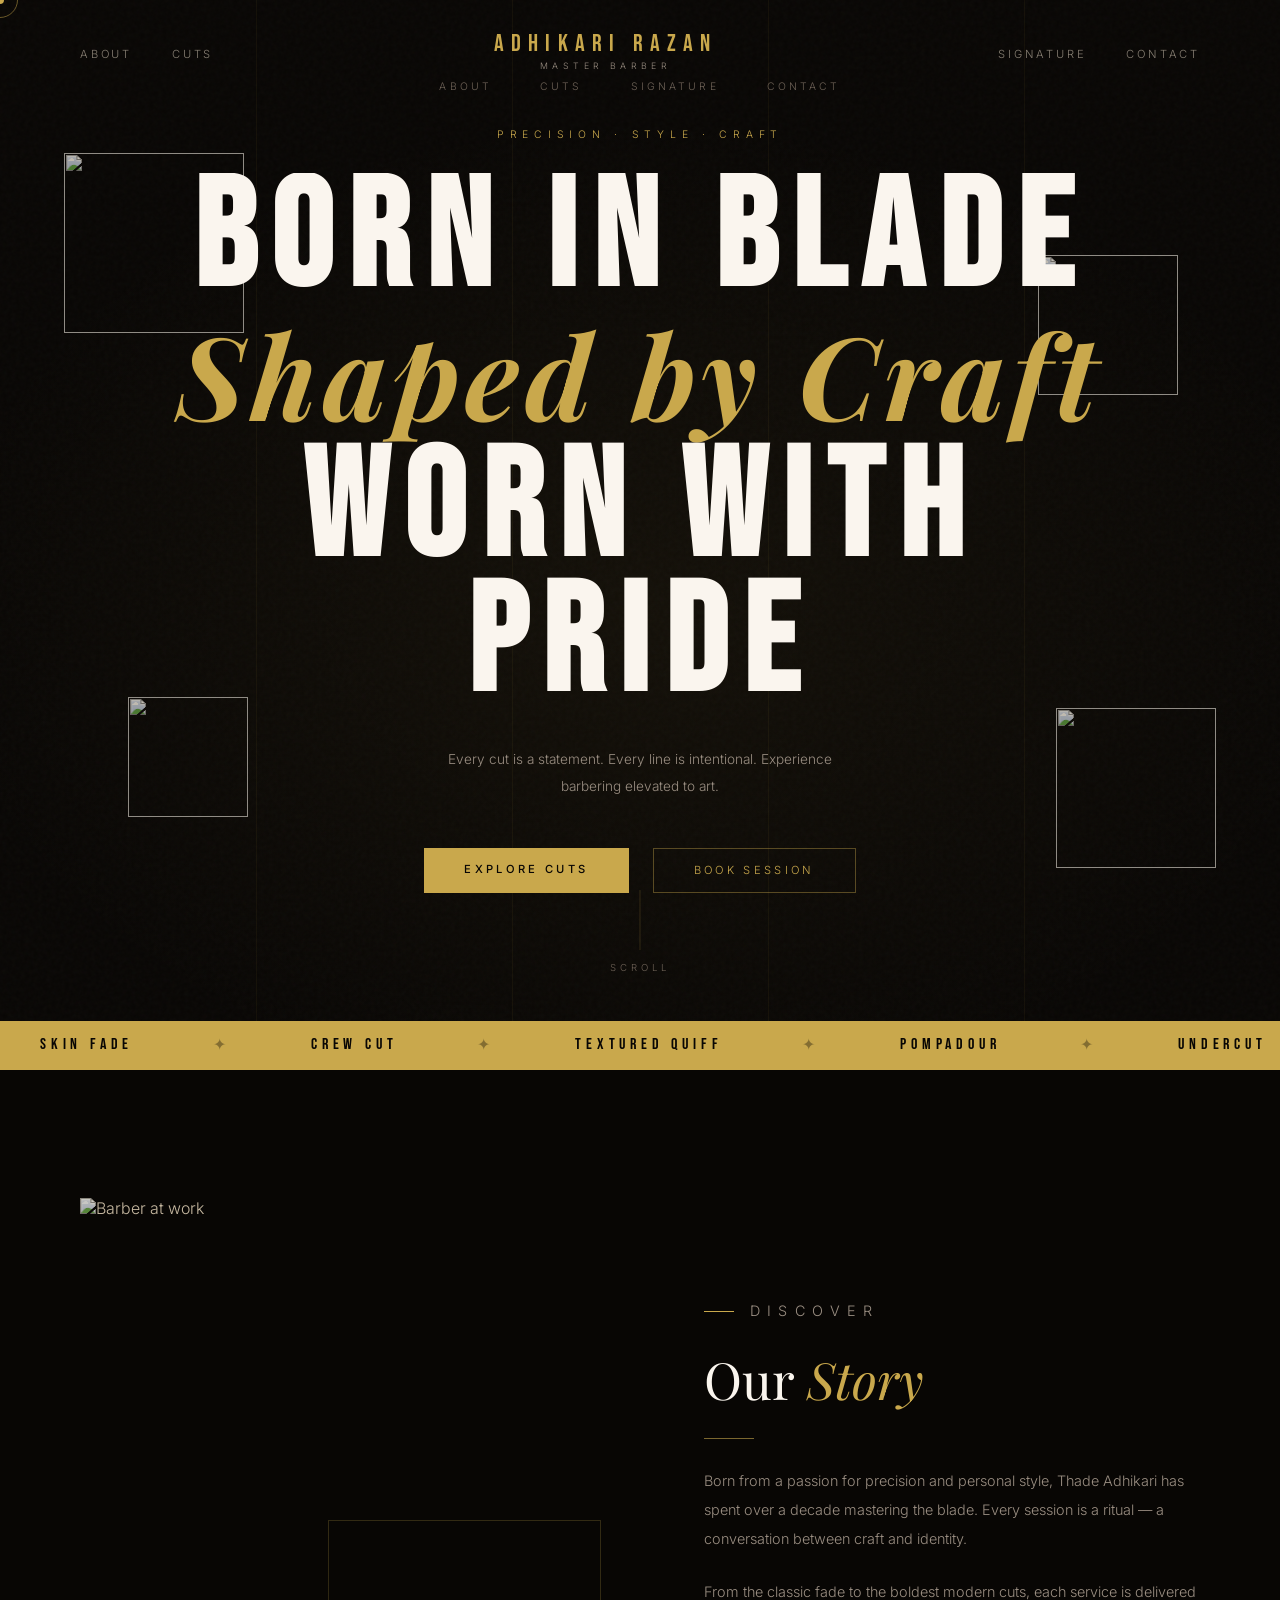
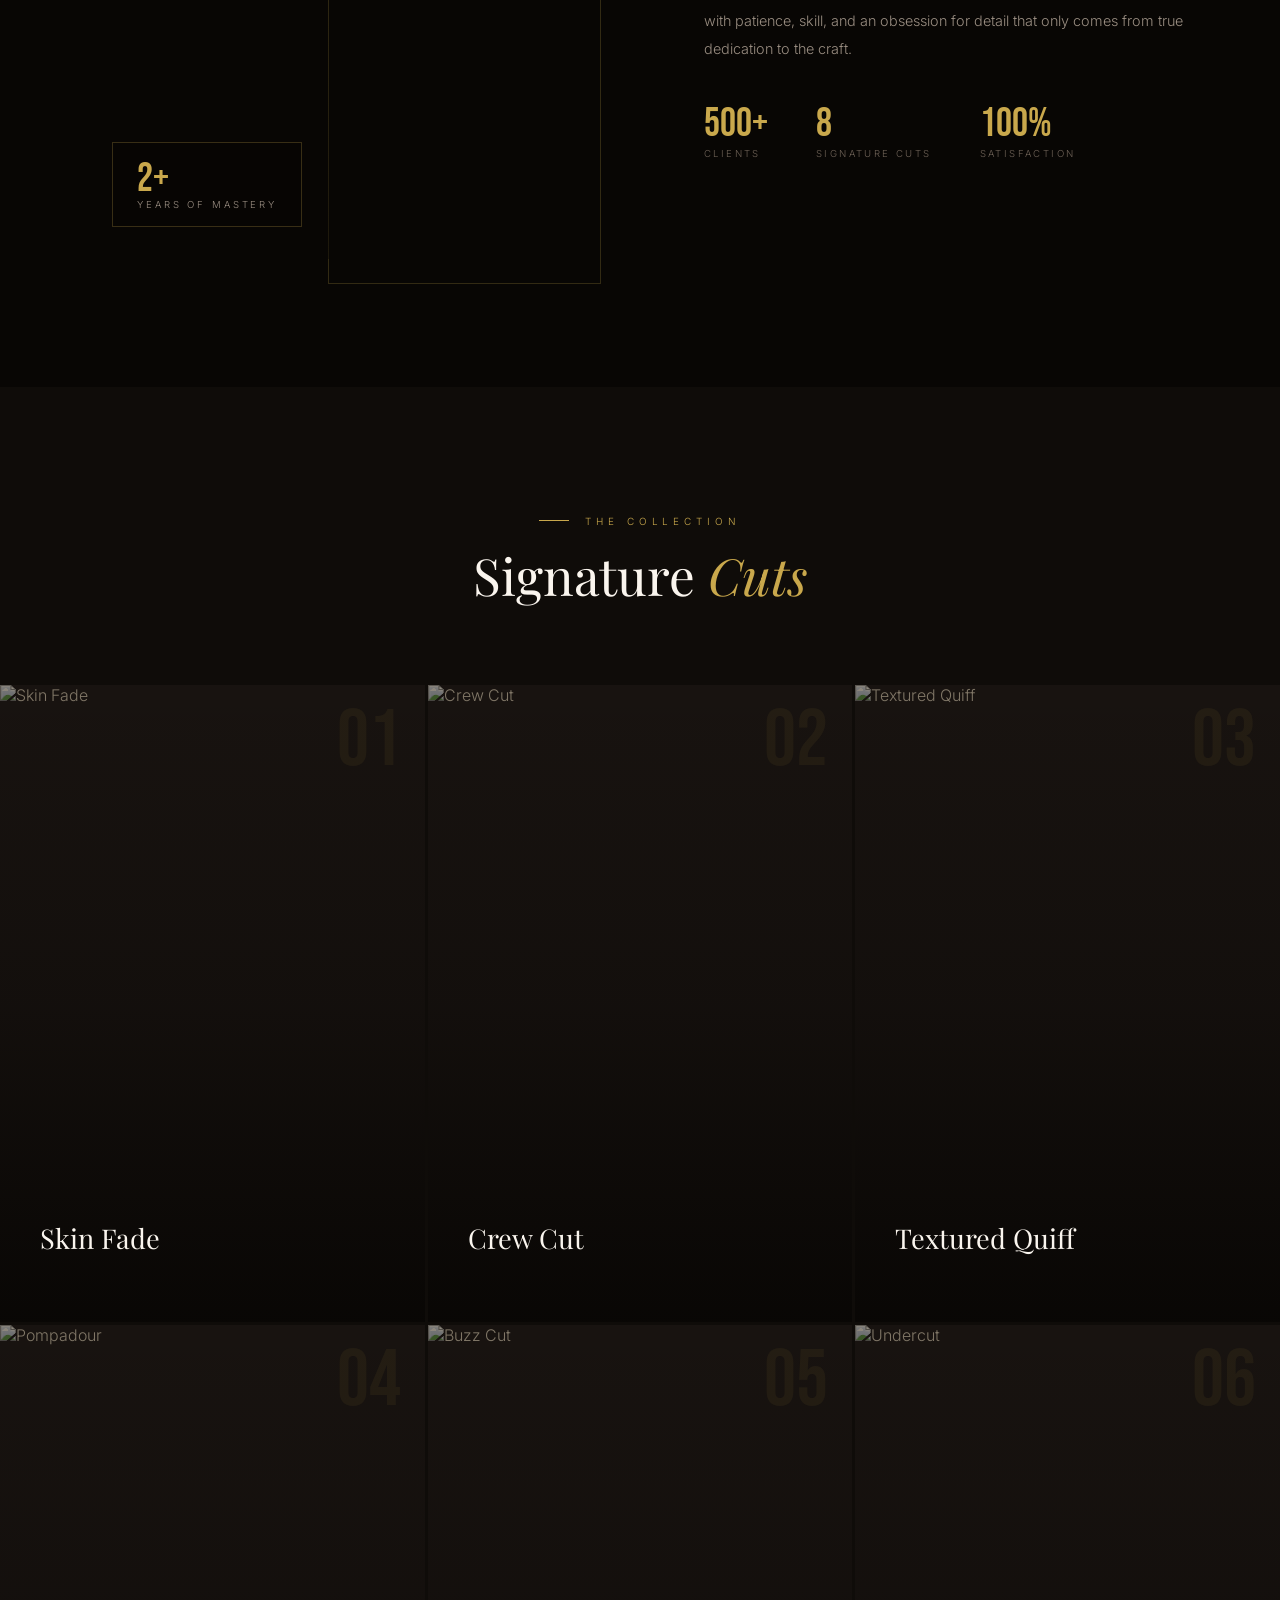
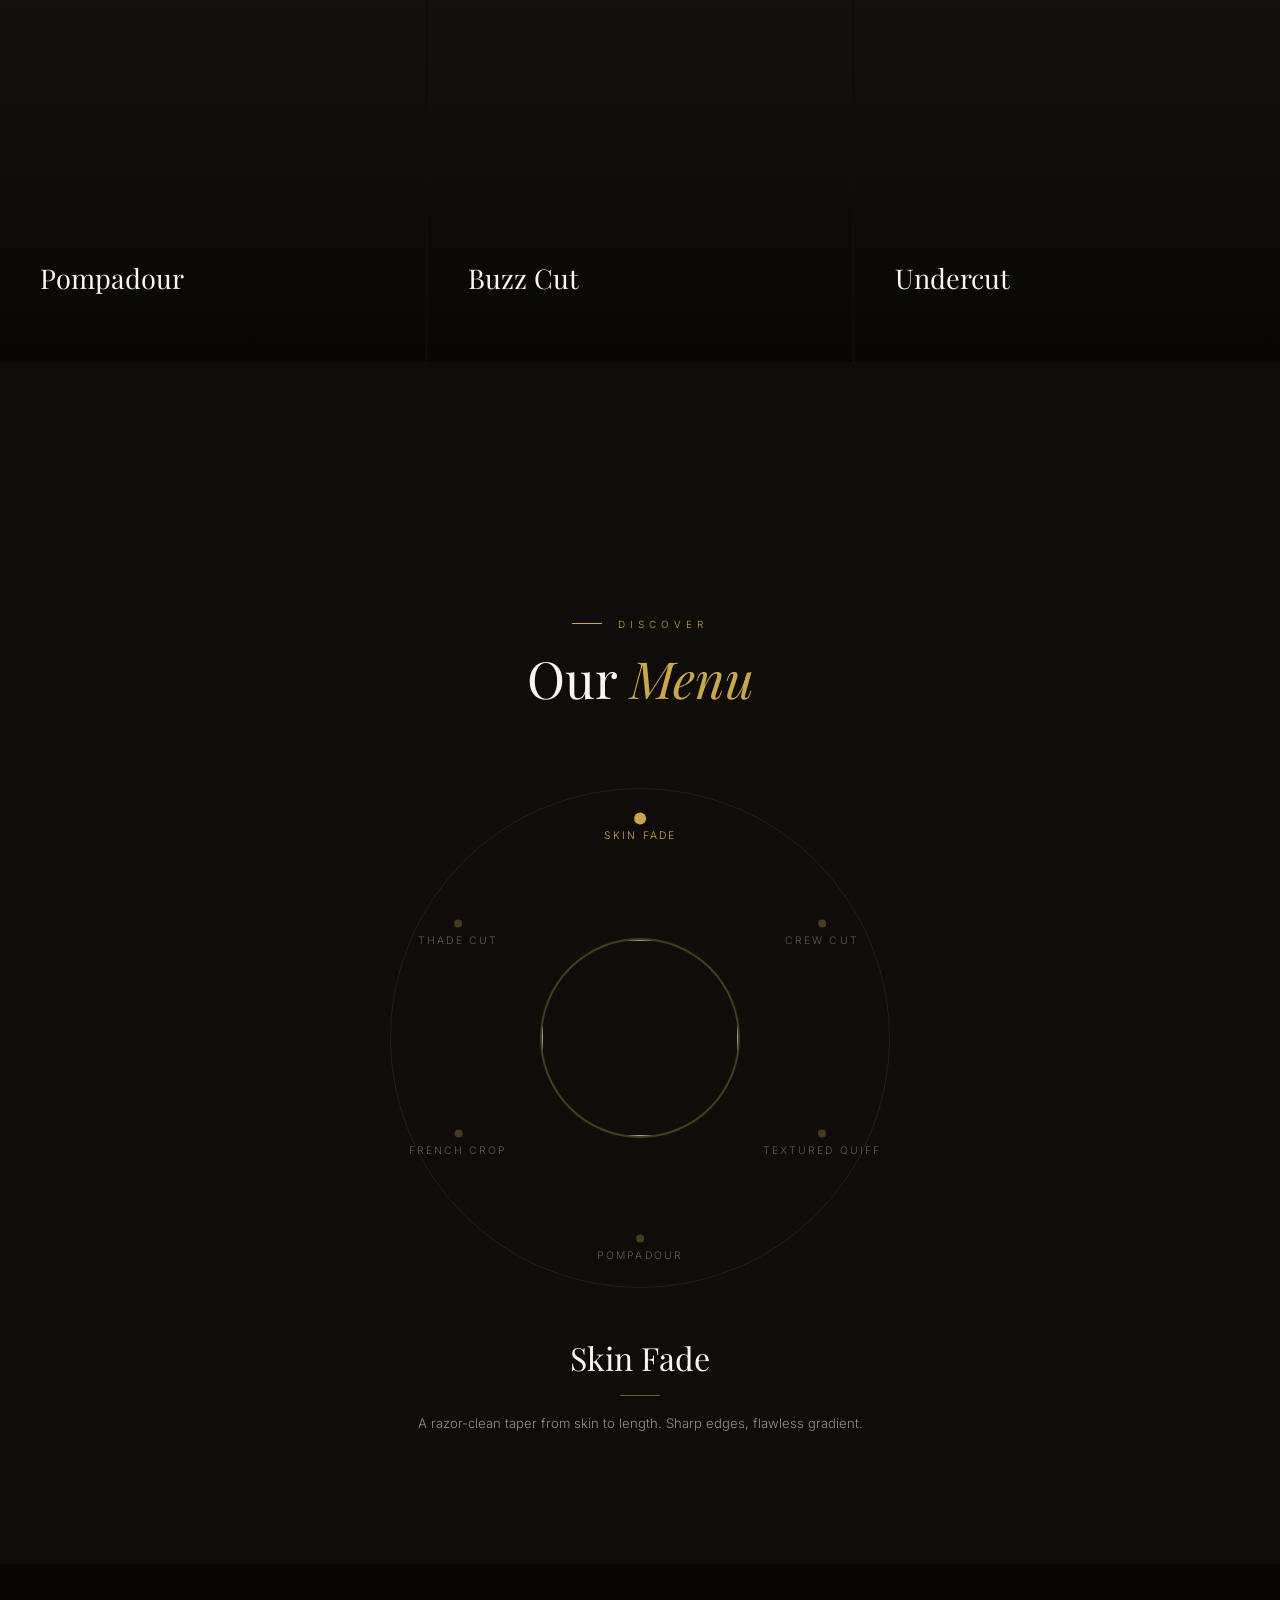
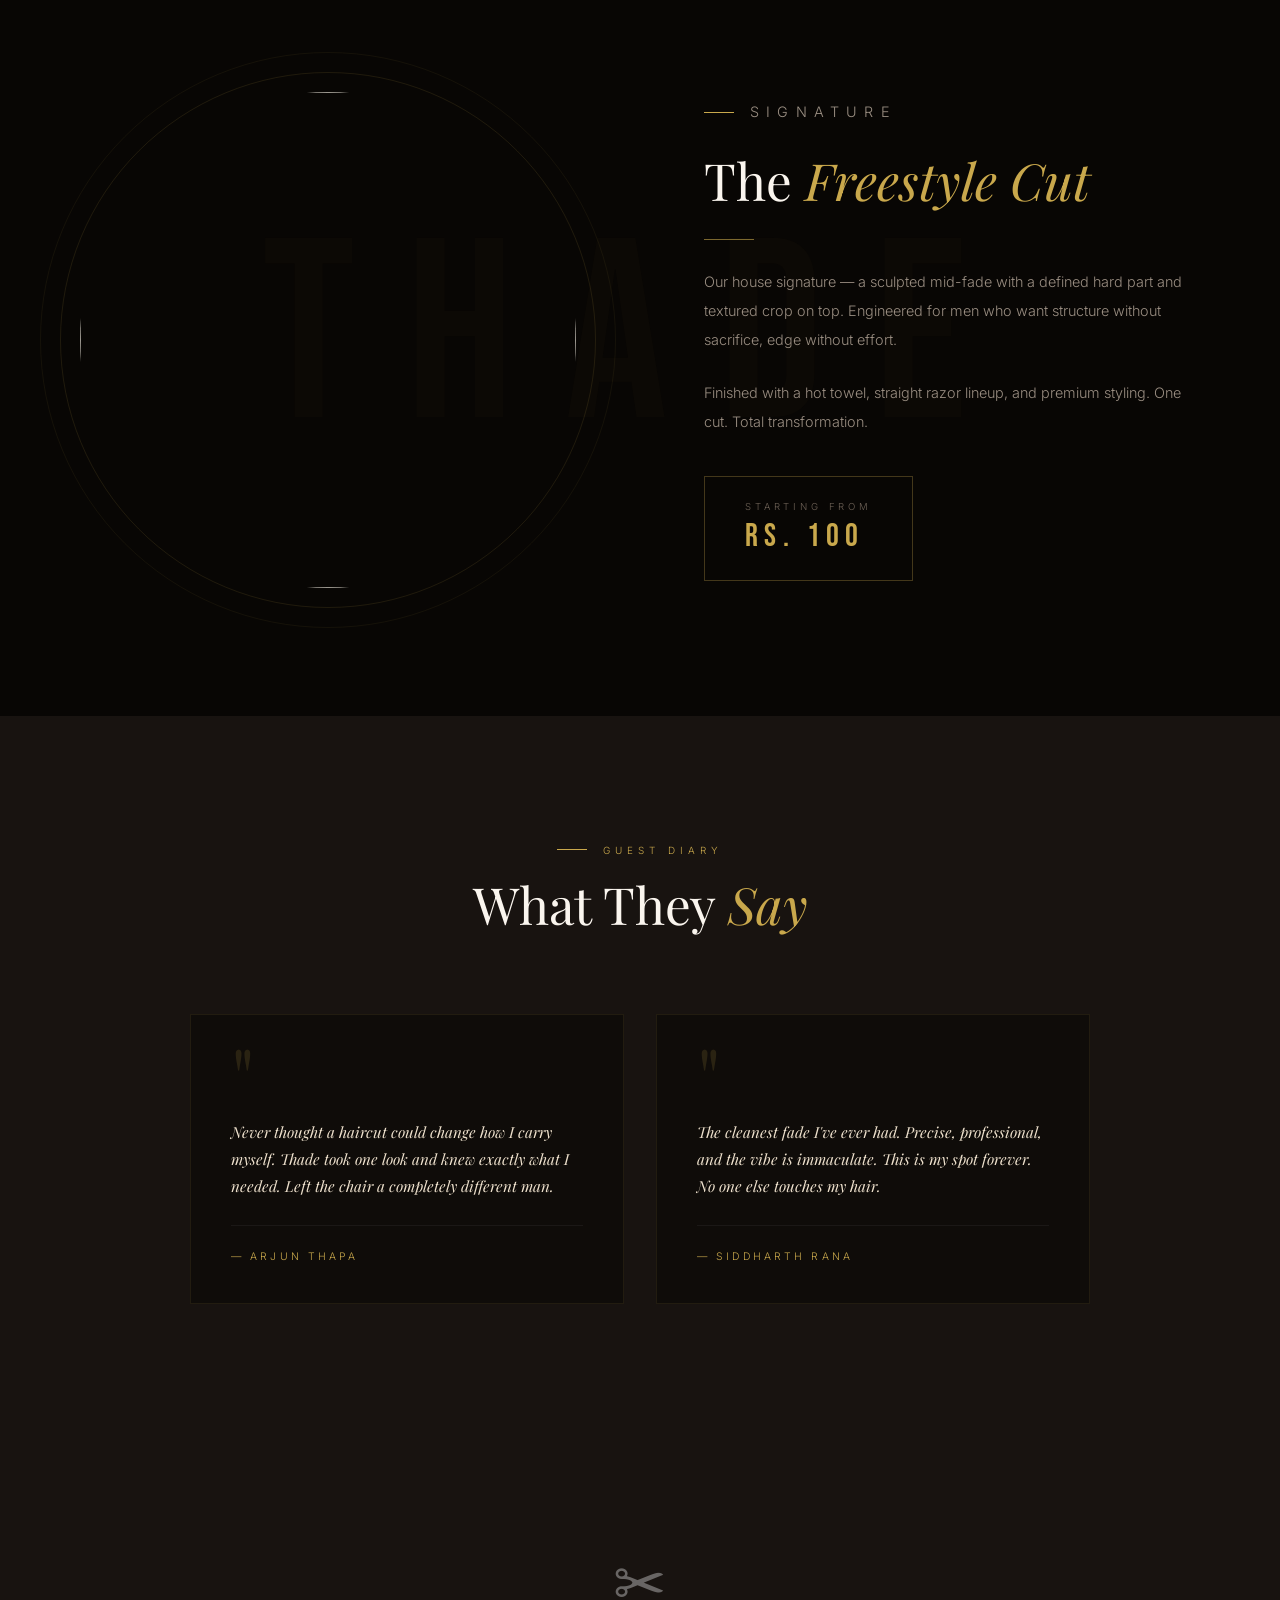
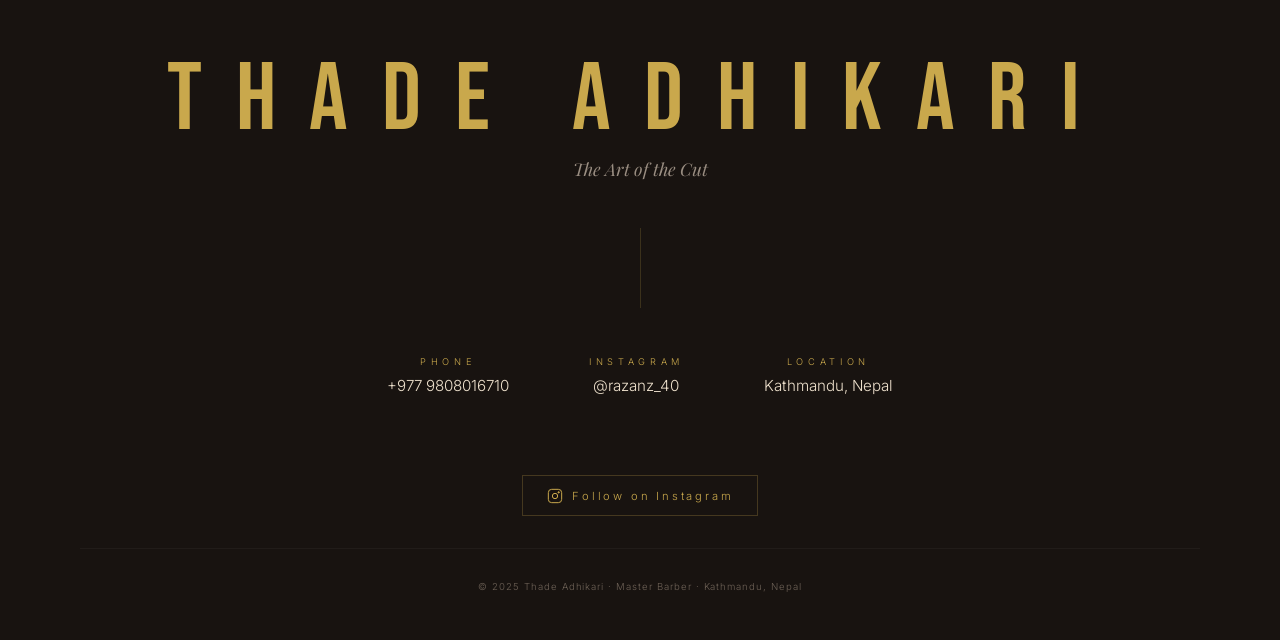
==== index.html @ 9e1e1c70 "Add files via upload" ====
<!DOCTYPE html>
<html lang="en">
<head>
<meta charset="UTF-8">
<meta name="viewport" content="width=device-width, initial-scale=1.0">
<title>ADHIKARI RAZAN — Master Barber</title>
<link href="https://fonts.googleapis.com/css2?family=Playfair+Display:ital,wght@0,400;0,600;0,700;1,400;1,600&family=Inter:wght@200;300;400;500&family=Bebas+Neue&display=swap" rel="stylesheet">
<style>
*,*::before,*::after{margin:0;padding:0;box-sizing:border-box;}
:root{
  --black:#080604;
  --dark:#0f0c09;
  --dark2:#181310;
  --dark3:#221c16;
  --gold:#c9a84c;
  --gold2:#e2c06a;
  --gold3:#f0d48a;
  --cream:#ede0cc;
  --muted:#6e6257;
  --muted2:#9a8e82;
  --white:#faf5ee;
}
html{scroll-behavior:smooth;}
body{background:var(--black);color:var(--cream);font-family:'Inter',sans-serif;font-weight:300;overflow-x:hidden;cursor:none;}

/* CUSTOM CURSOR */
#cursor{position:fixed;width:8px;height:8px;background:var(--gold);border-radius:50%;pointer-events:none;z-index:99999;transform:translate(-50%,-50%);transition:width 0.2s,height 0.2s,background 0.2s;}
#cursor-ring{position:fixed;width:36px;height:36px;border:1px solid rgba(201,168,76,0.5);border-radius:50%;pointer-events:none;z-index:99998;transform:translate(-50%,-50%);transition:transform 0.12s ease,width 0.3s,height 0.3s,border-color 0.3s;}
#cursor.hover{width:16px;height:16px;background:var(--gold2);}
#cursor-ring.hover{width:60px;height:60px;border-color:var(--gold);}

/* LOADER */
#loader{position:fixed;inset:0;background:var(--black);display:flex;flex-direction:column;align-items:center;justify-content:center;z-index:9000;transition:opacity 1s ease,visibility 1s ease;}
#loader.out{opacity:0;visibility:hidden;}
.loader-logo{font-family:'Bebas Neue',sans-serif;font-size:clamp(2rem,7vw,5rem);letter-spacing:0.35em;color:var(--gold);overflow:hidden;}
.loader-logo span{display:inline-block;transform:translateY(100%);animation:charUp 0.6s ease forwards;}
.loader-sub{font-size:0.65rem;letter-spacing:0.5em;text-transform:uppercase;color:var(--muted2);margin-top:0.75rem;opacity:0;animation:fadeIn 0.5s ease 1.2s forwards;}
.loader-track{width:240px;height:1px;background:var(--dark3);margin-top:2.5rem;overflow:hidden;}
.loader-fill{height:100%;background:linear-gradient(90deg,var(--gold),var(--gold2));width:0;animation:fillBar 2s ease 0.5s forwards;}
.loader-pct{font-size:0.65rem;letter-spacing:0.2em;color:var(--muted);margin-top:0.75rem;}
@keyframes charUp{to{transform:translateY(0);}}
@keyframes fadeIn{to{opacity:1;}}
@keyframes fillBar{to{width:100%;}}

/* NAV */
nav{position:fixed;top:0;left:0;right:0;z-index:200;padding:2rem 5rem;display:flex;align-items:center;justify-content:space-between;transition:padding 0.4s,background 0.4s;}
nav.scrolled{padding:1.2rem 5rem;background:rgba(8,6,4,0.95);backdrop-filter:blur(10px);border-bottom:1px solid rgba(201,168,76,0.08);}
.nav-left,.nav-right{display:flex;gap:2.5rem;list-style:none;}
.nav-left a,.nav-right a{font-size:0.7rem;letter-spacing:0.25em;text-transform:uppercase;color:var(--cream);text-decoration:none;opacity:0.55;transition:opacity 0.3s,color 0.3s;position:relative;}
.nav-left a::after,.nav-right a::after{content:'';position:absolute;bottom:-4px;left:0;width:0;height:1px;background:var(--gold);transition:width 0.3s;}
.nav-left a:hover,.nav-right a:hover{opacity:1;color:var(--gold);}
.nav-left a:hover::after,.nav-right a:hover::after{width:100%;}
.nav-center{text-align:center;}
.nav-logo{font-family:'Bebas Neue',sans-serif;font-size:1.5rem;letter-spacing:0.3em;color:var(--gold);text-decoration:none;display:block;line-height:1;}
.nav-logo-sub{font-size:0.55rem;letter-spacing:0.5em;text-transform:uppercase;color:var(--muted2);display:block;margin-top:4px;}

/* HERO */
.hero{min-height:100vh;position:relative;display:flex;align-items:center;justify-content:center;overflow:hidden;}
.hero-bg{position:absolute;inset:0;background:radial-gradient(ellipse 80% 70% at 50% 60%,rgba(201,168,76,0.06) 0%,transparent 70%);}
.hero-noise{position:absolute;inset:0;opacity:0.03;background-image:url("data:image/svg+xml,%3Csvg viewBox='0 0 256 256' xmlns='http://www.w3.org/2000/svg'%3E%3Cfilter id='noise'%3E%3CfeTurbulence type='fractalNoise' baseFrequency='0.9' numOctaves='4' stitchTiles='stitch'/%3E%3C/filter%3E%3Crect width='100%25' height='100%25' filter='url(%23noise)'/%3E%3C/svg%3E");pointer-events:none;}
.hero-lines{position:absolute;inset:0;pointer-events:none;}
.hero-line{position:absolute;background:rgba(201,168,76,0.06);top:0;bottom:0;width:1px;}
.hero-content{position:relative;z-index:2;text-align:center;padding:0 2rem;}
.hero-eyebrow{font-size:0.65rem;letter-spacing:0.55em;text-transform:uppercase;color:var(--gold);margin-bottom:2rem;opacity:0;transform:translateY(20px);transition:all 0.8s ease;}
.hero-eyebrow.in{opacity:1;transform:none;}
.hero-h1{font-family:'Bebas Neue',sans-serif;font-size:clamp(4rem,12vw,10rem);letter-spacing:0.1em;line-height:0.88;color:var(--white);overflow:hidden;}
.hero-h1 .line{display:block;transform:translateY(110%);transition:transform 0.9s cubic-bezier(0.16,1,0.3,1);}
.hero-h1 .line.in{transform:translateY(0);}
.hero-h1 em{font-family:'Playfair Display',serif;font-style:italic;color:var(--gold);font-size:0.75em;letter-spacing:0.05em;}
.hero-desc{font-size:0.85rem;line-height:2;color:var(--muted2);max-width:420px;margin:2rem auto 0;opacity:0;transform:translateY(20px);transition:all 0.8s ease 0.6s;}
.hero-desc.in{opacity:1;transform:none;}
.hero-actions{display:flex;gap:1.5rem;justify-content:center;margin-top:3rem;opacity:0;transform:translateY(20px);transition:all 0.8s ease 0.8s;}
.hero-actions.in{opacity:1;transform:none;}
.btn-primary{padding:0.9rem 2.5rem;background:var(--gold);color:var(--black);font-size:0.7rem;letter-spacing:0.3em;text-transform:uppercase;text-decoration:none;font-weight:500;transition:background 0.3s,transform 0.2s;}
.btn-primary:hover{background:var(--gold2);transform:translateY(-2px);}
.btn-outline{padding:0.9rem 2.5rem;border:1px solid rgba(201,168,76,0.4);color:var(--gold);font-size:0.7rem;letter-spacing:0.3em;text-transform:uppercase;text-decoration:none;transition:border-color 0.3s,background 0.3s,transform 0.2s;}
.btn-outline:hover{border-color:var(--gold);background:rgba(201,168,76,0.07);transform:translateY(-2px);}
.hero-scroll-hint{position:absolute;bottom:3rem;left:50%;transform:translateX(-50%);display:flex;flex-direction:column;align-items:center;gap:0.75rem;color:var(--muted);font-size:0.6rem;letter-spacing:0.4em;text-transform:uppercase;opacity:0;animation:fadeIn 1s ease 3.5s forwards;}
.scroll-ticker{width:1px;height:60px;background:rgba(201,168,76,0.2);position:relative;overflow:hidden;}
.scroll-ticker::after{content:'';position:absolute;top:-100%;left:0;width:100%;height:100%;background:var(--gold);animation:tickDown 2s ease-in-out infinite;}
@keyframes tickDown{0%{top:-100%;}100%{top:100%;}}

/* FLOATING INGREDIENT IMAGES (like Prestige) */
.hero-float{position:absolute;pointer-events:none;}
.hero-float img{width:100%;height:100%;object-fit:contain;filter:brightness(0.7) sepia(20%);}
.float-1{width:180px;height:180px;top:15%;left:5%;animation:floatA 8s ease-in-out infinite;}
.float-2{width:140px;height:140px;top:25%;right:8%;animation:floatB 10s ease-in-out infinite;}
.float-3{width:120px;height:120px;bottom:20%;left:10%;animation:floatA 9s ease-in-out infinite 1s;}
.float-4{width:160px;height:160px;bottom:15%;right:5%;animation:floatB 11s ease-in-out infinite 2s;}
@keyframes floatA{0%,100%{transform:translateY(0) rotate(-5deg);}50%{transform:translateY(-20px) rotate(5deg);}}
@keyframes floatB{0%,100%{transform:translateY(0) rotate(5deg);}50%{transform:translateY(-15px) rotate(-3deg);}}

/* MARQUEE */
.marquee-wrap{background:var(--gold);padding:0.9rem 0;overflow:hidden;}
.marquee-track{display:flex;gap:0;white-space:nowrap;animation:marquee 18s linear infinite;}
.marquee-track span{font-family:'Bebas Neue',sans-serif;font-size:1rem;letter-spacing:0.3em;color:var(--black);padding:0 2.5rem;}
.marquee-track .dot{color:rgba(0,0,0,0.35);}
@keyframes marquee{from{transform:translateX(0);}to{transform:translateX(-50%);}}

/* SECTION BASE */
section{padding:8rem 5rem;}
.reveal{opacity:0;transform:translateY(50px);transition:opacity 0.9s ease,transform 0.9s ease;}
.reveal.vis{opacity:1;transform:none;}
.reveal-left{opacity:0;transform:translateX(-50px);transition:opacity 0.9s ease,transform 0.9s ease;}
.reveal-left.vis{opacity:1;transform:none;}
.reveal-right{opacity:0;transform:translateX(50px);transition:opacity 0.9s ease,transform 0.9s ease;}
.reveal-right.vis{opacity:1;transform:none;}
.eyebrow{font-size:0.62rem;letter-spacing:0.5em;text-transform:uppercase;color:var(--gold);margin-bottom:1.2rem;display:flex;align-items:center;gap:1rem;}
.eyebrow::before{content:'';width:30px;height:1px;background:var(--gold);}
.section-title{font-family:'Playfair Display',serif;font-size:clamp(2rem,4vw,3.5rem);font-weight:400;color:var(--white);line-height:1.15;}
.section-title em{font-style:italic;color:var(--gold);}
.gold-rule{width:50px;height:1px;background:var(--gold);margin:1.8rem 0;opacity:0.6;}

/* STORY */
.story-wrap{max-width:1300px;margin:0 auto;display:grid;grid-template-columns:1fr 1fr;gap:8rem;align-items:center;}
.story-img-wrap{position:relative;}
.story-img-main{width:100%;aspect-ratio:3/4;overflow:hidden;position:relative;}
.story-img-main img{width:100%;height:100%;object-fit:cover;filter:sepia(25%) brightness(0.78);transition:transform 0.8s ease;}
.story-img-main:hover img{transform:scale(1.04);}
.story-img-main::before{content:'';position:absolute;inset:0;background:linear-gradient(to top,rgba(8,6,4,0.5) 0%,transparent 50%);z-index:1;pointer-events:none;}
.story-frame{position:absolute;bottom:-25px;right:-25px;width:55%;height:55%;border:1px solid rgba(201,168,76,0.22);z-index:-1;}
.story-badge{position:absolute;bottom:2rem;left:2rem;z-index:2;background:rgba(8,6,4,0.9);border:1px solid rgba(201,168,76,0.25);padding:1rem 1.5rem;backdrop-filter:blur(8px);}
.story-badge-num{font-family:'Bebas Neue',sans-serif;font-size:2.5rem;color:var(--gold);line-height:1;}
.story-badge-label{font-size:0.6rem;letter-spacing:0.3em;text-transform:uppercase;color:var(--muted2);}
.story-text p{font-size:0.9rem;line-height:2;color:var(--muted2);margin-bottom:1.5rem;}
.story-stats{display:flex;gap:3rem;margin-top:2.5rem;}
.stat-num{font-family:'Bebas Neue',sans-serif;font-size:2.5rem;color:var(--gold);line-height:1;}
.stat-label{font-size:0.6rem;letter-spacing:0.25em;text-transform:uppercase;color:var(--muted);margin-top:4px;}

/* CUTS SECTION */
.cuts-section{background:var(--dark);padding:8rem 0;}
.cuts-header{text-align:center;padding:0 5rem;margin-bottom:5rem;}
.cuts-grid{display:grid;grid-template-columns:repeat(3,1fr);gap:3px;}
.cut-card{position:relative;overflow:hidden;aspect-ratio:2/3;background:var(--dark2);}
.cut-img{width:100%;height:100%;object-fit:cover;filter:brightness(0.5) sepia(30%);transition:transform 0.7s cubic-bezier(0.25,0.46,0.45,0.94),filter 0.7s ease;}
.cut-card:hover .cut-img{transform:scale(1.08);filter:brightness(0.7) sepia(15%);}
.cut-overlay{position:absolute;inset:0;background:linear-gradient(to top,rgba(8,6,4,0.95) 0%,rgba(8,6,4,0.3) 50%,transparent 100%);display:flex;flex-direction:column;justify-content:flex-end;padding:2.5rem;transition:background 0.5s ease;}
.cut-card:hover .cut-overlay{background:linear-gradient(to top,rgba(8,6,4,0.98) 0%,rgba(8,6,4,0.5) 60%,transparent 100%);}
.cut-number{font-family:'Bebas Neue',sans-serif;font-size:5rem;color:rgba(201,168,76,0.07);position:absolute;top:1rem;right:1.5rem;line-height:1;transition:color 0.5s;}
.cut-card:hover .cut-number{color:rgba(201,168,76,0.15);}
.cut-tag{font-size:0.58rem;letter-spacing:0.45em;text-transform:uppercase;color:var(--gold);margin-bottom:0.6rem;transform:translateY(10px);opacity:0;transition:all 0.4s ease 0.1s;}
.cut-card:hover .cut-tag{transform:none;opacity:1;}
.cut-name{font-family:'Playfair Display',serif;font-size:1.7rem;font-weight:400;color:var(--white);margin-bottom:0.75rem;}
.cut-desc{font-size:0.78rem;line-height:1.7;color:var(--muted2);max-height:0;overflow:hidden;transition:max-height 0.5s ease,opacity 0.5s ease;opacity:0;}
.cut-card:hover .cut-desc{max-height:100px;opacity:1;}
.cut-divider{width:30px;height:1px;background:var(--gold);margin-bottom:0.8rem;transform:scaleX(0);transform-origin:left;transition:transform 0.4s ease;}
.cut-card:hover .cut-divider{transform:scaleX(1);}
.cut-loading{position:absolute;inset:0;display:flex;flex-direction:column;align-items:center;justify-content:center;gap:1rem;z-index:5;background:var(--dark2);}
.cut-spinner{width:32px;height:32px;border:1px solid rgba(201,168,76,0.2);border-top-color:var(--gold);border-radius:50%;animation:spin 0.8s linear infinite;}
.cut-loading-text{font-size:0.65rem;letter-spacing:0.2em;color:var(--muted);text-transform:uppercase;}
@keyframes spin{to{transform:rotate(360deg);}}

/* SIGNATURE SECTION */
.sig-section{position:relative;overflow:hidden;}
.sig-bg-text{position:absolute;top:50%;left:50%;transform:translate(-50%,-50%);font-family:'Bebas Neue',sans-serif;font-size:clamp(8rem,20vw,18rem);color:rgba(201,168,76,0.025);white-space:nowrap;pointer-events:none;letter-spacing:0.2em;}
.sig-inner{max-width:1300px;margin:0 auto;display:grid;grid-template-columns:1fr 1fr;gap:8rem;align-items:center;position:relative;z-index:1;}
.sig-img-wrap{position:relative;}
.sig-img-circle{width:100%;aspect-ratio:1;border-radius:50%;overflow:hidden;position:relative;}
.sig-img-circle img{width:100%;height:100%;object-fit:cover;filter:sepia(20%) brightness(0.75);transition:transform 0.8s ease;}
.sig-img-circle:hover img{transform:scale(1.06);}
.sig-ring1{position:absolute;inset:-20px;border-radius:50%;border:1px solid rgba(201,168,76,0.12);animation:rotateSlow 20s linear infinite;}
.sig-ring2{position:absolute;inset:-40px;border-radius:50%;border:1px solid rgba(201,168,76,0.07);animation:rotateSlow 30s linear infinite reverse;}
@keyframes rotateSlow{to{transform:rotate(360deg);}}
.sig-text p{font-size:0.9rem;line-height:2;color:var(--muted2);margin-bottom:1.5rem;}
.price-box{display:inline-flex;flex-direction:column;border:1px solid rgba(201,168,76,0.3);padding:1.5rem 2.5rem;margin-top:1rem;}
.price-label{font-size:0.6rem;letter-spacing:0.4em;text-transform:uppercase;color:var(--muted);}
.price-val{font-family:'Bebas Neue',sans-serif;font-size:2rem;color:var(--gold);letter-spacing:0.2em;margin-top:0.3rem;}

/* CIRCULAR MENU (like Prestige rotating dish) */
.circular-menu{background:var(--dark);padding:8rem 5rem;text-align:center;}
.circular-header{margin-bottom:5rem;}
.circular-stage{position:relative;width:500px;height:500px;margin:0 auto;}
.circ-center{position:absolute;top:50%;left:50%;transform:translate(-50%,-50%);width:200px;height:200px;border-radius:50%;overflow:hidden;z-index:10;border:2px solid rgba(201,168,76,0.3);}
.circ-center img{width:100%;height:100%;object-fit:cover;filter:sepia(20%) brightness(0.8);transition:opacity 0.5s ease;}
.circ-ring{position:absolute;inset:0;border-radius:50%;border:1px solid rgba(201,168,76,0.12);animation:rotateSlow 25s linear infinite;}
.circ-item{position:absolute;cursor:pointer;transform:translate(-50%,-50%);text-align:center;transition:opacity 0.3s;}
.circ-item.active .circ-dot{background:var(--gold);transform:scale(1.5);}
.circ-item.active .circ-item-label{color:var(--gold);opacity:1;}
.circ-dot{width:8px;height:8px;border-radius:50%;background:rgba(201,168,76,0.3);margin:0 auto 6px;transition:all 0.3s;}
.circ-item-label{font-size:0.65rem;letter-spacing:0.2em;text-transform:uppercase;color:var(--muted2);white-space:nowrap;opacity:0.6;transition:all 0.3s;}
.circ-info{margin-top:3rem;}
.circ-info-name{font-family:'Playfair Display',serif;font-size:2rem;color:var(--white);margin-bottom:0.5rem;}
.circ-info-desc{font-size:0.82rem;color:var(--muted2);line-height:1.8;max-width:500px;margin:0 auto;}
.circ-loading{width:200px;height:200px;display:flex;align-items:center;justify-content:center;flex-direction:column;gap:0.75rem;}

/* TESTIMONIALS */
.testi-section{position:relative;}
.testi-bg{position:absolute;inset:0;background:var(--dark2);}
.testi-inner{max-width:900px;margin:0 auto;position:relative;z-index:1;}
.testi-header{text-align:center;margin-bottom:5rem;}
.testi-cards{display:grid;grid-template-columns:1fr 1fr;gap:2rem;}
.testi-card{background:var(--dark);border:1px solid rgba(201,168,76,0.1);padding:2.5rem;position:relative;transition:border-color 0.3s;}
.testi-card:hover{border-color:rgba(201,168,76,0.3);}
.testi-quote-mark{font-family:'Playfair Display',serif;font-size:5rem;color:rgba(201,168,76,0.15);line-height:0.5;margin-bottom:1.5rem;display:block;}
.testi-text{font-family:'Playfair Display',serif;font-style:italic;font-size:0.95rem;line-height:1.8;color:var(--cream);}
.testi-author{margin-top:1.5rem;padding-top:1.5rem;border-top:1px solid rgba(255,255,255,0.05);font-size:0.65rem;letter-spacing:0.3em;text-transform:uppercase;color:var(--gold);}

/* CONTACT / FOOTER */
footer{background:var(--dark2);text-align:center;padding:7rem 5rem 3rem;}
.footer-flame{font-size:4rem;margin-bottom:2rem;display:block;filter:grayscale(1);opacity:0.4;}
.footer-logo{font-family:'Bebas Neue',sans-serif;font-size:clamp(3rem,8vw,6rem);letter-spacing:0.35em;color:var(--gold);line-height:1;}
.footer-tagline{font-family:'Playfair Display',serif;font-style:italic;font-size:1.1rem;color:var(--muted2);margin-top:0.5rem;}
.footer-divider{width:1px;height:80px;background:rgba(201,168,76,0.2);margin:3rem auto;}
.footer-contact{display:flex;justify-content:center;gap:5rem;flex-wrap:wrap;margin-bottom:4rem;}
.footer-contact-item .label{font-size:0.58rem;letter-spacing:0.5em;text-transform:uppercase;color:var(--gold);margin-bottom:0.6rem;}
.footer-contact-item .value{font-size:0.95rem;color:var(--cream);}
.footer-contact-item a{color:var(--cream);text-decoration:none;transition:color 0.3s;}
.footer-contact-item a:hover{color:var(--gold);}
.footer-nav{display:flex;justify-content:center;gap:3rem;flex-wrap:wrap;margin-bottom:4rem;}
.footer-nav a{font-size:0.65rem;letter-spacing:0.3em;text-transform:uppercase;color:var(--muted);text-decoration:none;transition:color 0.3s;}
.footer-nav a:hover{color:var(--gold);}
.footer-copy{font-size:0.6rem;letter-spacing:0.1em;color:var(--muted);border-top:1px solid rgba(255,255,255,0.04);padding-top:2rem;margin-top:2rem;}
.insta-link{display:inline-flex;align-items:center;gap:0.6rem;border:1px solid rgba(201,168,76,0.25);padding:0.7rem 1.5rem;color:var(--gold);text-decoration:none;font-size:0.7rem;letter-spacing:0.25em;transition:all 0.3s;margin-top:1rem;}
.insta-link:hover{background:rgba(201,168,76,0.08);border-color:var(--gold);}

/* RESPONSIVE */
@media(max-width:900px){
  nav{padding:1.2rem 1.5rem;}
  .nav-left,.nav-right{display:none;}
  section{padding:5rem 1.5rem;}
  .story-wrap{grid-template-columns:1fr;gap:3rem;}
  .sig-inner{grid-template-columns:1fr;gap:3rem;}
  .cuts-grid{grid-template-columns:1fr 1fr;}
  .testi-cards{grid-template-columns:1fr;}
  .circular-stage{width:320px;height:320px;}
  .circ-center{width:130px;height:130px;}
  footer{padding:5rem 1.5rem 2rem;}
  .footer-contact{gap:2.5rem;}
  .hero-float{display:none;}
}
@media(max-width:600px){
  .cuts-grid{grid-template-columns:1fr;}
}
@media(prefers-reduced-motion:reduce){
  *{animation-duration:0.01ms!important;transition-duration:0.01ms!important;}
}
</style>
</head>
<body>

<div id="cursor"></div>
<div id="cursor-ring"></div>

<!-- LOADER -->
<div id="loader">
  <div class="loader-logo">
    <span style="animation-delay:0s">A</span><span style="animation-delay:0.05s">D</span><span style="animation-delay:0.1s">H</span><span style="animation-delay:0.15s">I</span><span style="animation-delay:0.2s">K</span><span style="animation-delay:0.3s">A</span><span style="animation-delay:0.35s">R</span><span style="animation-delay:0.4s">I</span><span style="animation-delay:0.45s">&nbsp;</span><span style="animation-delay:0.5s">R</span><span style="animation-delay:0.55s">A</span><span style="animation-delay:0.6s">Z</span><span style="animation-delay:0.65s">A</span><span style="animation-delay:0.7s">N</span>
  </div>
  <p class="loader-sub">Master Barber · Kathmandu</p>
  <div class="loader-track"><div class="loader-fill"></div></div>
  <p class="loader-pct" id="pct">0%</p>
</div>

<!-- NAV -->
<nav id="nav">
  <ul class="nav-left">
    <li><a href="#about">About</a></li>
    <li><a href="#cuts">Cuts</a></li>
  </ul>
  <div class="nav-center">
    <a href="#" class="nav-logo">ADHIKARI RAZAN</a>
    <span class="nav-logo-sub">Master Barber</span>
  </div>
  <ul class="nav-right">
    <li><a href="#signature">Signature</a></li>
    <li><a href="#contact">Contact</a></li>
  </ul>
</nav>

<!-- HERO -->
<section class="hero" id="hero">
  <div class="hero-bg"></div>
  <div class="hero-noise"></div>
  <div class="hero-lines">
    <div class="hero-line" style="left:20%"></div>
    <div class="hero-line" style="left:40%"></div>
    <div class="hero-line" style="left:60%"></div>
    <div class="hero-line" style="left:80%"></div>
  </div>

  <!-- Floating tool images -->
  <div class="hero-float float-1">
    <img src="https://i.pinimg.com/webp/736x/a0/5d/be/a05dbe23dfb723289700831eed4ccdb3.webp" alt="" />
  </div>
  <div class="hero-float float-2">
    <img src="https://images.unsplash.com/photo-1622296089863-a8f15b6df1a4?w=300&q=70" alt="" />
  </div>
  <div class="hero-float float-3">
    <img src="https://images.unsplash.com/photo-1503951914875-452162b0f3f1?w=300&q=70" alt="" />
  </div>
  <div class="hero-float float-4">
    <img src="https://images.unsplash.com/photo-1605497788044-5a32c7078486?w=300&q=70" alt="" />
  </div>

  <div class="hero-content">
    <p class="hero-eyebrow" id="hero-ey">Precision · Style · Craft</p>
    <h1 class="hero-h1">
      <span class="line" id="hl1">BORN IN BLADE</span>
      <span class="line" id="hl2"><em>Shaped by Craft</em></span>
      <span class="line" id="hl3">WORN WITH PRIDE</span>
    </h1>
    <p class="hero-desc" id="hero-desc">Every cut is a statement. Every line is intentional. Experience barbering elevated to art.</p>
    <div class="hero-actions" id="hero-act">
      <a href="#cuts" class="btn-primary">Explore Cuts</a>
      <a href="#contact" class="btn-outline">Book Session</a>
    </div>
  </div>
  <div class="hero-scroll-hint">
    <div class="scroll-ticker"></div>
    <span>Scroll</span>
  </div>
</section>

<!-- MARQUEE -->
<div class="marquee-wrap">
  <div class="marquee-track" id="mq">
    <span>Skin Fade</span><span class="dot">✦</span>
    <span>Crew Cut</span><span class="dot">✦</span>
    <span>Textured Quiff</span><span class="dot">✦</span>
    <span>Pompadour</span><span class="dot">✦</span>
    <span>Undercut</span><span class="dot">✦</span>
    <span>Buzz Cut</span><span class="dot">✦</span>
    <span>French Crop</span><span class="dot">✦</span>
    <span>Thade Cut</span><span class="dot">✦</span>
    <span>Skin Fade</span><span class="dot">✦</span>
    <span>Crew Cut</span><span class="dot">✦</span>
    <span>Textured Quiff</span><span class="dot">✦</span>
    <span>Pompadour</span><span class="dot">✦</span>
    <span>Undercut</span><span class="dot">✦</span>
    <span>Buzz Cut</span><span class="dot">✦</span>
    <span>French Crop</span><span class="dot">✦</span>
    <span>Thade Cut</span><span class="dot">✦</span>
  </div>
</div>

<!-- ABOUT / STORY -->
<section id="about">
  <div class="story-wrap">
    <div class="story-img-wrap reveal-left">
      <div class="story-img-main">
        <img src="https://images.unsplash.com/photo-1503951914875-452162b0f3f1?w=800&q=80" alt="Barber at work" />
      </div>
      <div class="story-frame"></div>
      <div class="story-badge">
        <div class="story-badge-num">2+</div>
        <div class="story-badge-label">Years of Mastery</div>
      </div>
    </div>
    <div class="story-text reveal-right">
      <p class="eyebrow">Discover</p>
      <h2 class="section-title">Our <em>Story</em></h2>
      <div class="gold-rule"></div>
      <p>Born from a passion for precision and personal style, Thade Adhikari has spent over a decade mastering the blade. Every session is a ritual — a conversation between craft and identity.</p>
      <p>From the classic fade to the boldest modern cuts, each service is delivered with patience, skill, and an obsession for detail that only comes from true dedication to the craft.</p>
      <div class="story-stats">
        <div>
          <div class="stat-num">500+</div>
          <div class="stat-label">Clients</div>
        </div>
        <div>
          <div class="stat-num">8</div>
          <div class="stat-label">Signature Cuts</div>
        </div>
        <div>
          <div class="stat-num">100%</div>
          <div class="stat-label">Satisfaction</div>
        </div>
      </div>
    </div>
  </div>
</section>

<!-- CUTS SECTION -->
<section id="cuts" class="cuts-section" style="padding-left:0;padding-right:0;">
  <div class="cuts-header reveal">
    <p class="eyebrow" style="justify-content:center;">The Collection</p>
    <h2 class="section-title">Signature <em>Cuts</em></h2>
  </div>
  <div class="cuts-grid" id="cuts-grid">
    <!-- Cards injected by JS with AI images -->
  </div>
</section>

<!-- CIRCULAR MENU -->
<section class="circular-menu" id="circular">
  <div class="circular-header reveal">
    <p class="eyebrow" style="justify-content:center;">Discover</p>
    <h2 class="section-title">Our <em>Menu</em></h2>
  </div>
  <div class="circular-stage" id="circ-stage">
    <div class="circ-ring"></div>
    <div class="circ-center" id="circ-center">
      <div class="circ-loading">
        <div class="cut-spinner"></div>
        <div style="font-size:0.6rem;color:var(--muted);letter-spacing:0.15em;">Loading</div>
      </div>
    </div>
  </div>
  <div class="circ-info reveal">
    <div class="circ-info-name" id="circ-name">Skin Fade</div>
    <div style="width:40px;height:1px;background:var(--gold);opacity:0.5;margin:1rem auto;"></div>
    <div class="circ-info-desc" id="circ-desc">A razor-clean taper from skin to length. Sharp edges, flawless gradient.</div>
  </div>
</section>

<!-- SIGNATURE -->
<section id="signature" class="sig-section">
  <div class="sig-bg-text">THADE</div>
  <div class="sig-inner">
    <div class="sig-img-wrap reveal-left">
      <div class="sig-img-circle" id="sig-img-wrap">
        <div class="circ-loading" style="background:var(--dark2);border-radius:50%;">
          <div class="cut-spinner"></div>
          <div style="font-size:0.6rem;color:var(--muted);letter-spacing:0.15em;">Generating</div>
        </div>
      </div>
      <div class="sig-ring1"></div>
      <div class="sig-ring2"></div>
    </div>
    <div class="sig-text reveal-right">
      <p class="eyebrow">Signature</p>
      <h2 class="section-title">The <em>Freestyle Cut</em></h2>
      <div class="gold-rule"></div>
      <p>Our house signature — a sculpted mid-fade with a defined hard part and textured crop on top. Engineered for men who want structure without sacrifice, edge without effort.</p>
      <p>Finished with a hot towel, straight razor lineup, and premium styling. One cut. Total transformation.</p>
      <div class="price-box">
        <div class="price-label">Starting from</div>
        <div class="price-val">Rs. 100</div>
      </div>
    </div>
  </div>
</section>

<!-- TESTIMONIALS -->
<section class="testi-section">
  <div class="testi-bg"></div>
  <div class="testi-inner">
    <div class="testi-header reveal">
      <p class="eyebrow" style="justify-content:center;">Guest Diary</p>
      <h2 class="section-title">What They <em>Say</em></h2>
    </div>
    <div class="testi-cards">
      <div class="testi-card reveal">
        <span class="testi-quote-mark">"</span>
        <p class="testi-text">Never thought a haircut could change how I carry myself. Thade took one look and knew exactly what I needed. Left the chair a completely different man.</p>
        <p class="testi-author">— Arjun Thapa</p>
      </div>
      <div class="testi-card reveal">
        <span class="testi-quote-mark">"</span>
        <p class="testi-text">The cleanest fade I've ever had. Precise, professional, and the vibe is immaculate. This is my spot forever. No one else touches my hair.</p>
        <p class="testi-author">— Siddharth Rana</p>
      </div>
    </div>
  </div>
</section>

<!-- FOOTER / CONTACT -->
<footer id="contact">
  <span class="footer-flame">✂</span>
  <div class="footer-logo">THADE ADHIKARI</div>
  <div class="footer-tagline">The Art of the Cut</div>
  <div class="footer-divider"></div>
  <div class="footer-contact">
    <div class="footer-contact-item">
      <div class="label">Phone</div>
      <div class="value"><a href="tel:+9779808016710">+977 9808016710</a></div>
    </div>
    <div class="footer-contact-item">
      <div class="label">Instagram</div>
      <div class="value"><a href="https://instagram.com/razanz_40" target="_blank">@razanz_40</a></div>
    </div>
    <div class="footer-contact-item">
      <div class="label">Location</div>
      <div class="value">Kathmandu, Nepal</div>
    </div>
  </div>
  <a href="https://instagram.com/razanz_40" target="_blank" class="insta-link">
    <svg width="16" height="16" viewBox="0 0 24 24" fill="none" stroke="currentColor" stroke-width="1.5"><rect x="2" y="2" width="20" height="20" rx="5"/><circle cx="12" cy="12" r="4"/><circle cx="17.5" cy="6.5" r="1" fill="currentColor"/></svg>
    Follow on Instagram
  </a>
  <nav class="footer-nav" style="margin-top:3rem;">
    <a href="#about">About</a>
    <a href="#cuts">Cuts</a>
    <a href="#signature">Signature</a>
    <a href="#contact">Contact</a>
  </nav>
  <div class="footer-copy">© 2025 Thade Adhikari · Master Barber · Kathmandu, Nepal</div>
</footer>

<script>
// ─── CURSOR ───────────────────────────────────────────────
const cur = document.getElementById('cursor');
const ring = document.getElementById('cursor-ring');
let mx=0,my=0,rx=0,ry=0;
document.addEventListener('mousemove',e=>{mx=e.clientX;my=e.clientY;cur.style.left=mx+'px';cur.style.top=my+'px';});
function animRing(){rx+=(mx-rx)*0.12;ry+=(my-ry)*0.12;ring.style.left=rx+'px';ring.style.top=ry+'px';requestAnimationFrame(animRing);}
animRing();
document.querySelectorAll('a,button,.cut-card,.circ-item').forEach(el=>{
  el.addEventListener('mouseenter',()=>{cur.classList.add('hover');ring.classList.add('hover');});
  el.addEventListener('mouseleave',()=>{cur.classList.remove('hover');ring.classList.remove('hover');});
});

// ─── LOADER ───────────────────────────────────────────────
const pctEl=document.getElementById('pct');
let pct=0;
const pctInt=setInterval(()=>{
  pct=Math.min(pct+Math.random()*4,100);
  pctEl.textContent=Math.floor(pct)+'%';
  if(pct>=100){clearInterval(pctInt);setTimeout(()=>document.getElementById('loader').classList.add('out'),400);}
},60);

// ─── NAV SCROLL ───────────────────────────────────────────
const navEl=document.getElementById('nav');
window.addEventListener('scroll',()=>{navEl.classList.toggle('scrolled',window.scrollY>80);});

// ─── HERO ANIMATE ─────────────────────────────────────────
setTimeout(()=>{
  document.getElementById('hero-ey').classList.add('in');
  ['hl1','hl2','hl3'].forEach((id,i)=>setTimeout(()=>document.getElementById(id).classList.add('in'),i*180));
  setTimeout(()=>document.getElementById('hero-desc').classList.add('in'),600);
  setTimeout(()=>document.getElementById('hero-act').classList.add('in'),800);
},2600);

// ─── SCROLL REVEAL ────────────────────────────────────────
const ro=new IntersectionObserver(es=>{es.forEach((e,i)=>{if(e.isIntersecting){setTimeout(()=>e.target.classList.add('vis'),i*100);ro.unobserve(e.target);}});},{threshold:0.1});
document.querySelectorAll('.reveal,.reveal-left,.reveal-right').forEach(el=>ro.observe(el));

// ─── AI IMAGE GENERATION ──────────────────────────────────
const CUTS=[
  {tag:'Classic',name:'Skin Fade',desc:'A razor-clean taper from skin to length. Sharp edges, flawless gradient.',prompt:'professional studio photo of a man with a perfect skin fade haircut, dark background, dramatic barbershop lighting, high detail hair, sharp lines'},
  {tag:'Timeless',name:'Crew Cut',desc:'Short, structured, and eternally sharp. The gentleman\'s go-to.',prompt:'professional studio photo of a man with a classic crew cut haircut, barbershop setting, dark moody background, sharp clean styling'},
  {tag:'Modern',name:'Textured Quiff',desc:'Volume on top, tight on the sides. Movement, texture, and edge.',prompt:'professional studio photo of a man with a textured quiff hairstyle, styled hair, dark dramatic background, barbershop quality photo'},
  {tag:'Bold',name:'Pompadour',desc:'Swept-back volume with a commanding presence. For those who lead.',prompt:'professional studio photo of a man with a slick pompadour hairstyle, bold voluminous top, dark background, dramatic lighting'},
  {tag:'Minimal',name:'Buzz Cut',desc:'Clean, confident, effortless. Let your face do the talking.',prompt:'professional studio photo of a man with a buzz cut, clean close-cropped hair, strong jawline, dark studio background'},
  {tag:'Edge',name:'Undercut',desc:'Shaved sides, longer styled top. A contrast cut built for the bold.',prompt:'professional studio photo of a man with an undercut hairstyle, shaved sides longer top styled, dark dramatic barbershop background'},
];

const CIRC_CUTS=[
  {name:'Skin Fade',desc:'A razor-clean taper from skin to length. Sharp edges, flawless gradient.',prompt:'close up professional studio photo of man with perfect skin fade haircut dark background barbershop lighting'},
  {name:'Crew Cut',desc:'Short, structured, and eternally sharp. The gentleman\'s go-to.',prompt:'professional photo man classic crew cut dark moody background barbershop'},
  {name:'Textured Quiff',desc:'Volume on top, tight on the sides. Movement, texture, and edge.',prompt:'professional photo man textured quiff hairstyle styled dark background'},
  {name:'Pompadour',desc:'Swept-back volume commanding presence for those who lead.',prompt:'professional photo man slick pompadour hairstyle voluminous dark background'},
  {name:'French Crop',desc:'Textured fringe with tight sides — effortlessly cool.',prompt:'professional photo man french crop haircut textured fringe dark studio background'},
  {name:'Thade Cut',desc:'Our house signature — mid-fade, hard part, textured crop. One cut. Total transformation.',prompt:'professional photo man signature mid fade haircut hard part textured crop dark dramatic barbershop studio'},
];

async function generateImage(prompt){
  const res=await fetch('https://api.anthropic.com/v1/messages',{
    method:'POST',
    headers:{'Content-Type':'application/json'},
    body:JSON.stringify({
      model:'claude-sonnet-4-20250514',
      max_tokens:1000,
      messages:[{role:'user',content:[
        {type:'text',text:`Generate a high quality, realistic image for a premium barbershop website. The image should show: ${prompt}. Make it look like a professional photography portfolio shot with dark, moody atmosphere. Return ONLY a base64 encoded JPEG image data URI, nothing else. Format: data:image/jpeg;base64,...`}
      ]}]
    })
  });
  const d=await res.json();
  const txt=d.content?.find(c=>c.type==='text')?.text||'';
  const m=txt.match(/data:image\/[^;]+;base64,[A-Za-z0-9+/=]+/);
  return m?m[0]:null;
}

// Build cuts grid
async function buildCutsGrid(){
  const grid=document.getElementById('cuts-grid');
  grid.innerHTML='';
  CUTS.forEach((cut,i)=>{
    const card=document.createElement('div');
    card.className='cut-card reveal';
    card.innerHTML=`
      <div class="cut-loading" id="cl-${i}">
        <div class="cut-spinner"></div>
        <div class="cut-loading-text">Generating AI image…</div>
      </div>
      <img class="cut-img" id="ci-${i}" src="" alt="${cut.name}" style="display:none;" />
      <div class="cut-overlay">
        <div class="cut-number">0${i+1}</div>
        <div class="cut-tag">${cut.tag}</div>
        <div class="cut-name">${cut.name}</div>
        <div class="cut-divider"></div>
        <div class="cut-desc">${cut.desc}</div>
      </div>`;
    grid.appendChild(card);
    ro.observe(card);
  });

  // Generate images in parallel batches of 2
  for(let i=0;i<CUTS.length;i+=2){
    const batch=CUTS.slice(i,i+2);
    await Promise.all(batch.map(async(cut,bi)=>{
      const idx=i+bi;
      try{
        const dataUri=await generateImage(cut.prompt);
        const loader=document.getElementById('cl-'+idx);
        const img=document.getElementById('ci-'+idx);
        if(dataUri&&img){
          img.src=dataUri;
          img.style.display='block';
          if(loader)loader.style.display='none';
        } else {
          // Fallback to Unsplash
          useFallback(idx,cut);
        }
      }catch(e){useFallback(idx,cut);}
    }));
  }
}

function useFallback(idx,cut){
  const fallbacks=[
    'https://images.unsplash.com/photo-1605497788044-5a32c7078486?w=600&q=80',
    'https://images.unsplash.com/photo-1622286342621-4bd786c2447c?w=600&q=80',
    'https://images.unsplash.com/photo-1621605815971-fbc98d665033?w=600&q=80',
    'https://images.unsplash.com/photo-1593702288056-7cc3b83a7369?w=600&q=80',
    'https://images.unsplash.com/photo-1560869713-7d0a29430803?w=600&q=80',
    'https://images.unsplash.com/photo-1567894340315-735d7c361db0?w=600&q=80',
  ];
  const loader=document.getElementById('cl-'+idx);
  const img=document.getElementById('ci-'+idx);
  if(img){img.src=fallbacks[idx%fallbacks.length];img.style.display='block';}
  if(loader)loader.style.display='none';
}

// Build circular menu
async function buildCircular(){
  const stage=document.getElementById('circ-stage');
  const center=document.getElementById('circ-center');
  let activeIdx=0;

  // Place items around circle
  CIRC_CUTS.forEach((cut,i)=>{
    const angle=(i/CIRC_CUTS.length)*Math.PI*2 - Math.PI/2;
    const r=stage.offsetWidth*0.47||220;
    const x=50+Math.cos(angle)*42;
    const y=50+Math.sin(angle)*42;
    const item=document.createElement('div');
    item.className='circ-item'+(i===0?' active':'');
    item.style.cssText=`left:${x}%;top:${y}%;`;
    item.innerHTML=`<div class="circ-dot"></div><div class="circ-item-label">${cut.name}</div>`;
    item.addEventListener('click',()=>selectCirc(i));
    stage.appendChild(item);
  });

  async function selectCirc(idx){
    activeIdx=idx;
    document.querySelectorAll('.circ-item').forEach((el,i)=>el.classList.toggle('active',i===idx));
    document.getElementById('circ-name').textContent=CIRC_CUTS[idx].name;
    document.getElementById('circ-desc').textContent=CIRC_CUTS[idx].desc;
    center.innerHTML=`<div class="circ-loading" style="width:100%;height:100%;display:flex;align-items:center;justify-content:center;flex-direction:column;gap:0.75rem;"><div class="cut-spinner"></div></div>`;
    try{
      const uri=await generateImage(CIRC_CUTS[idx].prompt);
      if(uri){
        center.innerHTML=`<img src="${uri}" style="width:100%;height:100%;object-fit:cover;filter:sepia(20%) brightness(0.8);" />`;
      } else { circFallback(idx); }
    }catch(e){ circFallback(idx); }
  }

  function circFallback(idx){
    const fb=['https://lh3.googleusercontent.com/JkbZGSelccBdPS5pCmLXA6q27qXE-92KLThSLabsRMTLdZ1TitjkPBoWRsIohjwuflvnwJld-XZfT_4C=w966','','https://lh3.googleusercontent.com/-M25YL2_viVXJGPqnnTpVW6LSfkXPidSsnvIjp9_9LPt1RtT0_Tpo6uxeKRM2-igEtbEl-gGE8BGyG7B=w600','https://lh3.googleusercontent.com/g4b36y3wLO8dNe-OAAGblM8sAYlI0T1GsXq50IlZc6EBHLROrVv6lQm0b7Q8zP5O28paGB8tbyUStDIH=w966','https://lh3.googleusercontent.com/zYUHVQeMB0rFWobUyFV4x6cEYeMmM02e-jK7OYfU1wGF2yVTWq_OaPGzluXvxupMGKP56LjerxsjoKss=w966','https://lh3.googleusercontent.com/VG-kTS4RK5WwtfkbBSWT6Fwoj1jyrJ6TpxjGcwsa4-OK0eGjSPGR-cIFoKRjnymk8QOFRkoLMNWFOvvB=w966'];
    center.innerHTML=`<img src="${fb[idx%fb.length]}" style="width:100%;height:100%;object-fit:cover;filter:sepia(20%) brightness(0.8);" />`;
  }

  selectCirc(0);

  // Auto-rotate
  setInterval(()=>{
    activeIdx=(activeIdx+1)%CIRC_CUTS.length;
    selectCirc(activeIdx);
  },5000);
}

// Signature image
async function buildSignature(){
  const wrap=document.getElementById('sig-img-wrap');
  try{
    const uri=await generateImage('professional studio portrait of a barber doing a signature thade cut mid fade hard part dark moody lighting dramatic barbershop');
    if(uri){
      wrap.innerHTML=`<img src="${uri}" style="width:100%;height:100%;object-fit:cover;filter:sepia(20%) brightness(0.75);" />`;
    } else { sigFallback(); }
  }catch(e){ sigFallback(); }
  function sigFallback(){
    wrap.innerHTML=`<img src="https://lh3.googleusercontent.com/g4b36y3wLO8dNe-OAAGblM8sAYlI0T1GsXq50IlZc6EBHLROrVv6lQm0b7Q8zP5O28paGB8tbyUStDIH=w1521" style="width:100%;height:100%;object-fit:cover;filter:sepia(20%) brightness(0.75);" />`;
  }
}

// Init all
window.addEventListener('load',()=>{
  buildCutsGrid();
  buildCircular();
  buildSignature();
});

// Parallax on hero floats
window.addEventListener('scroll',()=>{
  const y=window.scrollY;
  document.querySelectorAll('.hero-float').forEach((el,i)=>{
    el.style.transform=`translateY(${y*(0.1+i*0.05)}px)`;
  });
});
</script>
</body>
</html>
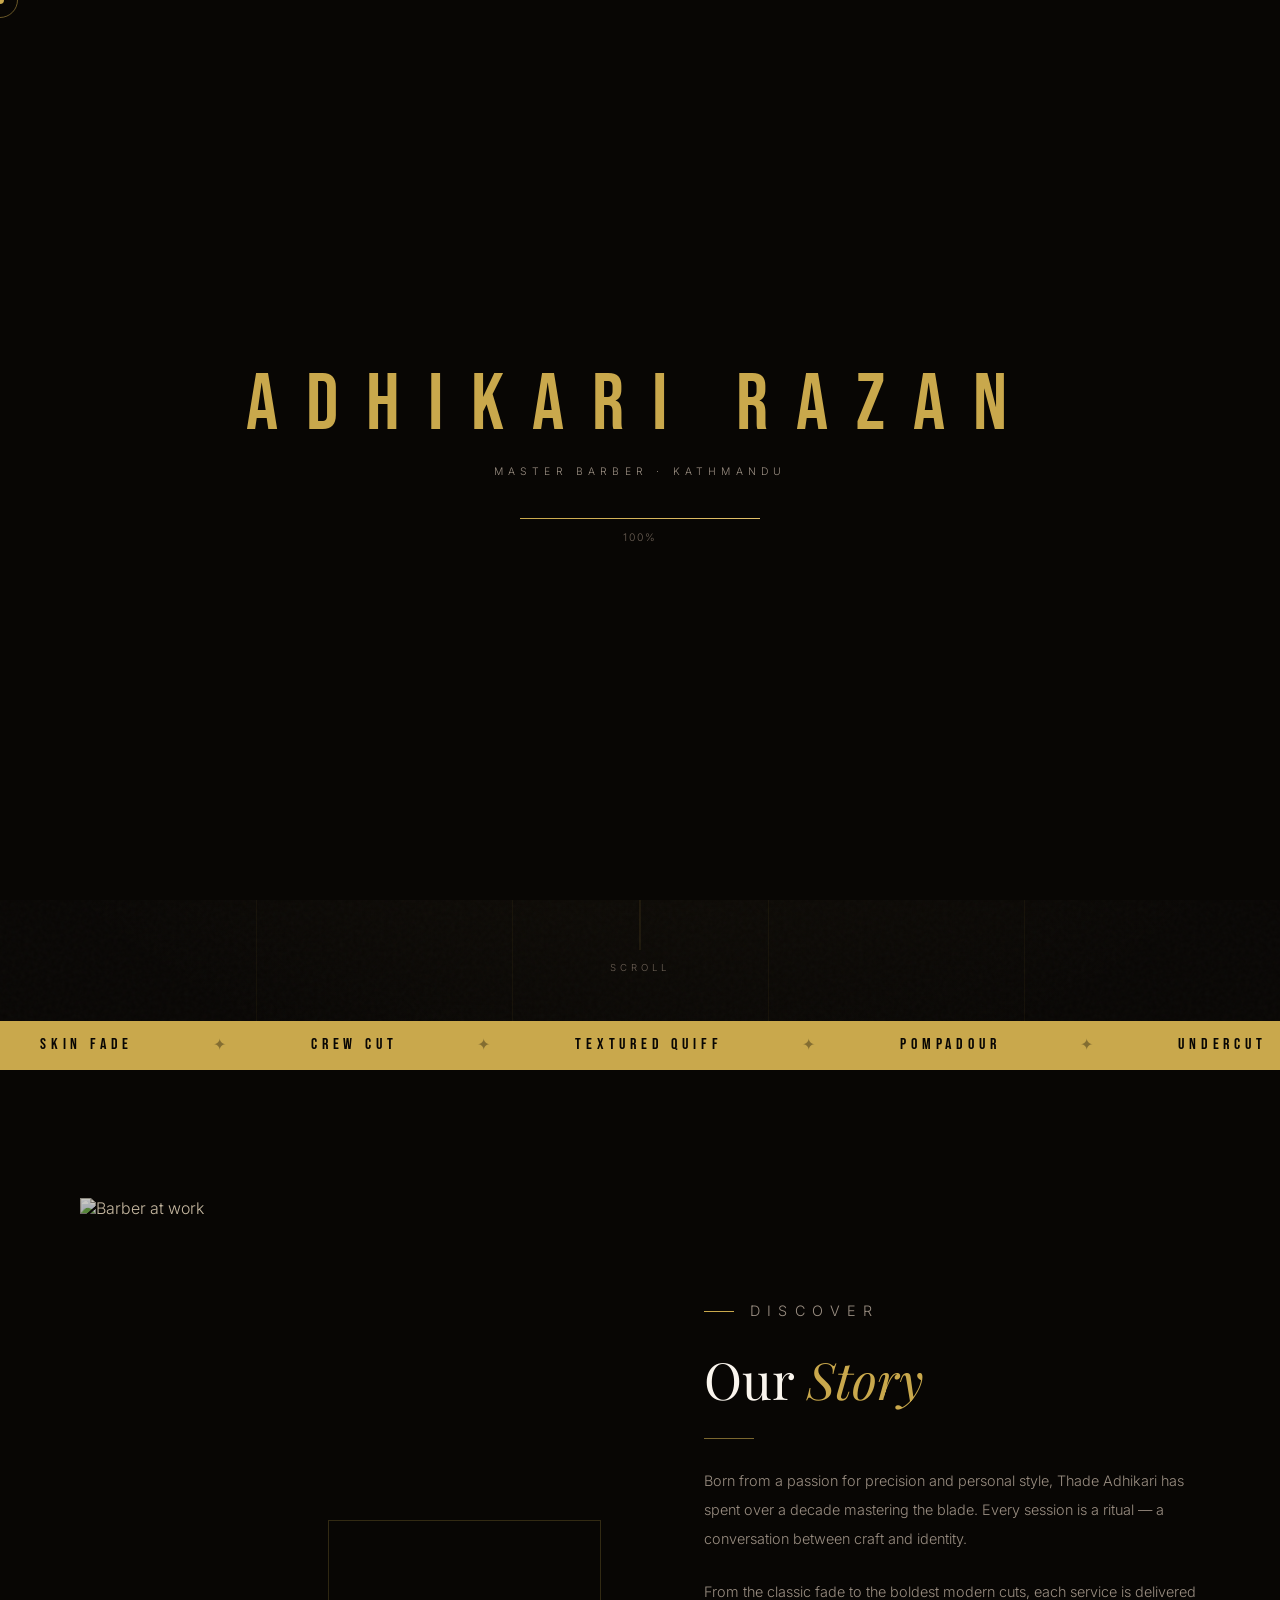
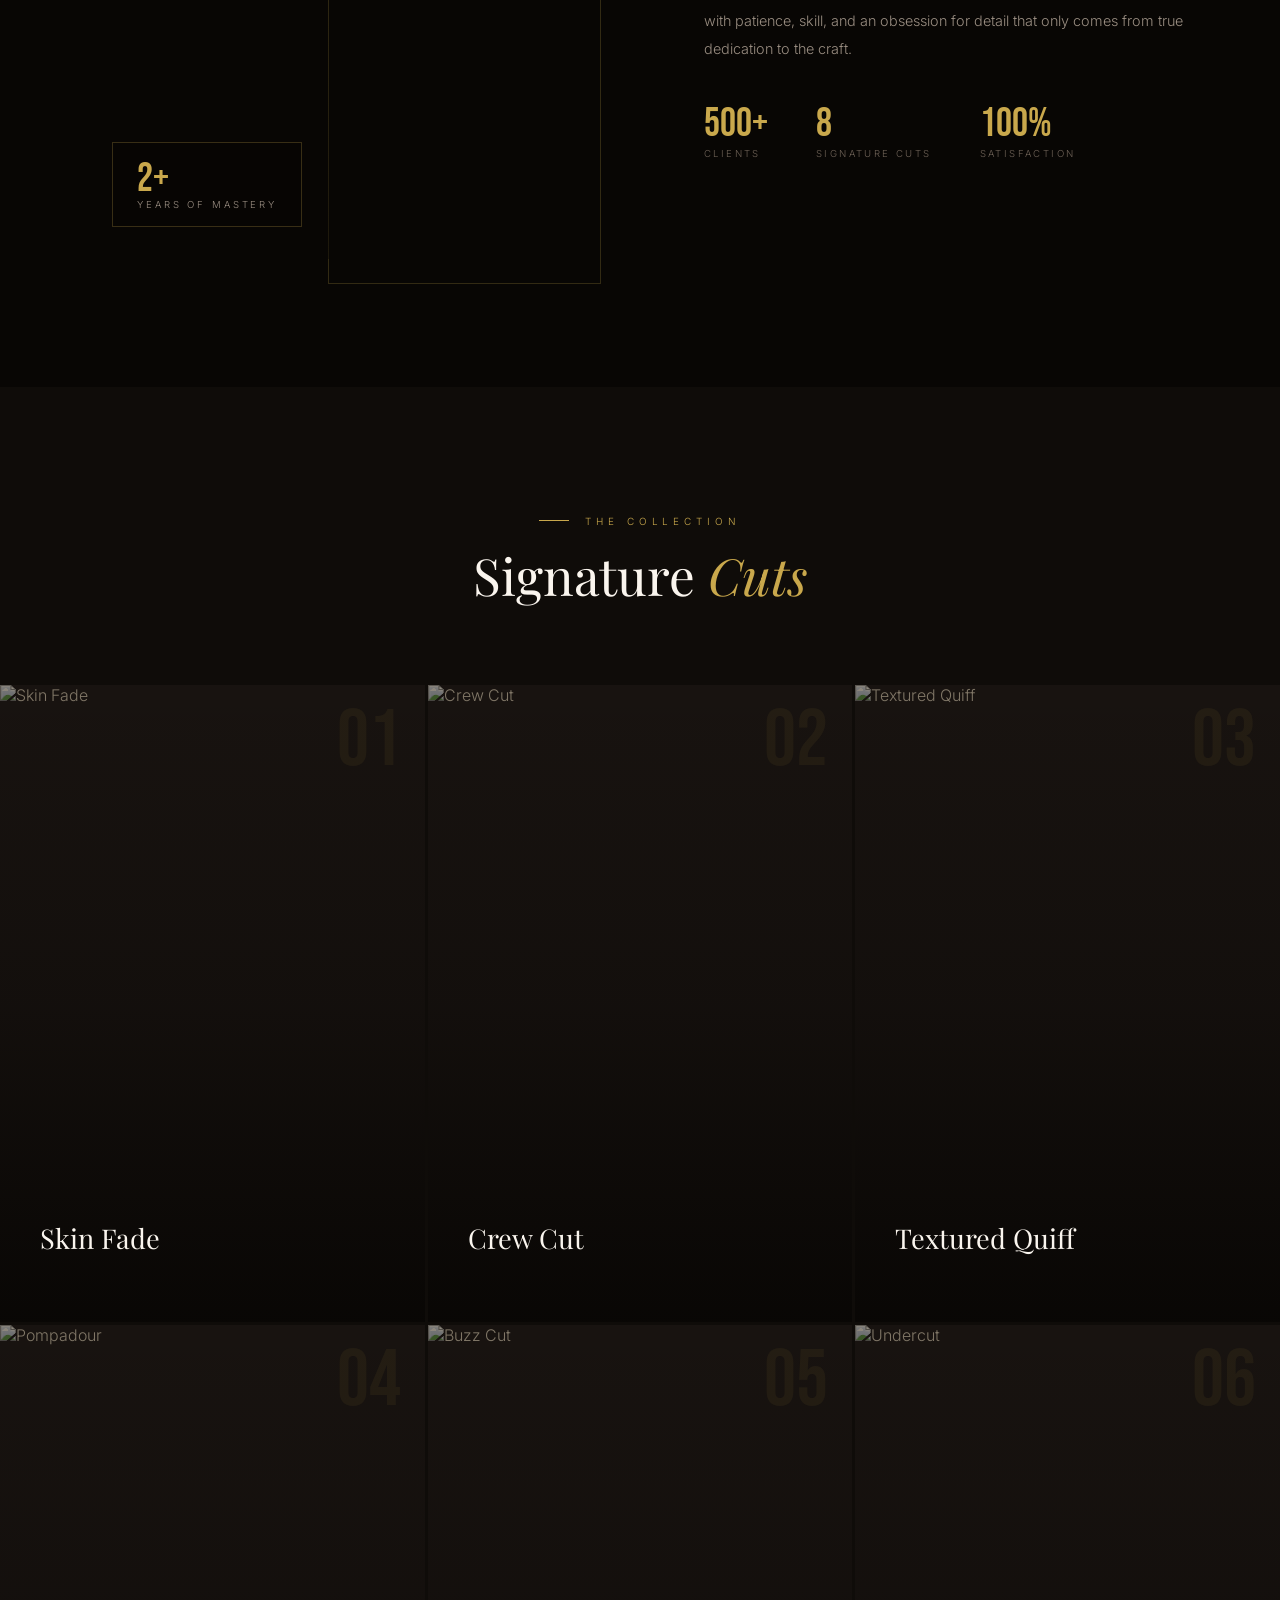
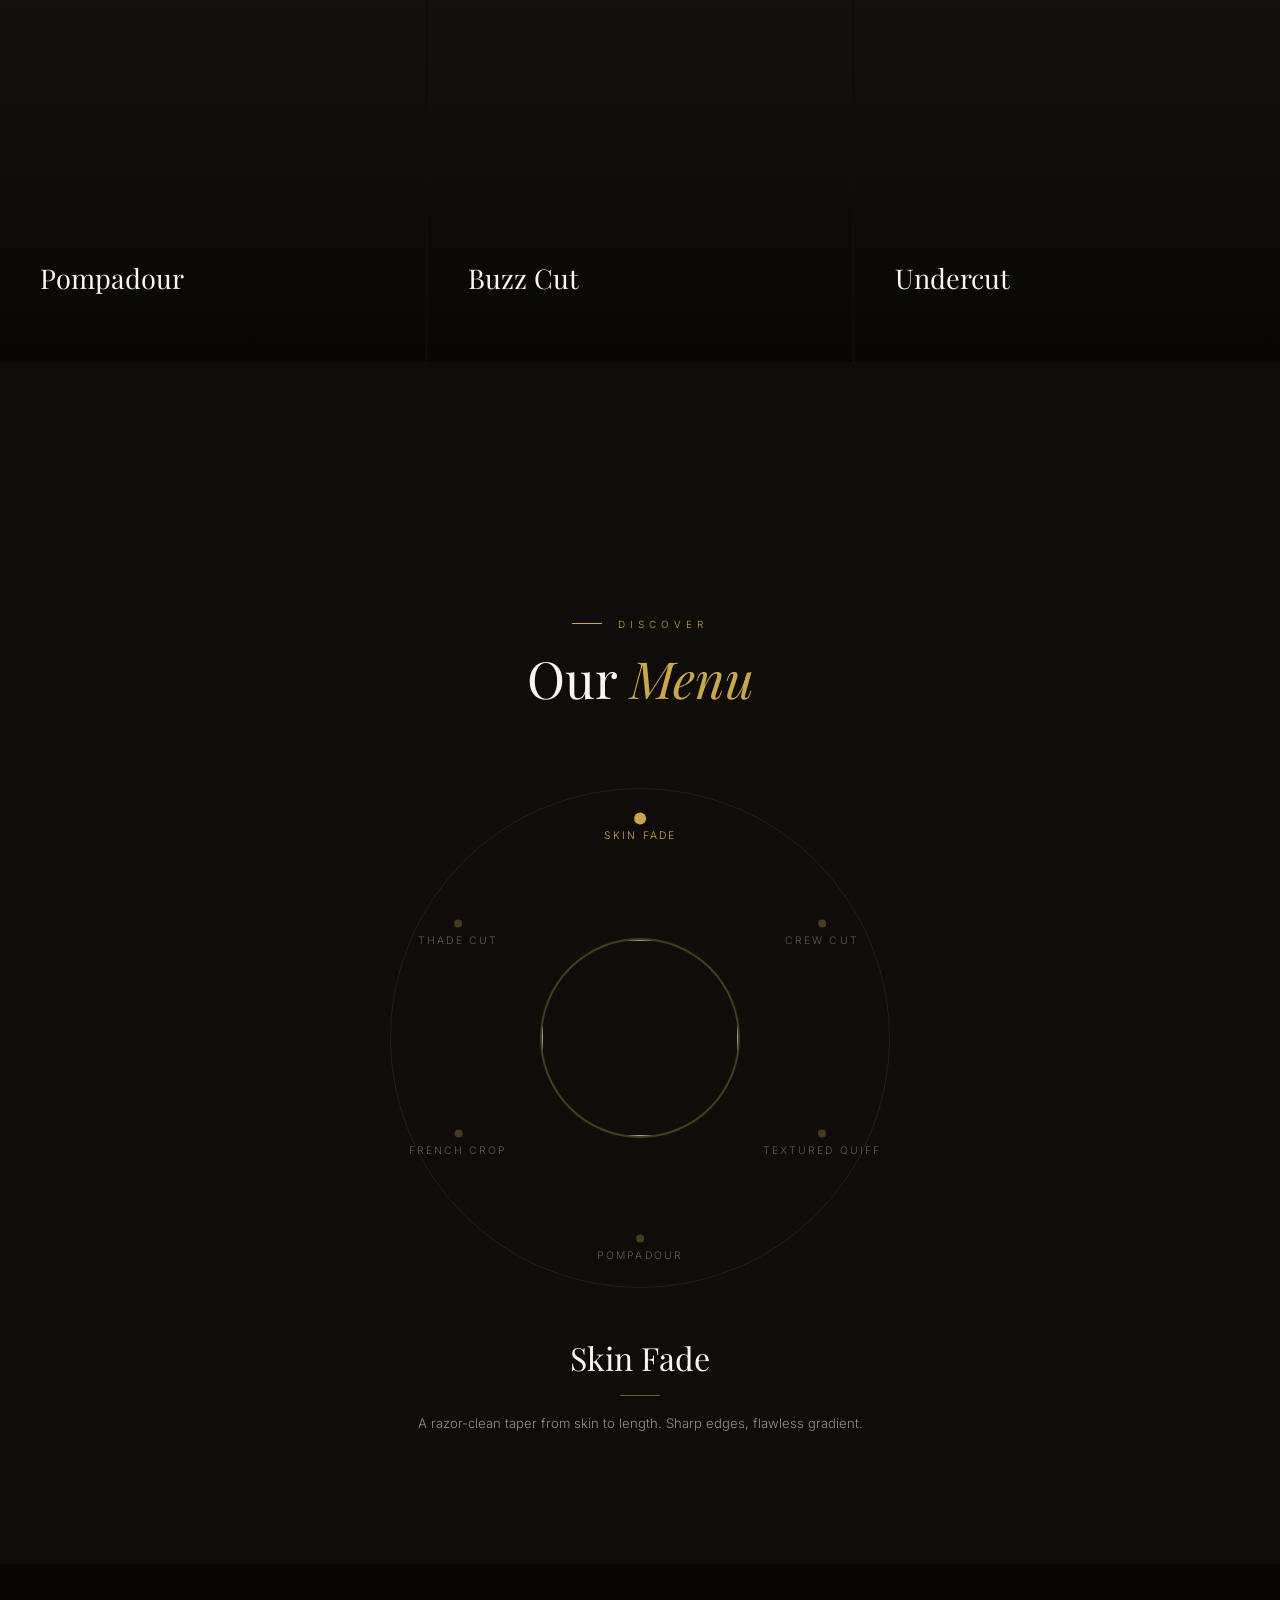
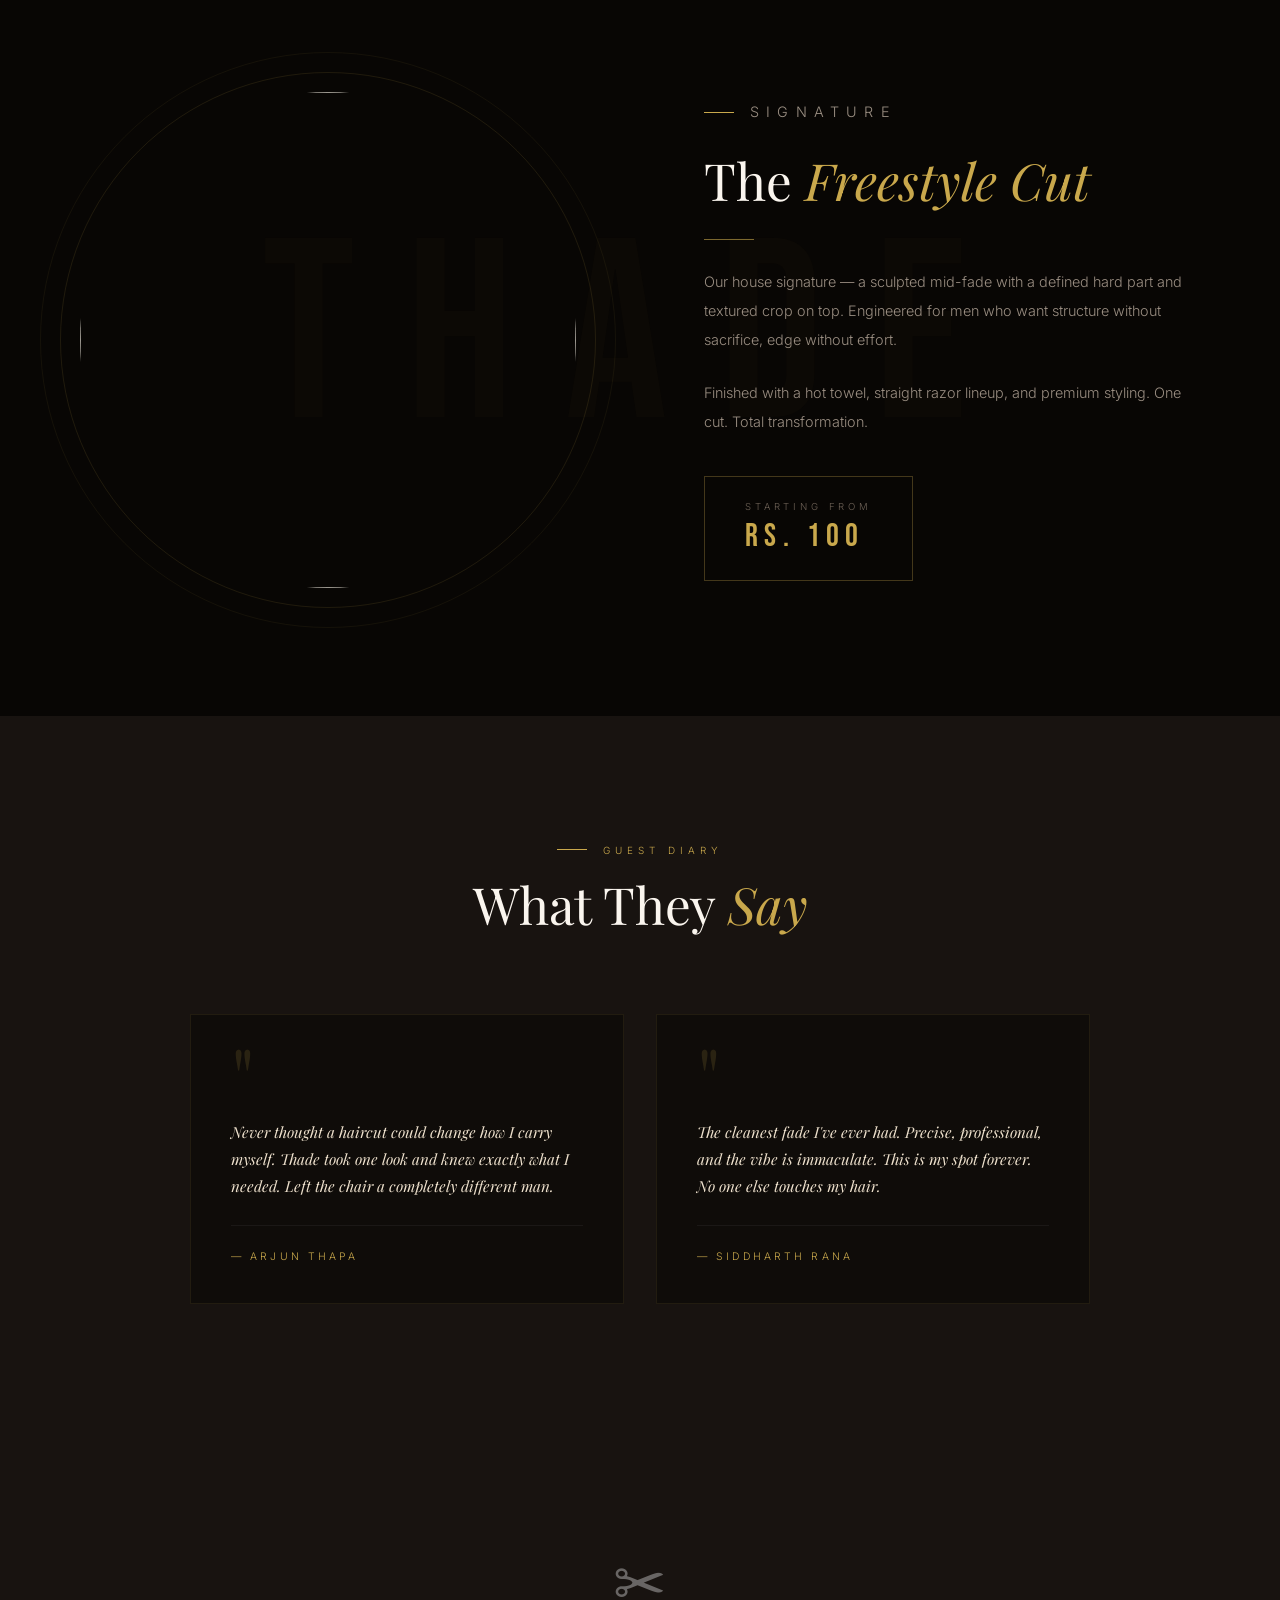
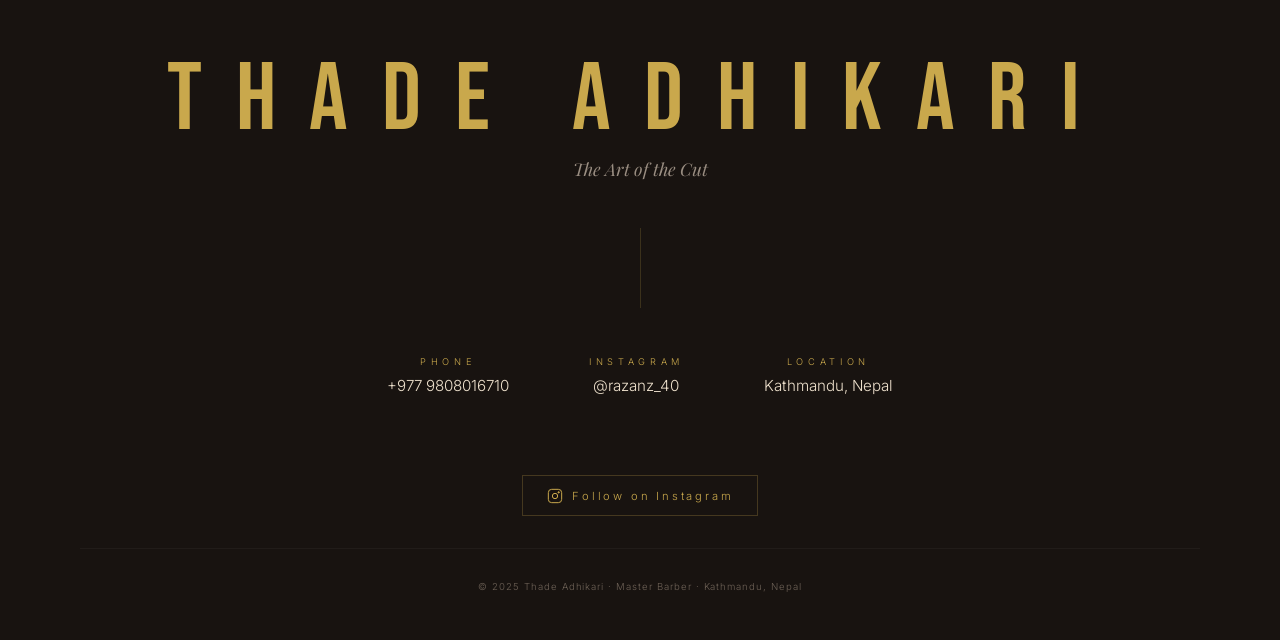
==== commit 9a7bc836: "Update index.html" ====
--- a/index.html
+++ b/index.html
@@ -235,6 +235,7 @@
   *{animation-duration:0.01ms!important;transition-duration:0.01ms!important;}
 }
 </style>
+  <script src="https://identity.netlify.com/v1/netlify-identity-widget.js"></script>
 </head>
 <body>
 
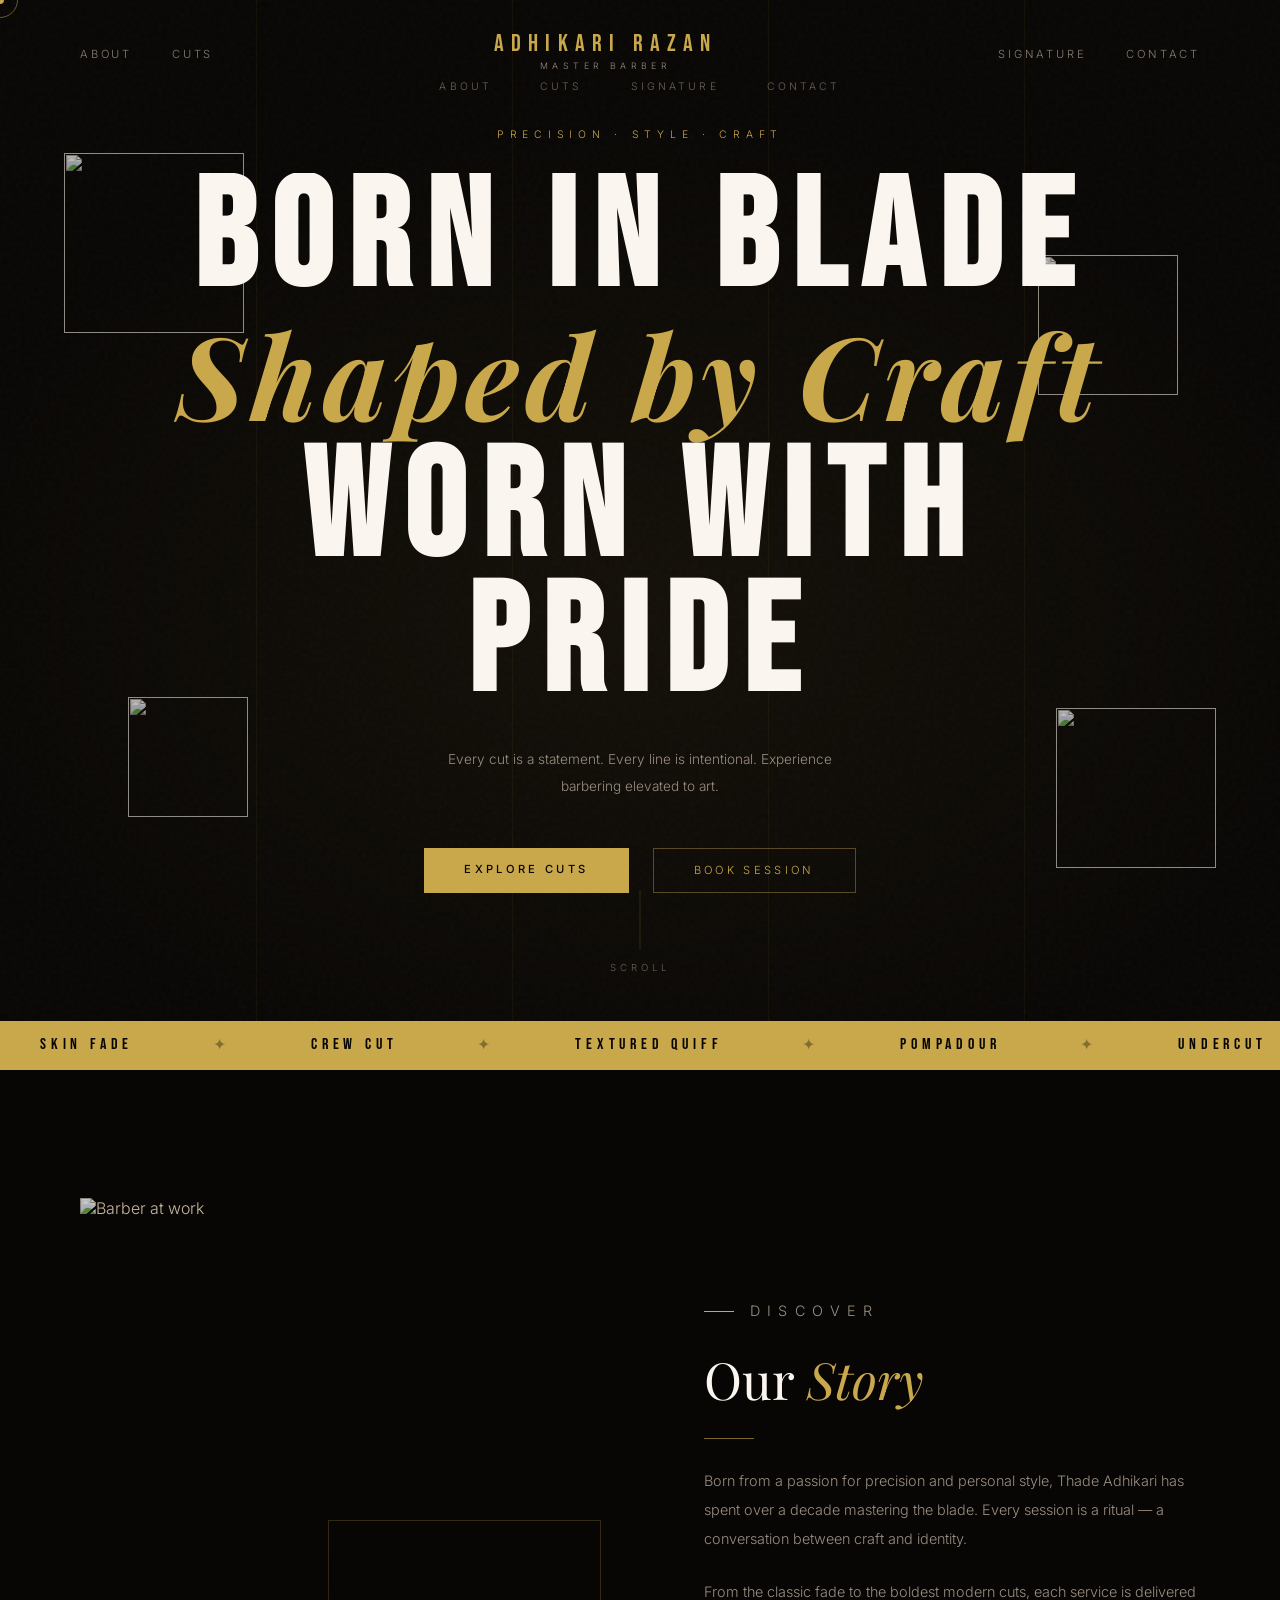
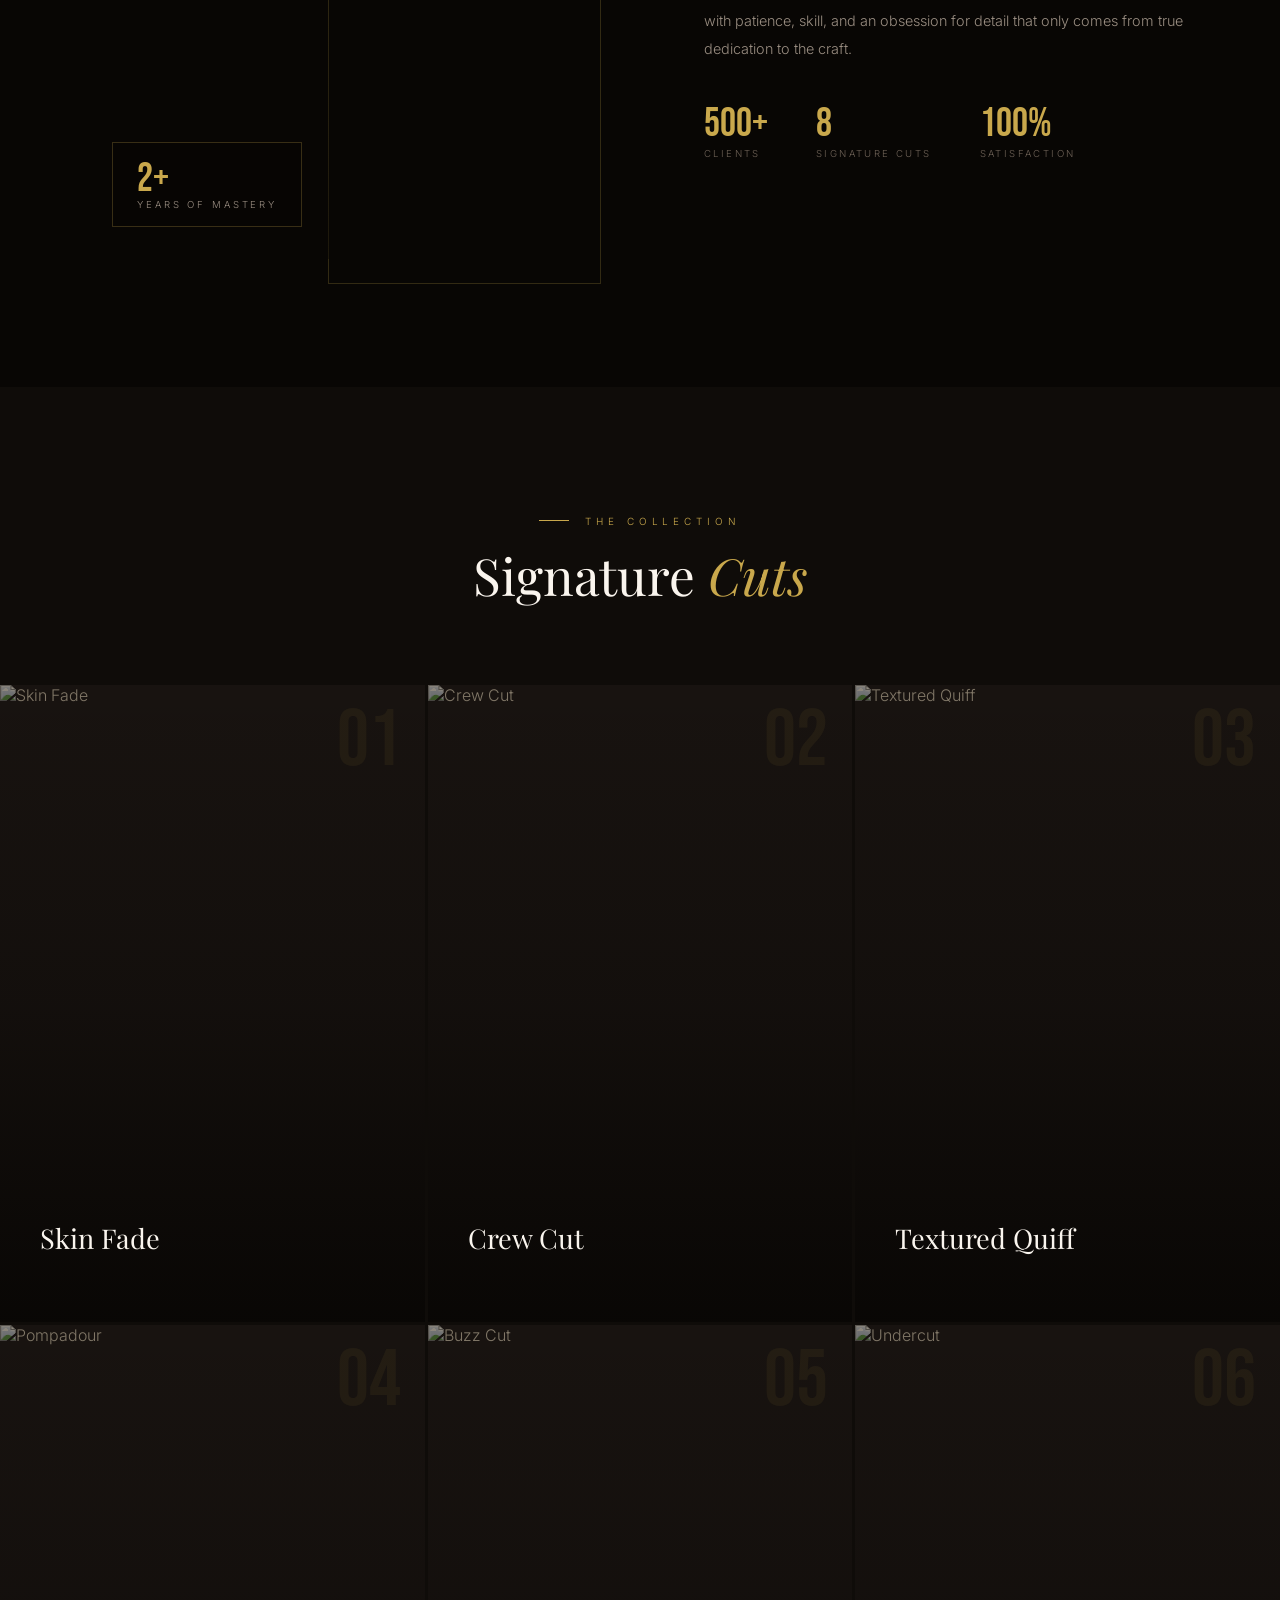
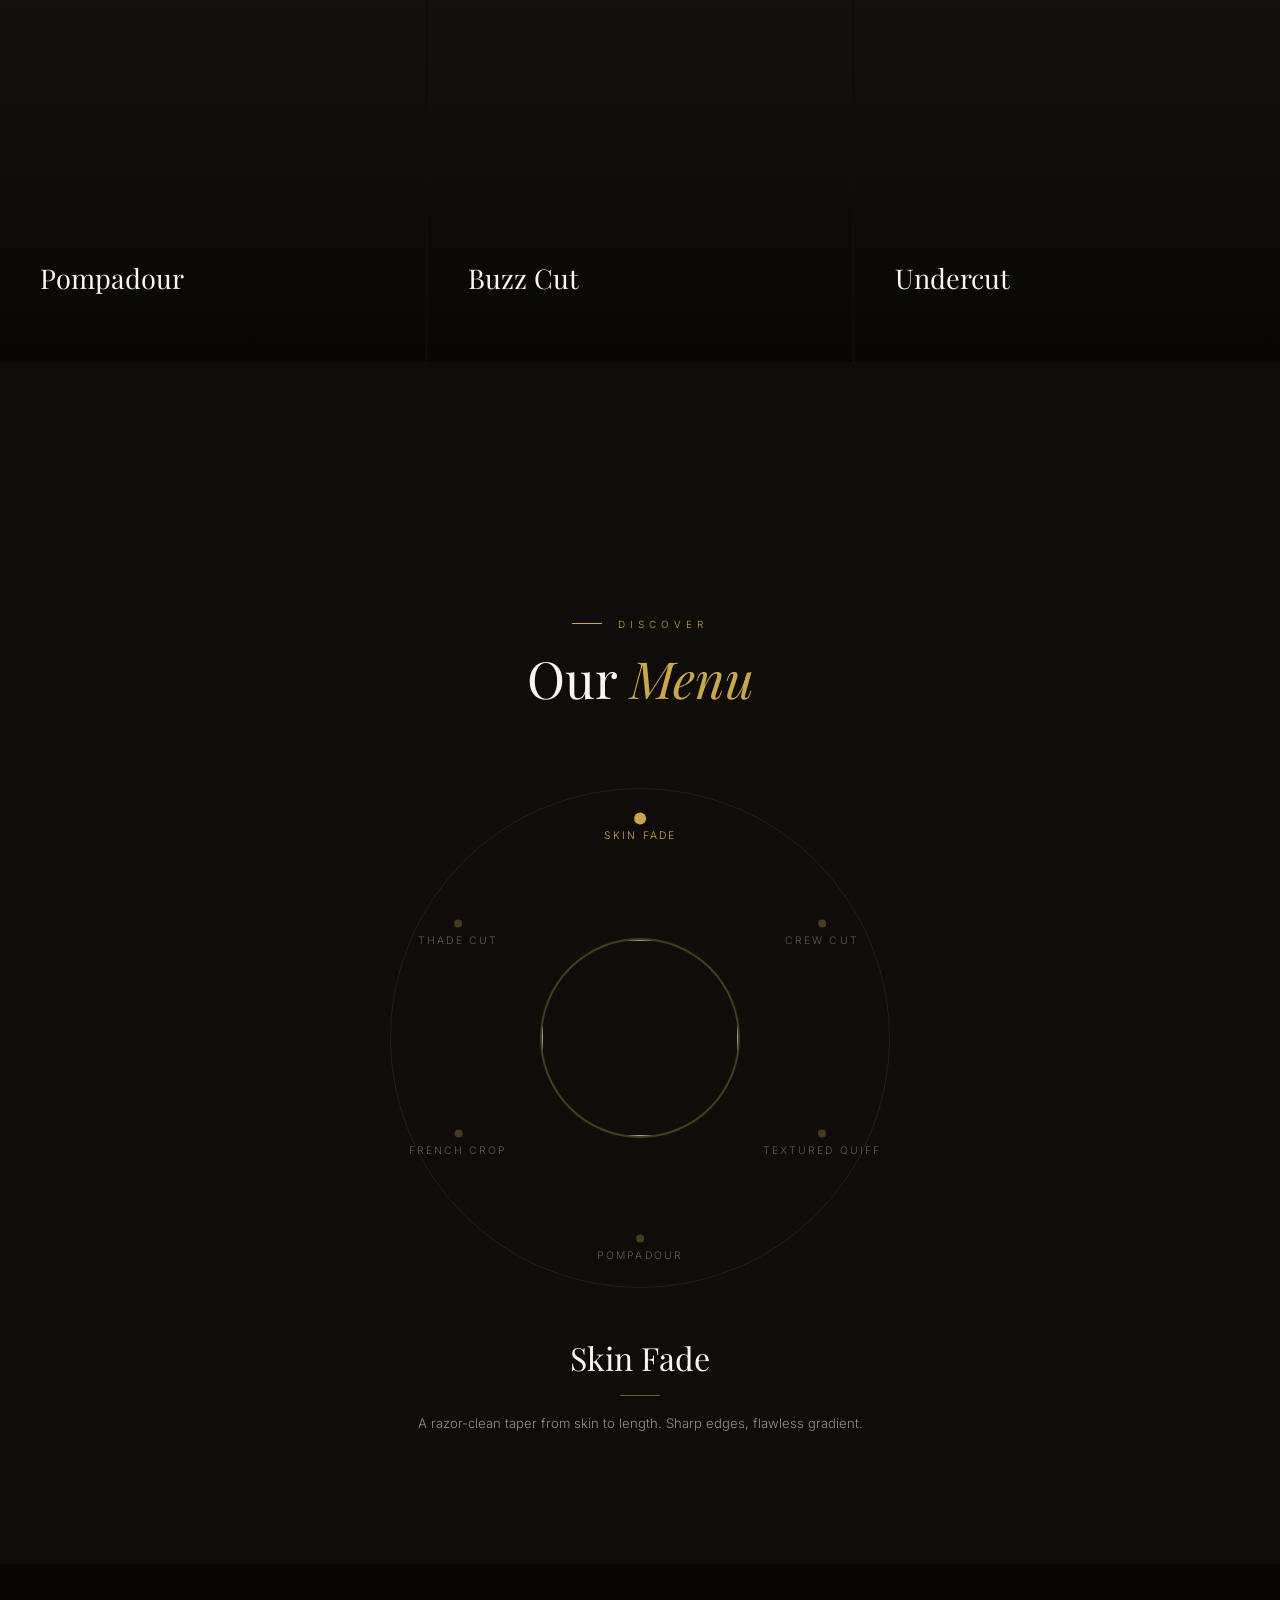
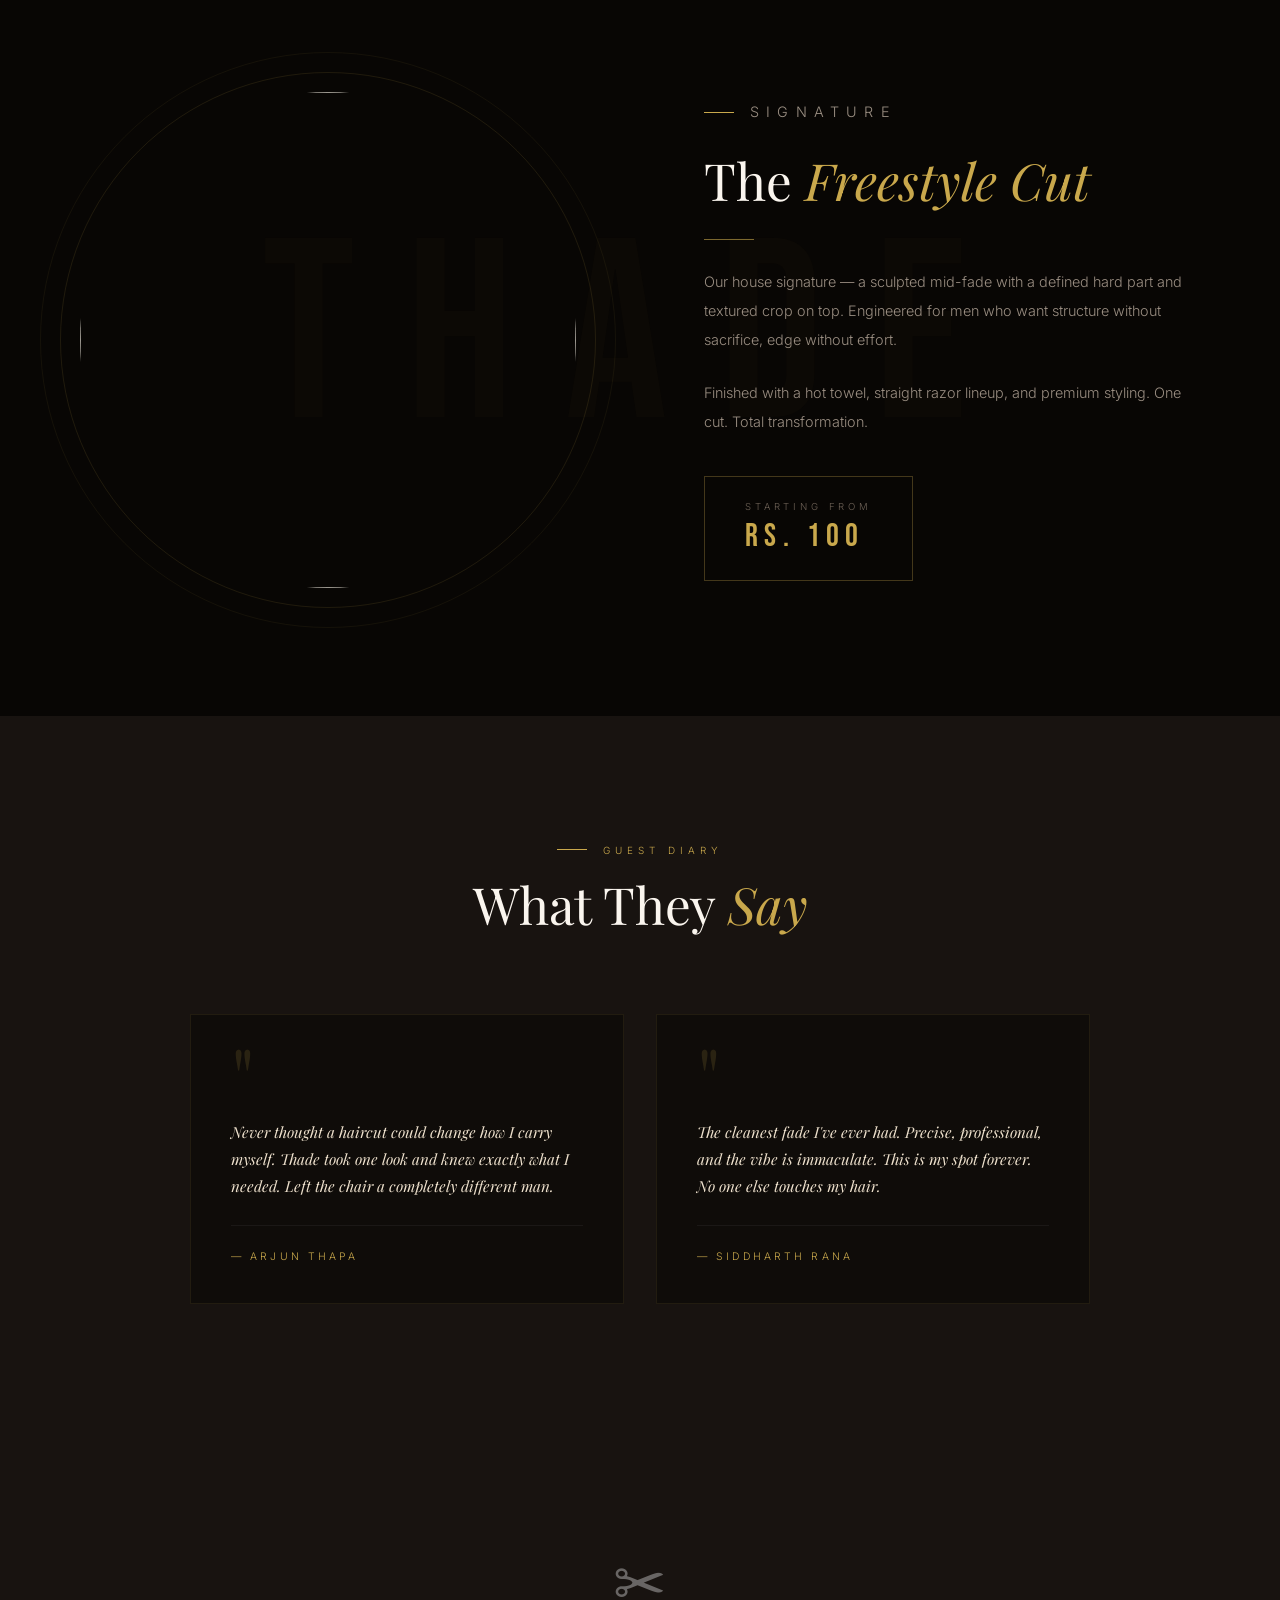
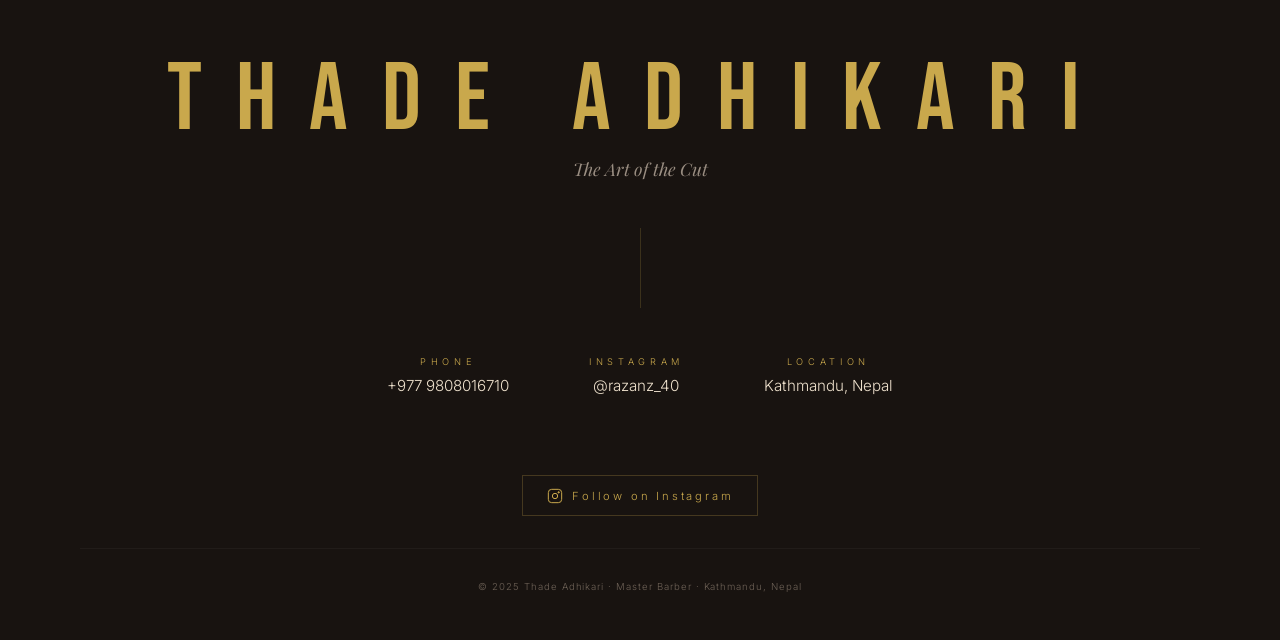
==== commit 74a2da37: "Update index.html" ====
--- a/index.html
+++ b/index.html
@@ -235,7 +235,6 @@
   *{animation-duration:0.01ms!important;transition-duration:0.01ms!important;}
 }
 </style>
-  <script src="https://identity.netlify.com/v1/netlify-identity-widget.js"></script>
 </head>
 <body>
 
@@ -351,8 +350,8 @@
       <p class="eyebrow">Discover</p>
       <h2 class="section-title">Our <em>Story</em></h2>
       <div class="gold-rule"></div>
-      <p>Born from a passion for precision and personal style, Thade Adhikari has spent over a decade mastering the blade. Every session is a ritual — a conversation between craft and identity.</p>
-      <p>From the classic fade to the boldest modern cuts, each service is delivered with patience, skill, and an obsession for detail that only comes from true dedication to the craft.</p>
+      <p id="story-p1">Born from a passion for precision and personal style, Thade Adhikari has spent over a decade mastering the blade. Every session is a ritual — a conversation between craft and identity.</p>
+      <p id="story-p2">From the classic fade to the boldest modern cuts, each service is delivered with patience, skill, and an obsession for detail that only comes from true dedication to the craft.</p>
       <div class="story-stats">
         <div>
           <div class="stat-num">500+</div>
@@ -422,11 +421,11 @@
       <p class="eyebrow">Signature</p>
       <h2 class="section-title">The <em>Freestyle Cut</em></h2>
       <div class="gold-rule"></div>
-      <p>Our house signature — a sculpted mid-fade with a defined hard part and textured crop on top. Engineered for men who want structure without sacrifice, edge without effort.</p>
-      <p>Finished with a hot towel, straight razor lineup, and premium styling. One cut. Total transformation.</p>
+      <p id="sig-p1">Our house signature — a sculpted mid-fade with a defined hard part and textured crop on top. Engineered for men who want structure without sacrifice, edge without effort.</p>
+      <p id="sig-p2">Finished with a hot towel, straight razor lineup, and premium styling. One cut. Total transformation.</p>
       <div class="price-box">
         <div class="price-label">Starting from</div>
-        <div class="price-val">Rs. 100</div>
+        <div class="price-val" id="price-val">Rs. 100</div>
       </div>
     </div>
   </div>
@@ -443,13 +442,13 @@
     <div class="testi-cards">
       <div class="testi-card reveal">
         <span class="testi-quote-mark">"</span>
-        <p class="testi-text">Never thought a haircut could change how I carry myself. Thade took one look and knew exactly what I needed. Left the chair a completely different man.</p>
-        <p class="testi-author">— Arjun Thapa</p>
+        <p class="testi-text" id="testi1-text">Never thought a haircut could change how I carry myself. Thade took one look and knew exactly what I needed. Left the chair a completely different man.</p>
+        <p class="testi-author" id="testi1-author">— Arjun Thapa</p>
       </div>
       <div class="testi-card reveal">
         <span class="testi-quote-mark">"</span>
-        <p class="testi-text">The cleanest fade I've ever had. Precise, professional, and the vibe is immaculate. This is my spot forever. No one else touches my hair.</p>
-        <p class="testi-author">— Siddharth Rana</p>
+        <p class="testi-text" id="testi2-text">The cleanest fade I've ever had. Precise, professional, and the vibe is immaculate. This is my spot forever. No one else touches my hair.</p>
+        <p class="testi-author" id="testi2-author">— Siddharth Rana</p>
       </div>
     </div>
   </div>
@@ -464,18 +463,18 @@
   <div class="footer-contact">
     <div class="footer-contact-item">
       <div class="label">Phone</div>
-      <div class="value"><a href="tel:+9779808016710">+977 9808016710</a></div>
+      <div class="value"><a id="contact-phone" href="tel:+9779808016710">+977 9808016710</a></div>
     </div>
     <div class="footer-contact-item">
       <div class="label">Instagram</div>
-      <div class="value"><a href="https://instagram.com/razanz_40" target="_blank">@razanz_40</a></div>
+      <div class="value"><a id="contact-insta" class="js-insta" href="https://instagram.com/razanz_40" target="_blank">@razanz_40</a></div>
     </div>
     <div class="footer-contact-item">
       <div class="label">Location</div>
       <div class="value">Kathmandu, Nepal</div>
     </div>
   </div>
-  <a href="https://instagram.com/razanz_40" target="_blank" class="insta-link">
+  <a href="https://instagram.com/razanz_40" target="_blank" class="insta-link js-insta">
     <svg width="16" height="16" viewBox="0 0 24 24" fill="none" stroke="currentColor" stroke-width="1.5"><rect x="2" y="2" width="20" height="20" rx="5"/><circle cx="12" cy="12" r="4"/><circle cx="17.5" cy="6.5" r="1" fill="currentColor"/></svg>
     Follow on Instagram
   </a>
@@ -701,5 +700,35 @@
   });
 });
 </script>
+<!-- ── EDITABLE CONTENT (managed from /admin) — falls back to defaults if unavailable ── -->
+<script>
+fetch('content.json?v=' + Date.now())
+  .then(function(r){ return r.ok ? r.json() : null; })
+  .then(function(c){
+    if(!c) return;
+    function set(id, val){ var el=document.getElementById(id); if(el && val) el.textContent = val; }
+    set('hero-ey', c.hero_eyebrow);
+    set('hl1', c.hero_line1);
+    if(c.hero_line2){ var h2=document.getElementById('hl2'); if(h2) h2.innerHTML='<em>'+c.hero_line2+'</em>'; }
+    set('hl3', c.hero_line3);
+    set('hero-desc', c.hero_desc);
+    set('story-p1', c.story_p1);
+    set('story-p2', c.story_p2);
+    set('sig-p1', c.signature_p1);
+    set('sig-p2', c.signature_p2);
+    set('price-val', c.price);
+    set('testi1-text', c.testi1_text);
+    set('testi2-text', c.testi2_text);
+    if(c.testi1_author){ var a1=document.getElementById('testi1-author'); if(a1) a1.textContent='— '+c.testi1_author; }
+    if(c.testi2_author){ var a2=document.getElementById('testi2-author'); if(a2) a2.textContent='— '+c.testi2_author; }
+    if(c.phone){ var ph=document.getElementById('contact-phone'); if(ph){ ph.textContent=c.phone; ph.setAttribute('href','tel:'+c.phone.replace(/\s+/g,'')); } }
+    if(c.instagram_handle){
+      var handle=c.instagram_handle.replace(/^@/,'');
+      var ih=document.getElementById('contact-insta'); if(ih) ih.textContent='@'+handle;
+      document.querySelectorAll('.js-insta').forEach(function(a){ a.setAttribute('href','https://instagram.com/'+handle); });
+    }
+  })
+  .catch(function(){});
+</script>
 </body>
 </html>
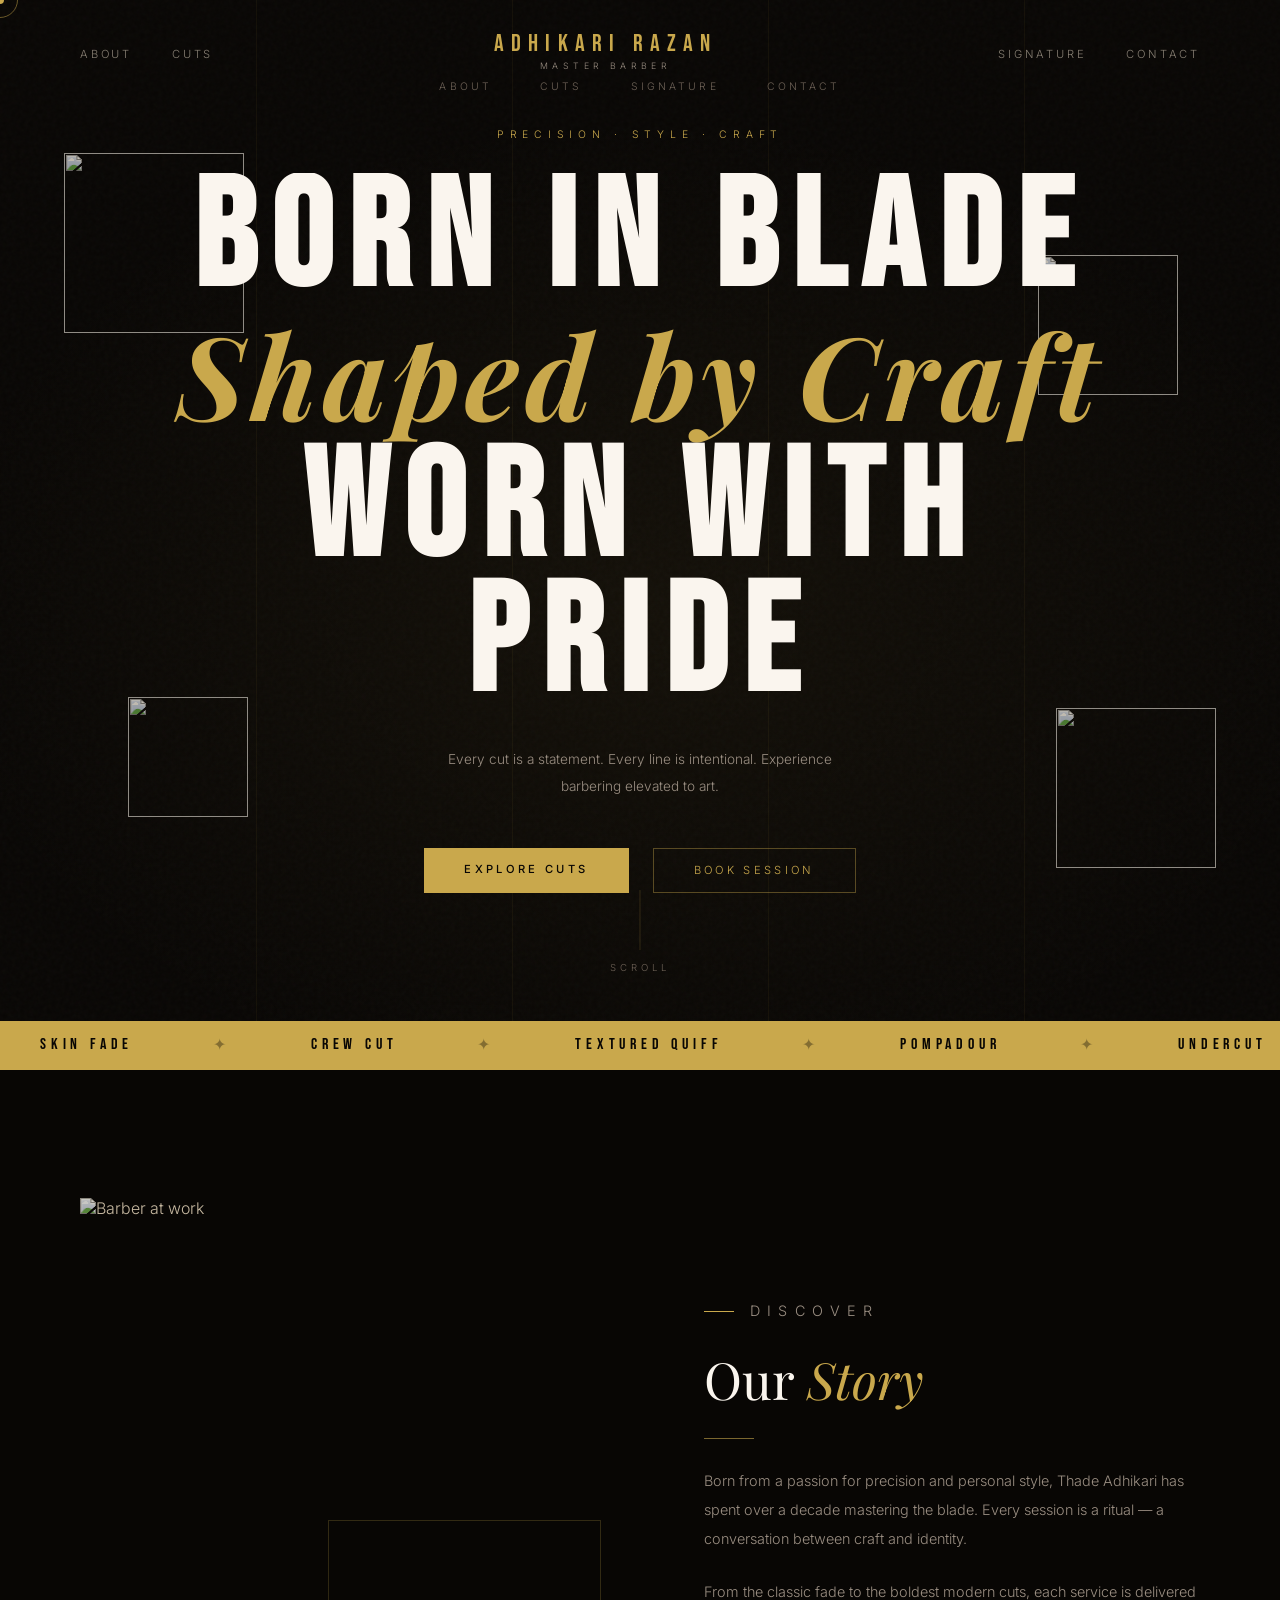
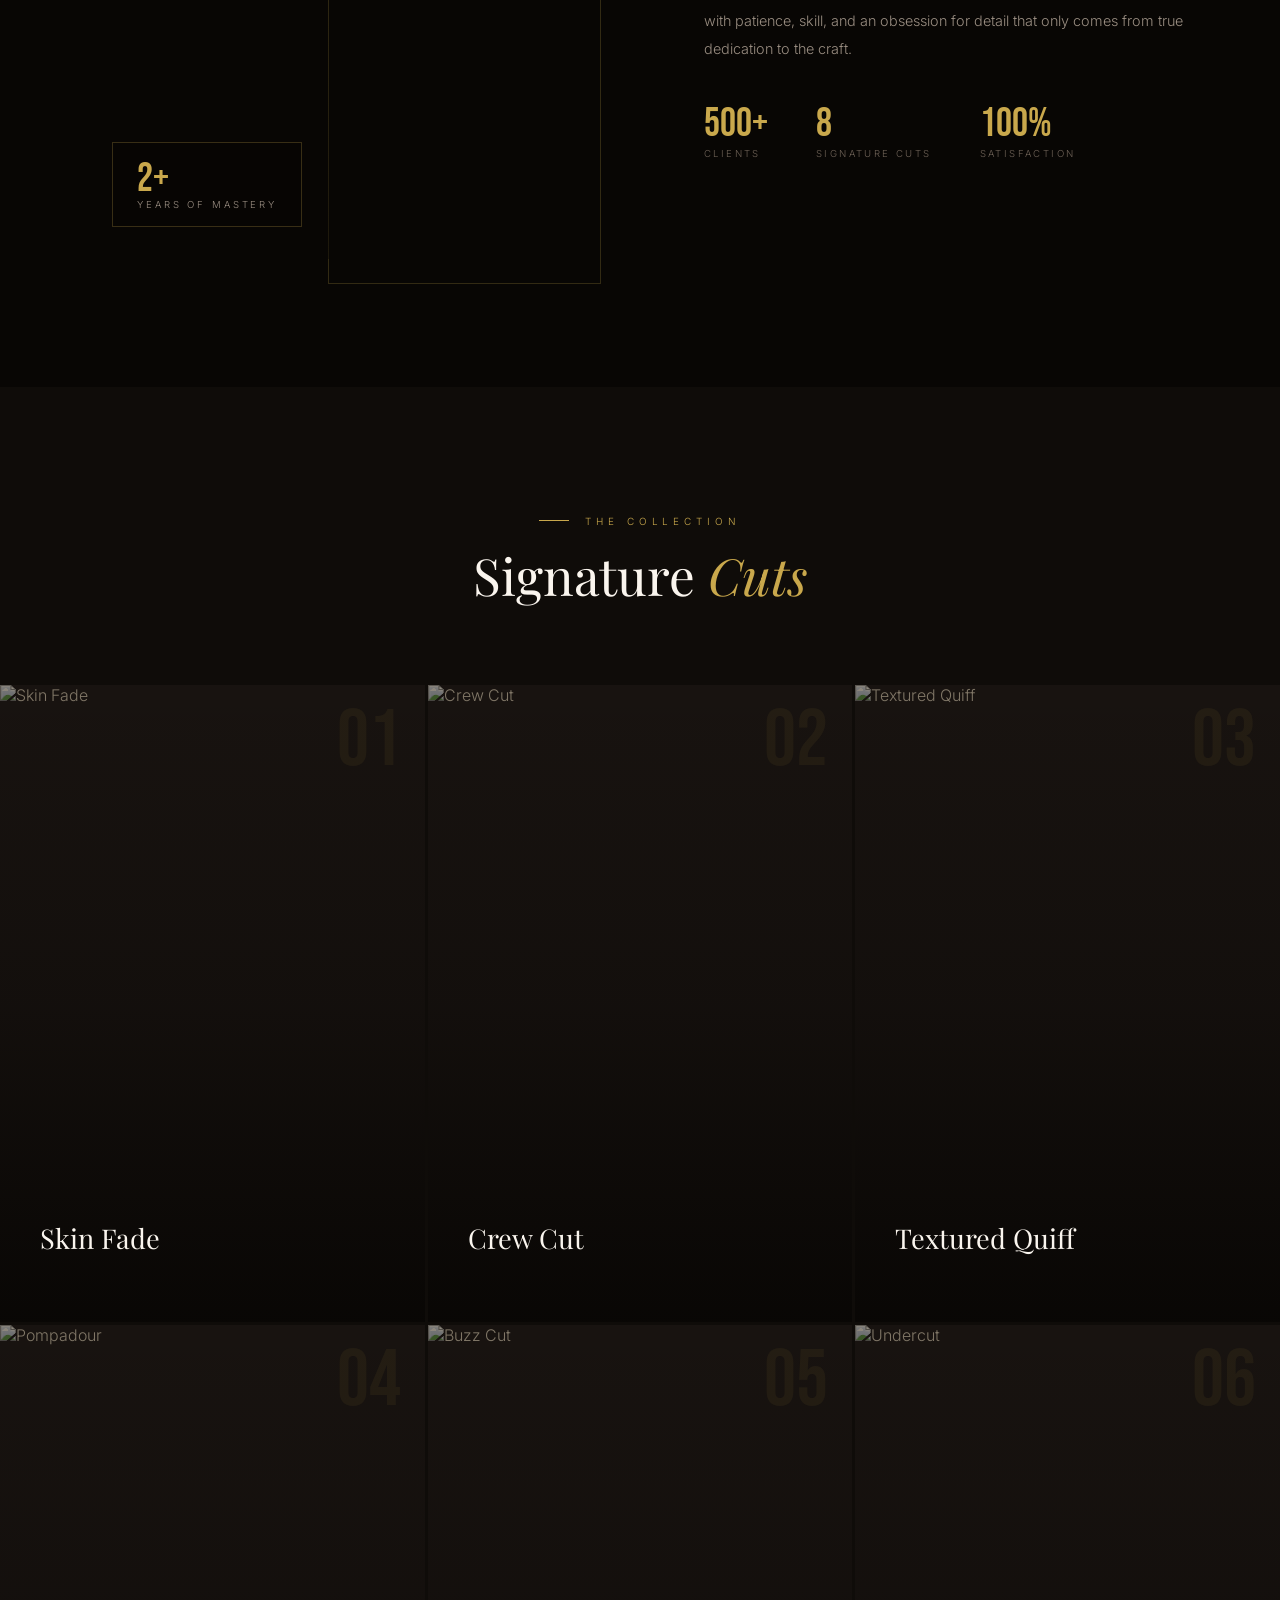
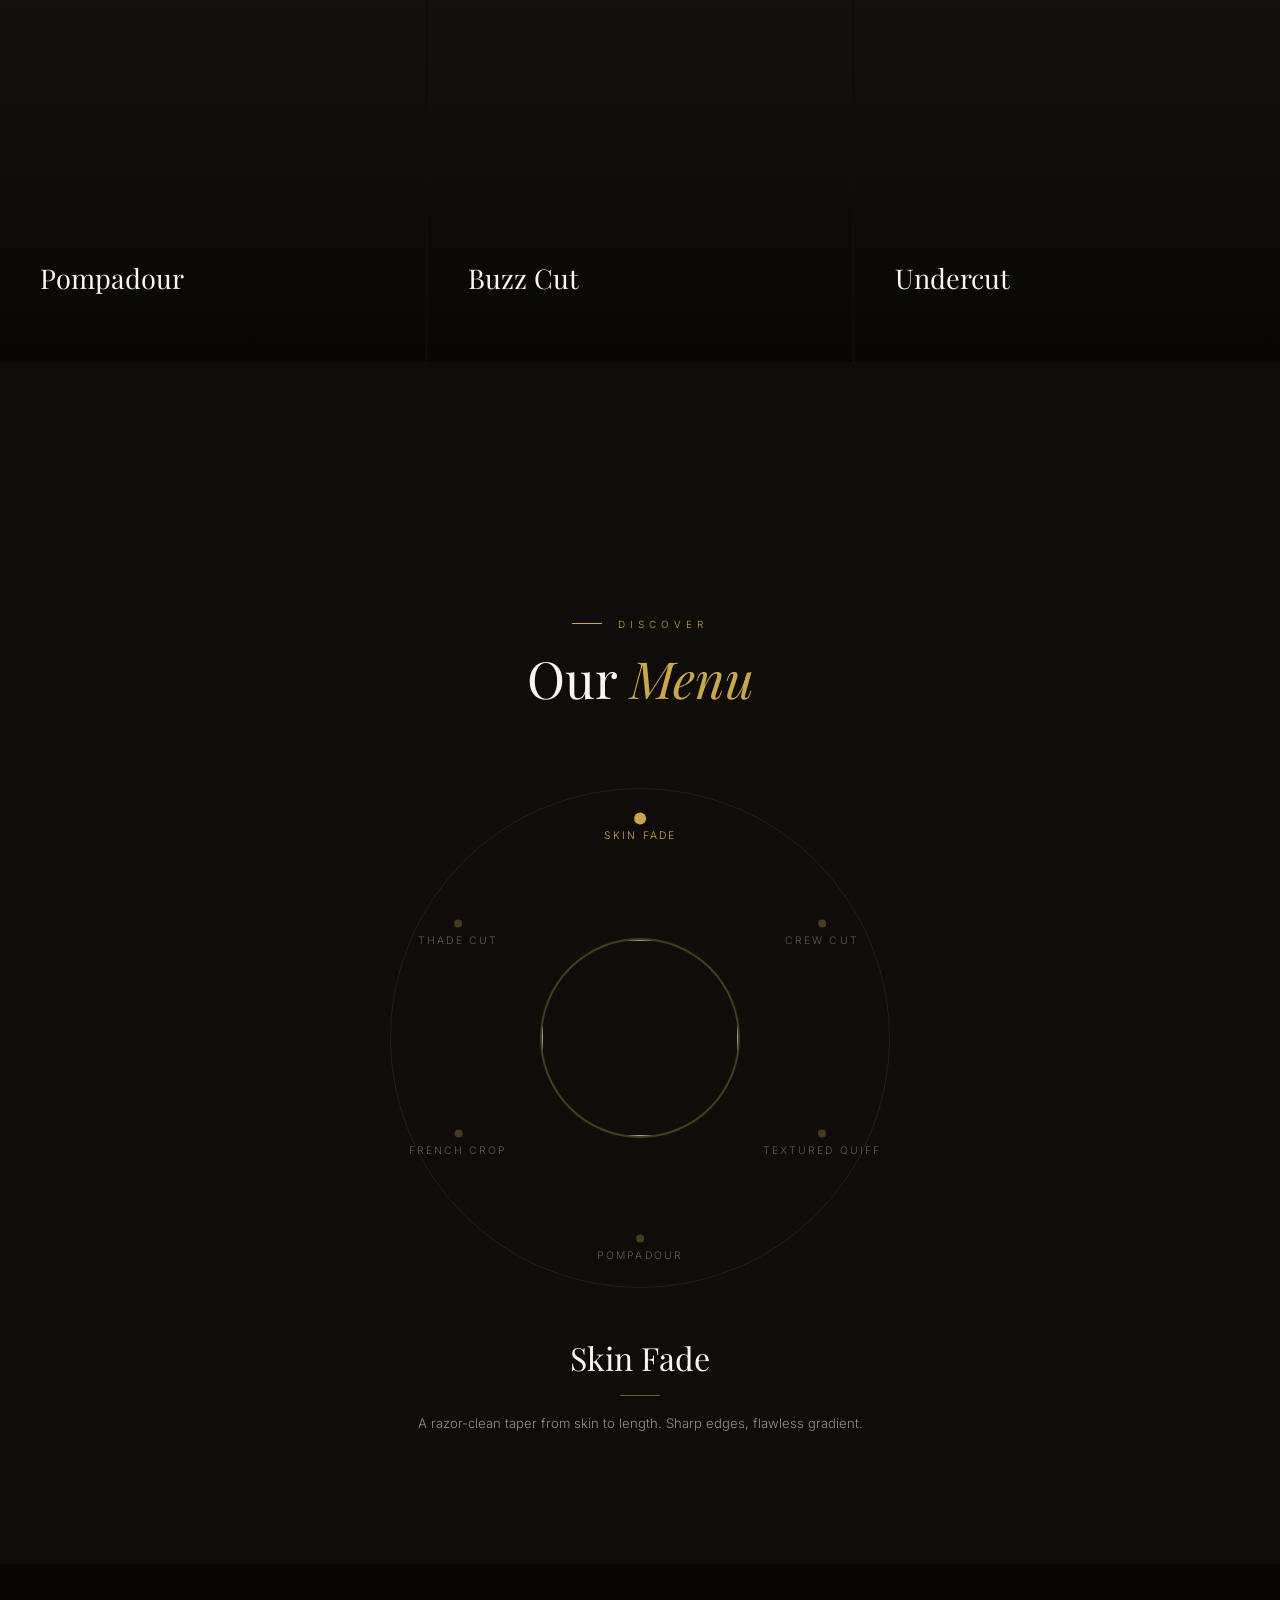
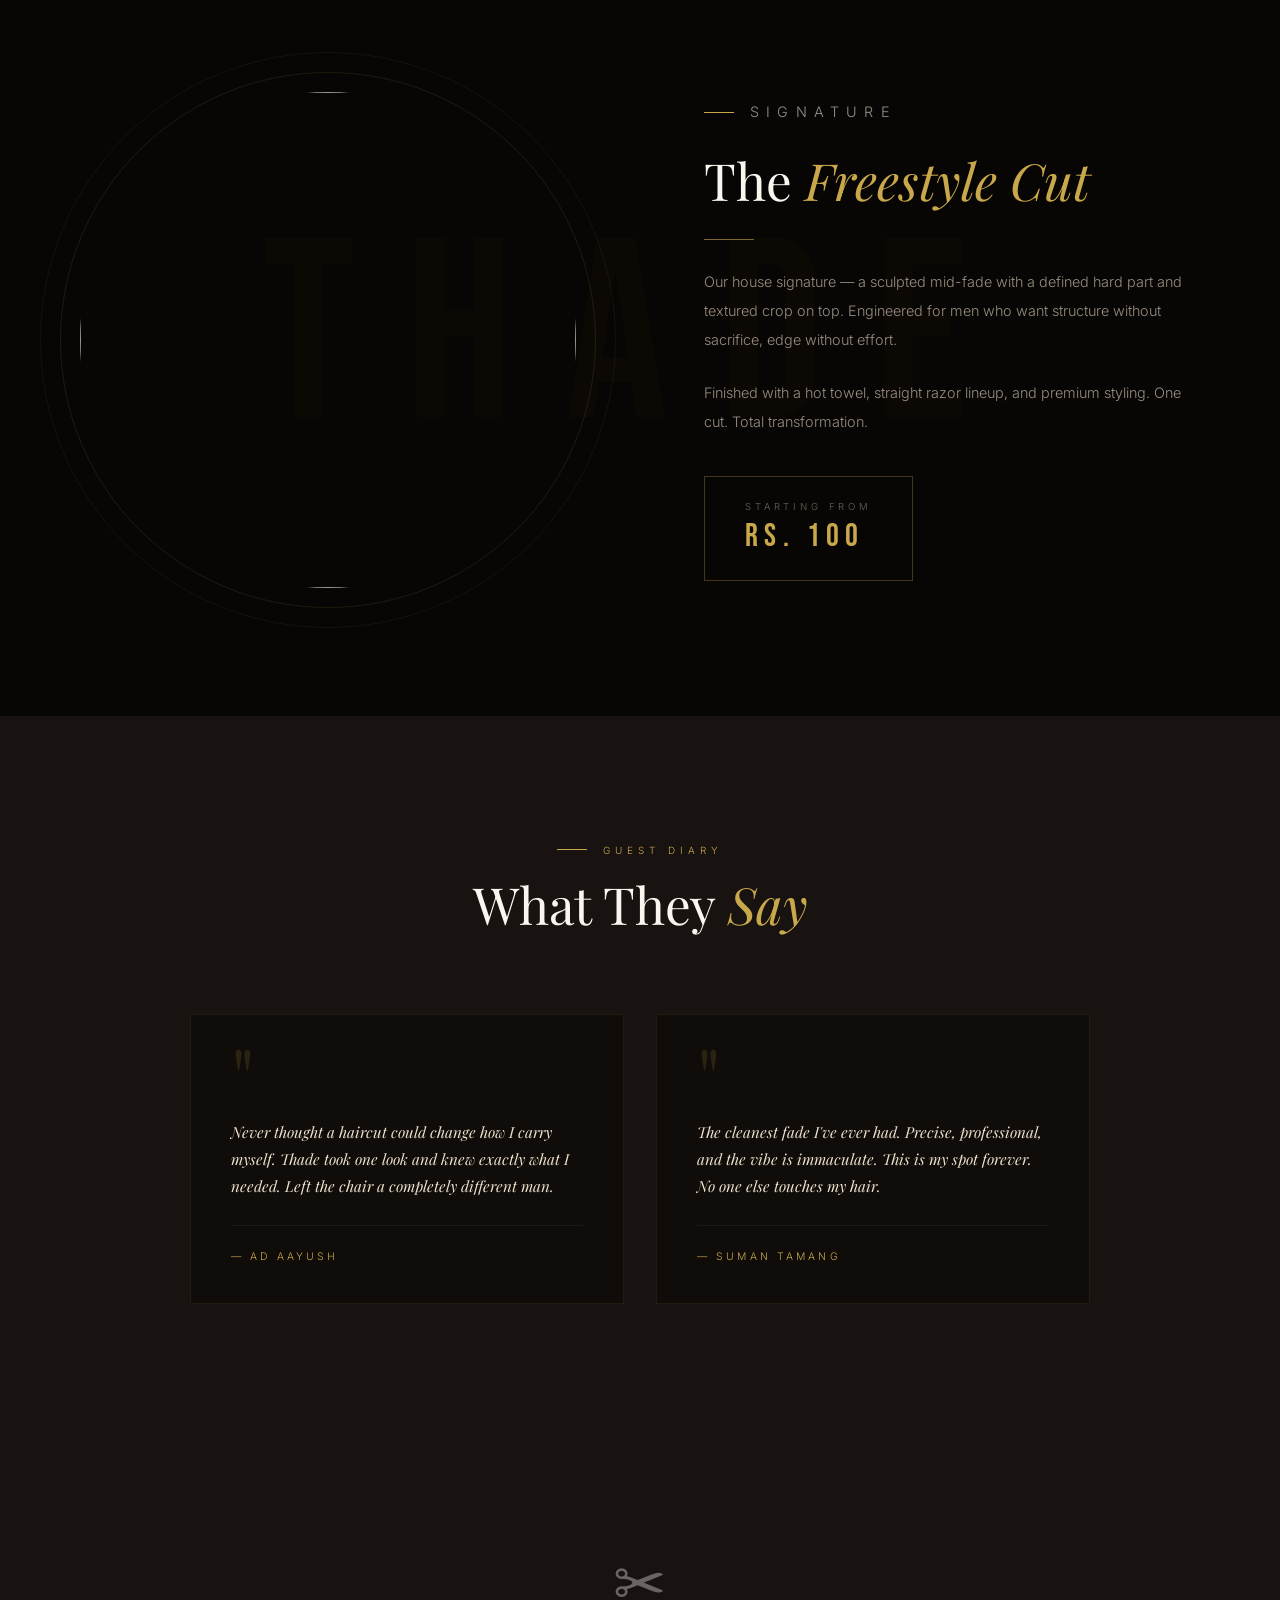
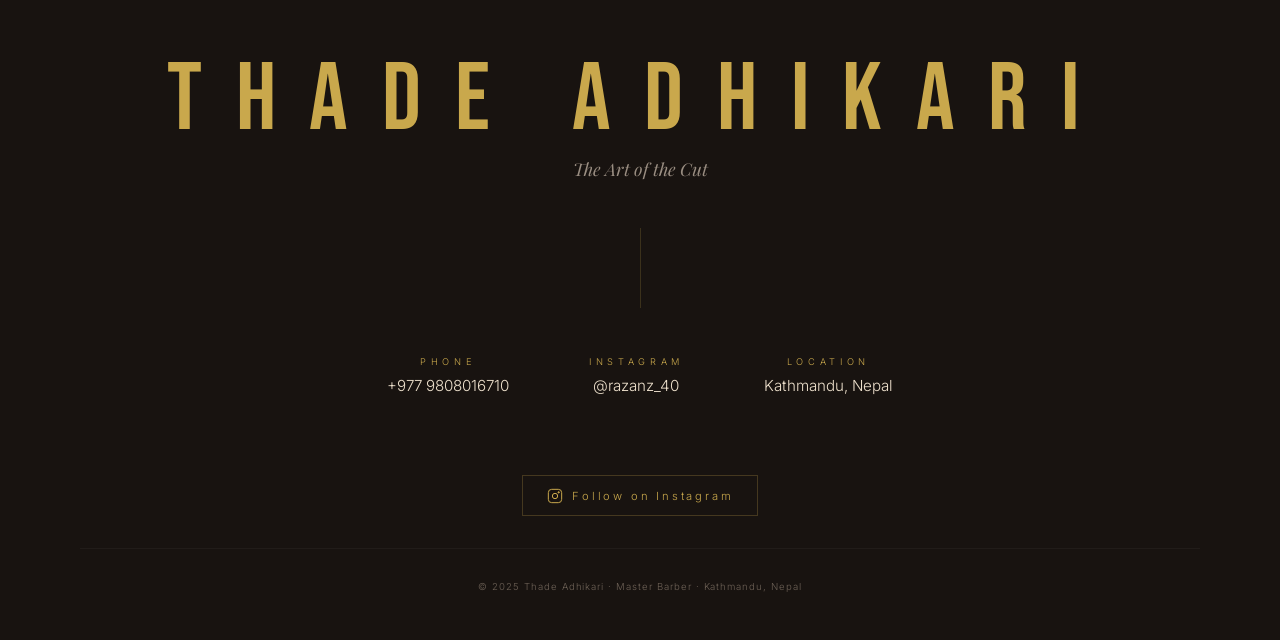
==== commit 753f672b: "Update index.html" ====
--- a/index.html
+++ b/index.html
@@ -280,16 +280,16 @@
 
   <!-- Floating tool images -->
   <div class="hero-float float-1">
-    <img src="https://i.pinimg.com/webp/736x/a0/5d/be/a05dbe23dfb723289700831eed4ccdb3.webp" alt="" />
+    <img id="img-float1" src="https://i.pinimg.com/webp/736x/a0/5d/be/a05dbe23dfb723289700831eed4ccdb3.webp" alt="" />
   </div>
   <div class="hero-float float-2">
-    <img src="https://images.unsplash.com/photo-1622296089863-a8f15b6df1a4?w=300&q=70" alt="" />
+    <img id="img-float2" src="https://images.unsplash.com/photo-1622296089863-a8f15b6df1a4?w=300&q=70" alt="" />
   </div>
   <div class="hero-float float-3">
-    <img src="https://images.unsplash.com/photo-1503951914875-452162b0f3f1?w=300&q=70" alt="" />
+    <img id="img-float3" src="https://images.unsplash.com/photo-1503951914875-452162b0f3f1?w=300&q=70" alt="" />
   </div>
   <div class="hero-float float-4">
-    <img src="https://images.unsplash.com/photo-1605497788044-5a32c7078486?w=300&q=70" alt="" />
+    <img id="img-float4" src="https://images.unsplash.com/photo-1605497788044-5a32c7078486?w=300&q=70" alt="" />
   </div>
 
   <div class="hero-content">
@@ -338,7 +338,7 @@
   <div class="story-wrap">
     <div class="story-img-wrap reveal-left">
       <div class="story-img-main">
-        <img src="https://images.unsplash.com/photo-1503951914875-452162b0f3f1?w=800&q=80" alt="Barber at work" />
+        <img id="img-story" src="https://images.unsplash.com/photo-1503951914875-452162b0f3f1?w=800&q=80" alt="Barber at work" />
       </div>
       <div class="story-frame"></div>
       <div class="story-badge">
@@ -707,6 +707,12 @@
   .then(function(c){
     if(!c) return;
     function set(id, val){ var el=document.getElementById(id); if(el && val) el.textContent = val; }
+    function setImg(id, val){ var el=document.getElementById(id); if(el && val) el.src = val; }
+    setImg('img-story', c.img_story);
+    setImg('img-float1', c.img_float1);
+    setImg('img-float2', c.img_float2);
+    setImg('img-float3', c.img_float3);
+    setImg('img-float4', c.img_float4);
     set('hero-ey', c.hero_eyebrow);
     set('hl1', c.hero_line1);
     if(c.hero_line2){ var h2=document.getElementById('hl2'); if(h2) h2.innerHTML='<em>'+c.hero_line2+'</em>'; }
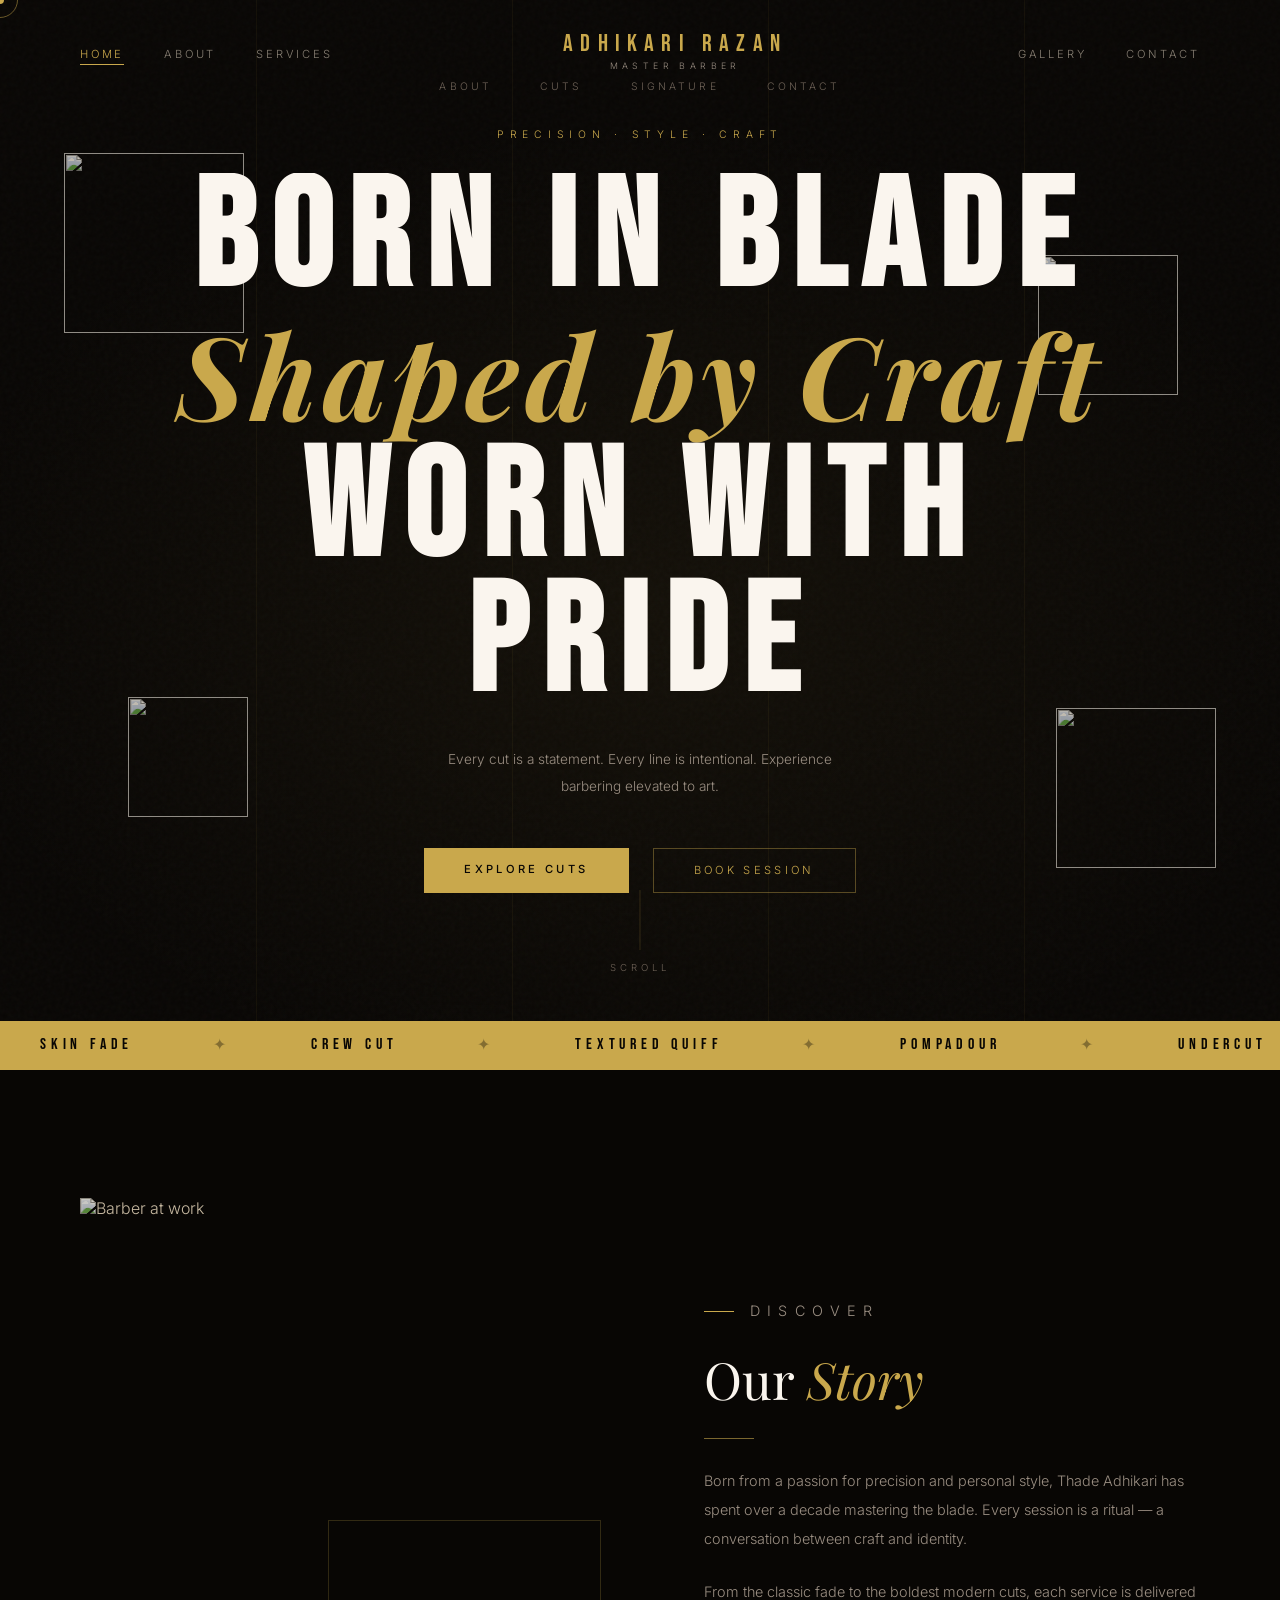
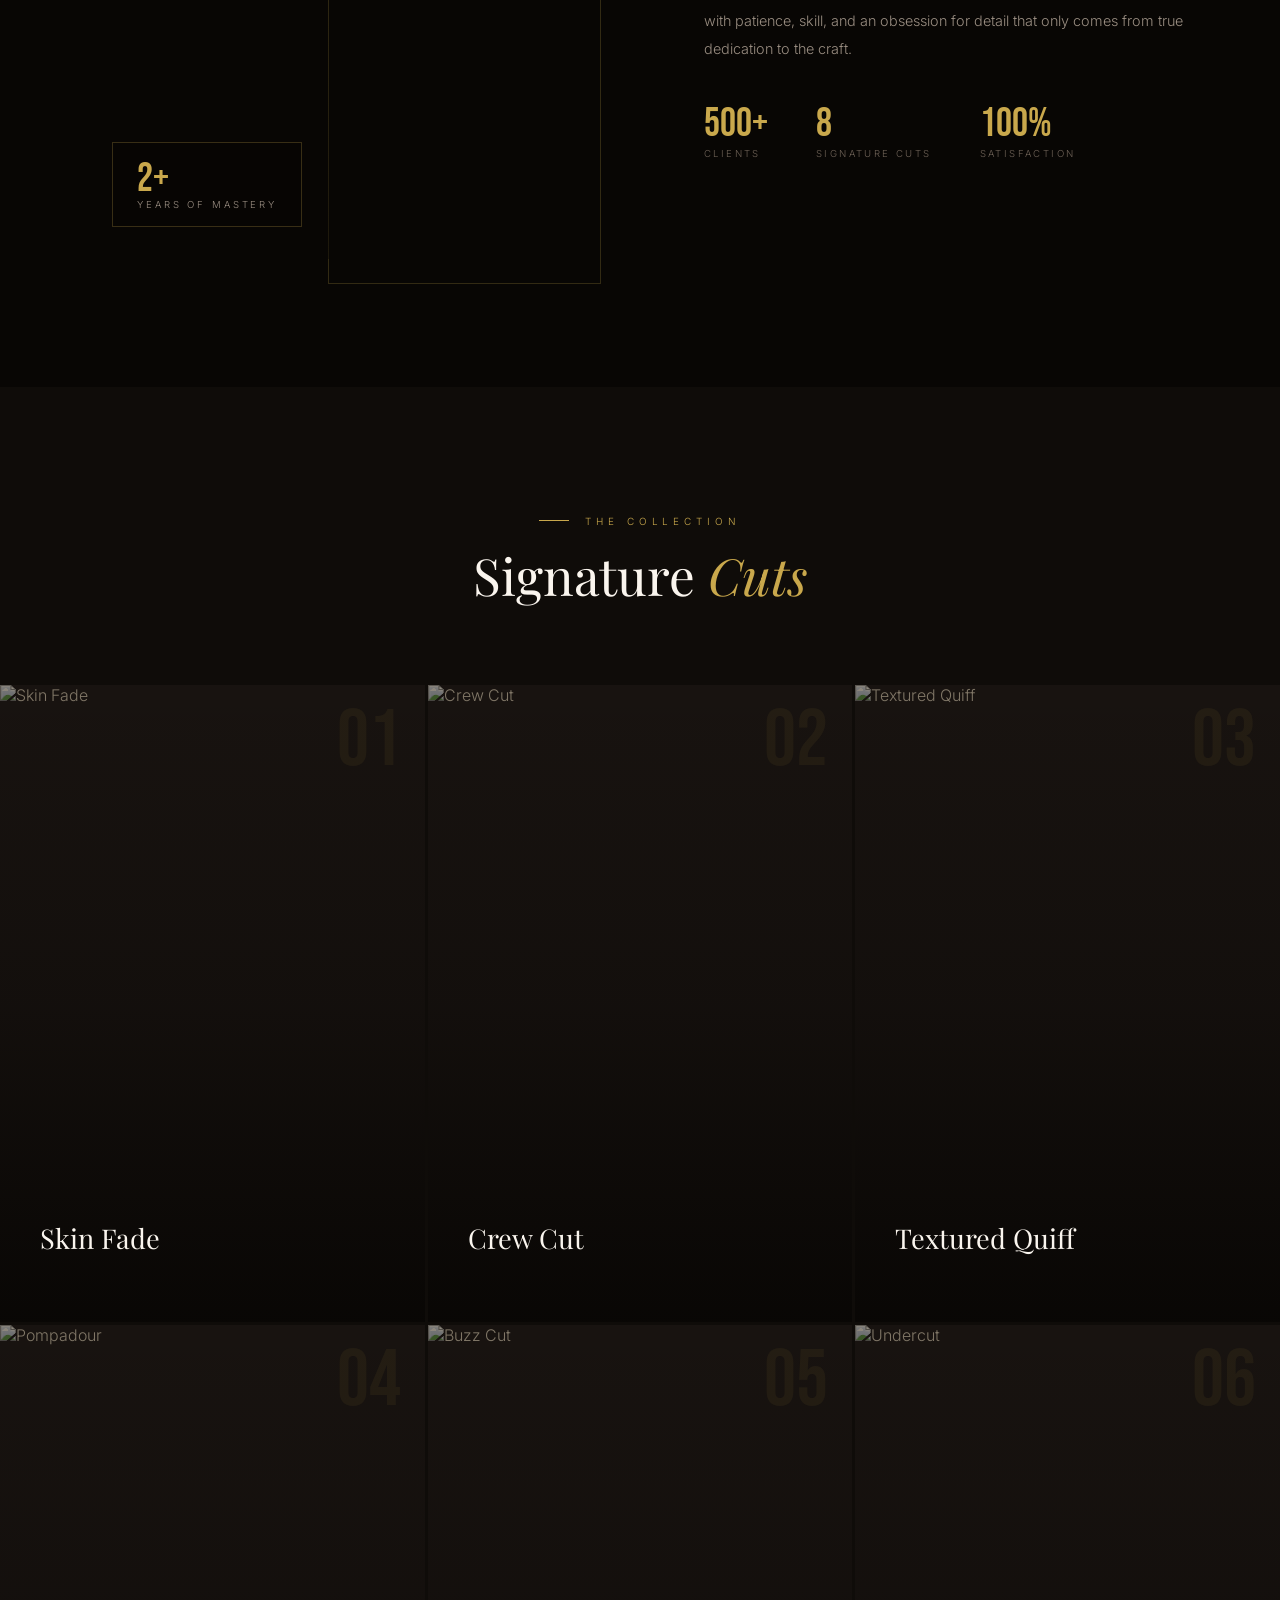
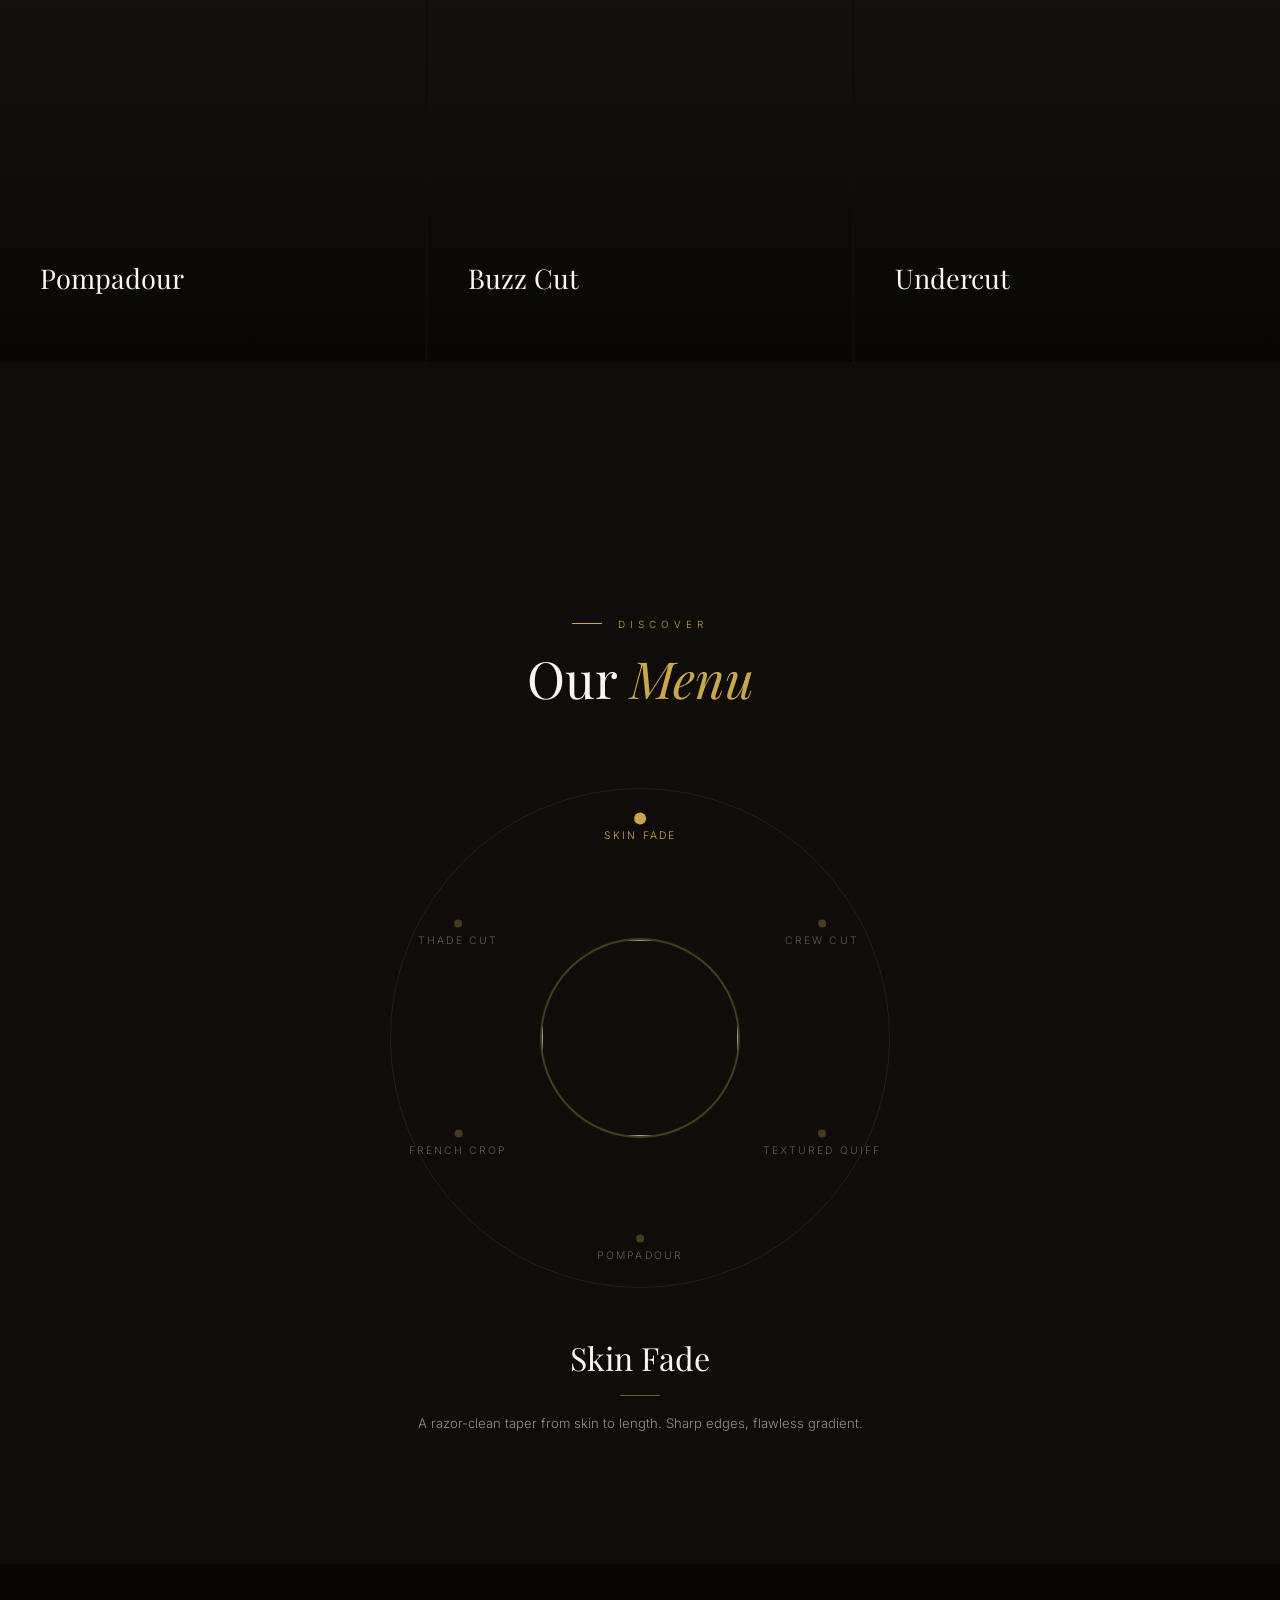
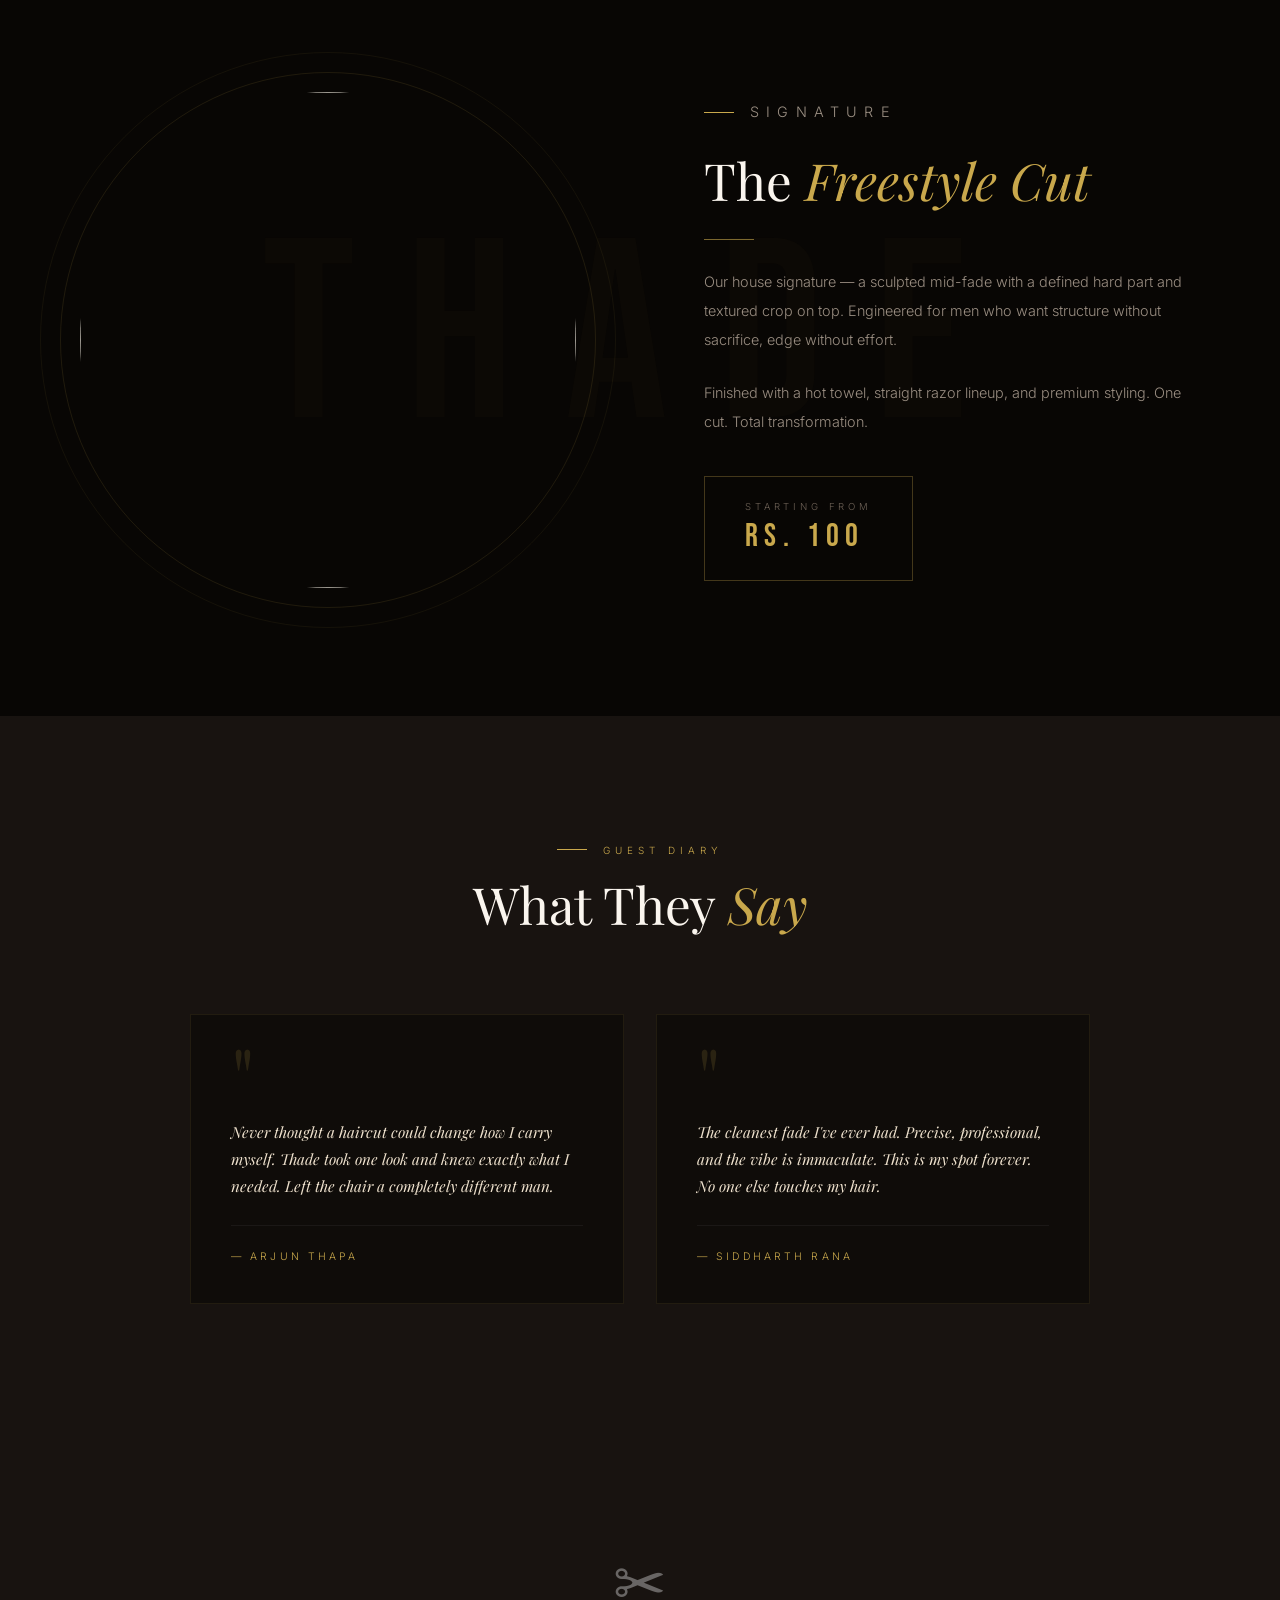
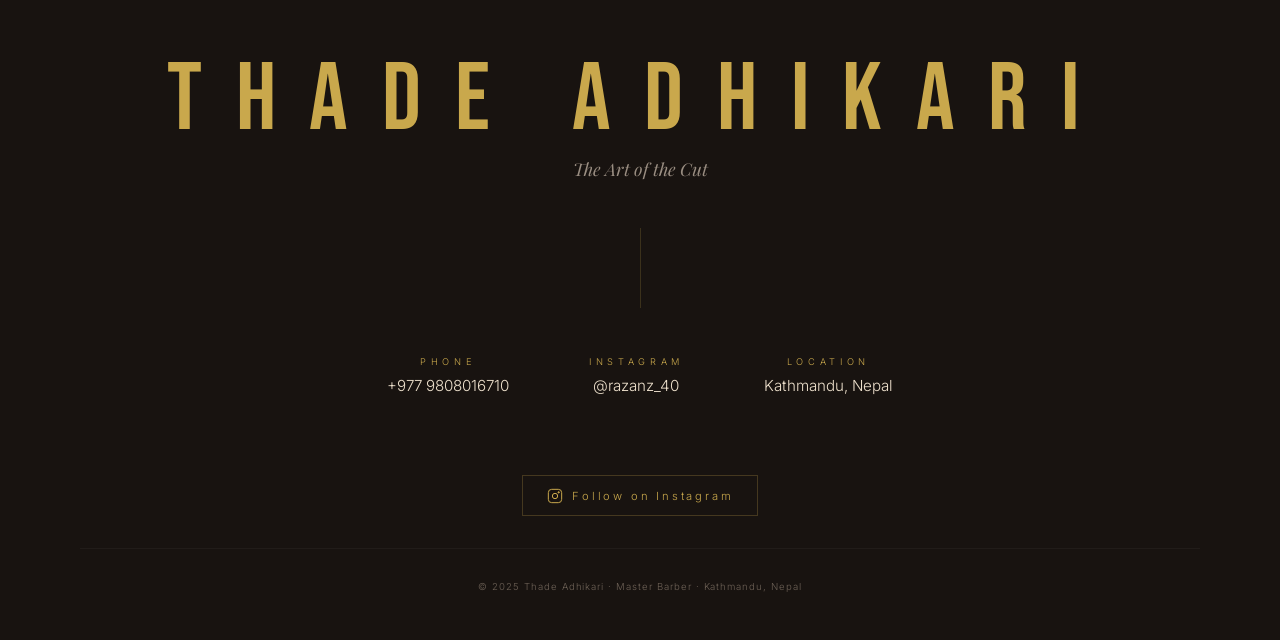
==== commit b9e54e6e: "Add files via upload" ====
--- a/index.html
+++ b/index.html
@@ -3,237 +3,64 @@
 <head>
 <meta charset="UTF-8">
 <meta name="viewport" content="width=device-width, initial-scale=1.0">
-<title>ADHIKARI RAZAN — Master Barber</title>
+<title>Adhikari Razan — Master Barber in Kathmandu | Fades & Signature Cuts</title>
+<meta name="description" content="Adhikari Razan is a master barber in Kathmandu — precision fades, classic cuts, beard work, and the signature Thade Cut. Book your chair today.">
+<meta name="keywords" content="master barber Kathmandu, men's haircut Nepal, skin fade Kathmandu, barbershop Nepal, beard trim, Thade cut">
+<meta name="author" content="Adhikari Razan">
+<meta name="robots" content="index, follow">
+<meta name="theme-color" content="#080604">
+<link rel="canonical" href="https://www.adhikarirazan.com/">
+
+<meta name="geo.region" content="NP-BA">
+<meta name="geo.placename" content="Kathmandu">
+<meta name="geo.position" content="27.7172;85.3240">
+<meta name="ICBM" content="27.7172, 85.3240">
+
+<meta property="og:type" content="website">
+<meta property="og:site_name" content="Adhikari Razan — Master Barber">
+<meta property="og:title" content="Adhikari Razan — Master Barber in Kathmandu">
+<meta property="og:description" content="Precision fades, classic cuts, and the signature Thade Cut. Book your chair in Kathmandu.">
+<meta property="og:url" content="https://www.adhikarirazan.com/">
+<meta property="og:image" content="https://www.adhikarirazan.com/og-home.jpg">
+<meta property="og:locale" content="en_US">
+
+<meta name="twitter:card" content="summary_large_image">
+<meta name="twitter:title" content="Adhikari Razan — Master Barber in Kathmandu">
+<meta name="twitter:description" content="Precision fades, classic cuts, and the signature Thade Cut.">
+<meta name="twitter:image" content="https://www.adhikarirazan.com/og-home.jpg">
+
+<link rel="preconnect" href="https://fonts.googleapis.com">
+<link rel="preconnect" href="https://fonts.gstatic.com" crossorigin>
 <link href="https://fonts.googleapis.com/css2?family=Playfair+Display:ital,wght@0,400;0,600;0,700;1,400;1,600&family=Inter:wght@200;300;400;500&family=Bebas+Neue&display=swap" rel="stylesheet">
-<style>
-*,*::before,*::after{margin:0;padding:0;box-sizing:border-box;}
-:root{
-  --black:#080604;
-  --dark:#0f0c09;
-  --dark2:#181310;
-  --dark3:#221c16;
-  --gold:#c9a84c;
-  --gold2:#e2c06a;
-  --gold3:#f0d48a;
-  --cream:#ede0cc;
-  --muted:#6e6257;
-  --muted2:#9a8e82;
-  --white:#faf5ee;
+<link rel="stylesheet" href="styles.css">
+
+<script type="application/ld+json">
+{
+  "@context": "https://schema.org",
+  "@type": "HairSalon",
+  "name": "Adhikari Razan — Master Barber",
+  "url": "https://www.adhikarirazan.com/",
+  "image": "https://www.adhikarirazan.com/og-home.jpg",
+  "telephone": "+977-9808016710",
+  "priceRange": "Rs. 100 – Rs. 1500",
+  "address": { "@type": "PostalAddress", "addressLocality": "Kathmandu", "addressRegion": "Bagmati", "addressCountry": "NP" },
+  "geo": { "@type": "GeoCoordinates", "latitude": 27.7172, "longitude": 85.3240 },
+  "sameAs": ["https://instagram.com/razanz_40"],
+  "openingHoursSpecification": [
+    { "@type": "OpeningHoursSpecification", "dayOfWeek": ["Monday","Tuesday","Wednesday","Thursday","Friday"], "opens": "10:00", "closes": "20:00" },
+    { "@type": "OpeningHoursSpecification", "dayOfWeek": "Saturday", "opens": "09:00", "closes": "21:00" },
+    { "@type": "OpeningHoursSpecification", "dayOfWeek": "Sunday", "opens": "11:00", "closes": "18:00" }
+  ]
 }
-html{scroll-behavior:smooth;}
-body{background:var(--black);color:var(--cream);font-family:'Inter',sans-serif;font-weight:300;overflow-x:hidden;cursor:none;}
-
-/* CUSTOM CURSOR */
-#cursor{position:fixed;width:8px;height:8px;background:var(--gold);border-radius:50%;pointer-events:none;z-index:99999;transform:translate(-50%,-50%);transition:width 0.2s,height 0.2s,background 0.2s;}
-#cursor-ring{position:fixed;width:36px;height:36px;border:1px solid rgba(201,168,76,0.5);border-radius:50%;pointer-events:none;z-index:99998;transform:translate(-50%,-50%);transition:transform 0.12s ease,width 0.3s,height 0.3s,border-color 0.3s;}
-#cursor.hover{width:16px;height:16px;background:var(--gold2);}
-#cursor-ring.hover{width:60px;height:60px;border-color:var(--gold);}
-
-/* LOADER */
-#loader{position:fixed;inset:0;background:var(--black);display:flex;flex-direction:column;align-items:center;justify-content:center;z-index:9000;transition:opacity 1s ease,visibility 1s ease;}
-#loader.out{opacity:0;visibility:hidden;}
-.loader-logo{font-family:'Bebas Neue',sans-serif;font-size:clamp(2rem,7vw,5rem);letter-spacing:0.35em;color:var(--gold);overflow:hidden;}
-.loader-logo span{display:inline-block;transform:translateY(100%);animation:charUp 0.6s ease forwards;}
-.loader-sub{font-size:0.65rem;letter-spacing:0.5em;text-transform:uppercase;color:var(--muted2);margin-top:0.75rem;opacity:0;animation:fadeIn 0.5s ease 1.2s forwards;}
-.loader-track{width:240px;height:1px;background:var(--dark3);margin-top:2.5rem;overflow:hidden;}
-.loader-fill{height:100%;background:linear-gradient(90deg,var(--gold),var(--gold2));width:0;animation:fillBar 2s ease 0.5s forwards;}
-.loader-pct{font-size:0.65rem;letter-spacing:0.2em;color:var(--muted);margin-top:0.75rem;}
-@keyframes charUp{to{transform:translateY(0);}}
-@keyframes fadeIn{to{opacity:1;}}
-@keyframes fillBar{to{width:100%;}}
-
-/* NAV */
-nav{position:fixed;top:0;left:0;right:0;z-index:200;padding:2rem 5rem;display:flex;align-items:center;justify-content:space-between;transition:padding 0.4s,background 0.4s;}
-nav.scrolled{padding:1.2rem 5rem;background:rgba(8,6,4,0.95);backdrop-filter:blur(10px);border-bottom:1px solid rgba(201,168,76,0.08);}
-.nav-left,.nav-right{display:flex;gap:2.5rem;list-style:none;}
-.nav-left a,.nav-right a{font-size:0.7rem;letter-spacing:0.25em;text-transform:uppercase;color:var(--cream);text-decoration:none;opacity:0.55;transition:opacity 0.3s,color 0.3s;position:relative;}
-.nav-left a::after,.nav-right a::after{content:'';position:absolute;bottom:-4px;left:0;width:0;height:1px;background:var(--gold);transition:width 0.3s;}
-.nav-left a:hover,.nav-right a:hover{opacity:1;color:var(--gold);}
-.nav-left a:hover::after,.nav-right a:hover::after{width:100%;}
-.nav-center{text-align:center;}
-.nav-logo{font-family:'Bebas Neue',sans-serif;font-size:1.5rem;letter-spacing:0.3em;color:var(--gold);text-decoration:none;display:block;line-height:1;}
-.nav-logo-sub{font-size:0.55rem;letter-spacing:0.5em;text-transform:uppercase;color:var(--muted2);display:block;margin-top:4px;}
-
-/* HERO */
-.hero{min-height:100vh;position:relative;display:flex;align-items:center;justify-content:center;overflow:hidden;}
-.hero-bg{position:absolute;inset:0;background:radial-gradient(ellipse 80% 70% at 50% 60%,rgba(201,168,76,0.06) 0%,transparent 70%);}
-.hero-noise{position:absolute;inset:0;opacity:0.03;background-image:url("data:image/svg+xml,%3Csvg viewBox='0 0 256 256' xmlns='http://www.w3.org/2000/svg'%3E%3Cfilter id='noise'%3E%3CfeTurbulence type='fractalNoise' baseFrequency='0.9' numOctaves='4' stitchTiles='stitch'/%3E%3C/filter%3E%3Crect width='100%25' height='100%25' filter='url(%23noise)'/%3E%3C/svg%3E");pointer-events:none;}
-.hero-lines{position:absolute;inset:0;pointer-events:none;}
-.hero-line{position:absolute;background:rgba(201,168,76,0.06);top:0;bottom:0;width:1px;}
-.hero-content{position:relative;z-index:2;text-align:center;padding:0 2rem;}
-.hero-eyebrow{font-size:0.65rem;letter-spacing:0.55em;text-transform:uppercase;color:var(--gold);margin-bottom:2rem;opacity:0;transform:translateY(20px);transition:all 0.8s ease;}
-.hero-eyebrow.in{opacity:1;transform:none;}
-.hero-h1{font-family:'Bebas Neue',sans-serif;font-size:clamp(4rem,12vw,10rem);letter-spacing:0.1em;line-height:0.88;color:var(--white);overflow:hidden;}
-.hero-h1 .line{display:block;transform:translateY(110%);transition:transform 0.9s cubic-bezier(0.16,1,0.3,1);}
-.hero-h1 .line.in{transform:translateY(0);}
-.hero-h1 em{font-family:'Playfair Display',serif;font-style:italic;color:var(--gold);font-size:0.75em;letter-spacing:0.05em;}
-.hero-desc{font-size:0.85rem;line-height:2;color:var(--muted2);max-width:420px;margin:2rem auto 0;opacity:0;transform:translateY(20px);transition:all 0.8s ease 0.6s;}
-.hero-desc.in{opacity:1;transform:none;}
-.hero-actions{display:flex;gap:1.5rem;justify-content:center;margin-top:3rem;opacity:0;transform:translateY(20px);transition:all 0.8s ease 0.8s;}
-.hero-actions.in{opacity:1;transform:none;}
-.btn-primary{padding:0.9rem 2.5rem;background:var(--gold);color:var(--black);font-size:0.7rem;letter-spacing:0.3em;text-transform:uppercase;text-decoration:none;font-weight:500;transition:background 0.3s,transform 0.2s;}
-.btn-primary:hover{background:var(--gold2);transform:translateY(-2px);}
-.btn-outline{padding:0.9rem 2.5rem;border:1px solid rgba(201,168,76,0.4);color:var(--gold);font-size:0.7rem;letter-spacing:0.3em;text-transform:uppercase;text-decoration:none;transition:border-color 0.3s,background 0.3s,transform 0.2s;}
-.btn-outline:hover{border-color:var(--gold);background:rgba(201,168,76,0.07);transform:translateY(-2px);}
-.hero-scroll-hint{position:absolute;bottom:3rem;left:50%;transform:translateX(-50%);display:flex;flex-direction:column;align-items:center;gap:0.75rem;color:var(--muted);font-size:0.6rem;letter-spacing:0.4em;text-transform:uppercase;opacity:0;animation:fadeIn 1s ease 3.5s forwards;}
-.scroll-ticker{width:1px;height:60px;background:rgba(201,168,76,0.2);position:relative;overflow:hidden;}
-.scroll-ticker::after{content:'';position:absolute;top:-100%;left:0;width:100%;height:100%;background:var(--gold);animation:tickDown 2s ease-in-out infinite;}
-@keyframes tickDown{0%{top:-100%;}100%{top:100%;}}
-
-/* FLOATING INGREDIENT IMAGES (like Prestige) */
-.hero-float{position:absolute;pointer-events:none;}
-.hero-float img{width:100%;height:100%;object-fit:contain;filter:brightness(0.7) sepia(20%);}
-.float-1{width:180px;height:180px;top:15%;left:5%;animation:floatA 8s ease-in-out infinite;}
-.float-2{width:140px;height:140px;top:25%;right:8%;animation:floatB 10s ease-in-out infinite;}
-.float-3{width:120px;height:120px;bottom:20%;left:10%;animation:floatA 9s ease-in-out infinite 1s;}
-.float-4{width:160px;height:160px;bottom:15%;right:5%;animation:floatB 11s ease-in-out infinite 2s;}
-@keyframes floatA{0%,100%{transform:translateY(0) rotate(-5deg);}50%{transform:translateY(-20px) rotate(5deg);}}
-@keyframes floatB{0%,100%{transform:translateY(0) rotate(5deg);}50%{transform:translateY(-15px) rotate(-3deg);}}
-
-/* MARQUEE */
-.marquee-wrap{background:var(--gold);padding:0.9rem 0;overflow:hidden;}
-.marquee-track{display:flex;gap:0;white-space:nowrap;animation:marquee 18s linear infinite;}
-.marquee-track span{font-family:'Bebas Neue',sans-serif;font-size:1rem;letter-spacing:0.3em;color:var(--black);padding:0 2.5rem;}
-.marquee-track .dot{color:rgba(0,0,0,0.35);}
-@keyframes marquee{from{transform:translateX(0);}to{transform:translateX(-50%);}}
-
-/* SECTION BASE */
-section{padding:8rem 5rem;}
-.reveal{opacity:0;transform:translateY(50px);transition:opacity 0.9s ease,transform 0.9s ease;}
-.reveal.vis{opacity:1;transform:none;}
-.reveal-left{opacity:0;transform:translateX(-50px);transition:opacity 0.9s ease,transform 0.9s ease;}
-.reveal-left.vis{opacity:1;transform:none;}
-.reveal-right{opacity:0;transform:translateX(50px);transition:opacity 0.9s ease,transform 0.9s ease;}
-.reveal-right.vis{opacity:1;transform:none;}
-.eyebrow{font-size:0.62rem;letter-spacing:0.5em;text-transform:uppercase;color:var(--gold);margin-bottom:1.2rem;display:flex;align-items:center;gap:1rem;}
-.eyebrow::before{content:'';width:30px;height:1px;background:var(--gold);}
-.section-title{font-family:'Playfair Display',serif;font-size:clamp(2rem,4vw,3.5rem);font-weight:400;color:var(--white);line-height:1.15;}
-.section-title em{font-style:italic;color:var(--gold);}
-.gold-rule{width:50px;height:1px;background:var(--gold);margin:1.8rem 0;opacity:0.6;}
-
-/* STORY */
-.story-wrap{max-width:1300px;margin:0 auto;display:grid;grid-template-columns:1fr 1fr;gap:8rem;align-items:center;}
-.story-img-wrap{position:relative;}
-.story-img-main{width:100%;aspect-ratio:3/4;overflow:hidden;position:relative;}
-.story-img-main img{width:100%;height:100%;object-fit:cover;filter:sepia(25%) brightness(0.78);transition:transform 0.8s ease;}
-.story-img-main:hover img{transform:scale(1.04);}
-.story-img-main::before{content:'';position:absolute;inset:0;background:linear-gradient(to top,rgba(8,6,4,0.5) 0%,transparent 50%);z-index:1;pointer-events:none;}
-.story-frame{position:absolute;bottom:-25px;right:-25px;width:55%;height:55%;border:1px solid rgba(201,168,76,0.22);z-index:-1;}
-.story-badge{position:absolute;bottom:2rem;left:2rem;z-index:2;background:rgba(8,6,4,0.9);border:1px solid rgba(201,168,76,0.25);padding:1rem 1.5rem;backdrop-filter:blur(8px);}
-.story-badge-num{font-family:'Bebas Neue',sans-serif;font-size:2.5rem;color:var(--gold);line-height:1;}
-.story-badge-label{font-size:0.6rem;letter-spacing:0.3em;text-transform:uppercase;color:var(--muted2);}
-.story-text p{font-size:0.9rem;line-height:2;color:var(--muted2);margin-bottom:1.5rem;}
-.story-stats{display:flex;gap:3rem;margin-top:2.5rem;}
-.stat-num{font-family:'Bebas Neue',sans-serif;font-size:2.5rem;color:var(--gold);line-height:1;}
-.stat-label{font-size:0.6rem;letter-spacing:0.25em;text-transform:uppercase;color:var(--muted);margin-top:4px;}
-
-/* CUTS SECTION */
-.cuts-section{background:var(--dark);padding:8rem 0;}
-.cuts-header{text-align:center;padding:0 5rem;margin-bottom:5rem;}
-.cuts-grid{display:grid;grid-template-columns:repeat(3,1fr);gap:3px;}
-.cut-card{position:relative;overflow:hidden;aspect-ratio:2/3;background:var(--dark2);}
-.cut-img{width:100%;height:100%;object-fit:cover;filter:brightness(0.5) sepia(30%);transition:transform 0.7s cubic-bezier(0.25,0.46,0.45,0.94),filter 0.7s ease;}
-.cut-card:hover .cut-img{transform:scale(1.08);filter:brightness(0.7) sepia(15%);}
-.cut-overlay{position:absolute;inset:0;background:linear-gradient(to top,rgba(8,6,4,0.95) 0%,rgba(8,6,4,0.3) 50%,transparent 100%);display:flex;flex-direction:column;justify-content:flex-end;padding:2.5rem;transition:background 0.5s ease;}
-.cut-card:hover .cut-overlay{background:linear-gradient(to top,rgba(8,6,4,0.98) 0%,rgba(8,6,4,0.5) 60%,transparent 100%);}
-.cut-number{font-family:'Bebas Neue',sans-serif;font-size:5rem;color:rgba(201,168,76,0.07);position:absolute;top:1rem;right:1.5rem;line-height:1;transition:color 0.5s;}
-.cut-card:hover .cut-number{color:rgba(201,168,76,0.15);}
-.cut-tag{font-size:0.58rem;letter-spacing:0.45em;text-transform:uppercase;color:var(--gold);margin-bottom:0.6rem;transform:translateY(10px);opacity:0;transition:all 0.4s ease 0.1s;}
-.cut-card:hover .cut-tag{transform:none;opacity:1;}
-.cut-name{font-family:'Playfair Display',serif;font-size:1.7rem;font-weight:400;color:var(--white);margin-bottom:0.75rem;}
-.cut-desc{font-size:0.78rem;line-height:1.7;color:var(--muted2);max-height:0;overflow:hidden;transition:max-height 0.5s ease,opacity 0.5s ease;opacity:0;}
-.cut-card:hover .cut-desc{max-height:100px;opacity:1;}
-.cut-divider{width:30px;height:1px;background:var(--gold);margin-bottom:0.8rem;transform:scaleX(0);transform-origin:left;transition:transform 0.4s ease;}
-.cut-card:hover .cut-divider{transform:scaleX(1);}
-.cut-loading{position:absolute;inset:0;display:flex;flex-direction:column;align-items:center;justify-content:center;gap:1rem;z-index:5;background:var(--dark2);}
-.cut-spinner{width:32px;height:32px;border:1px solid rgba(201,168,76,0.2);border-top-color:var(--gold);border-radius:50%;animation:spin 0.8s linear infinite;}
-.cut-loading-text{font-size:0.65rem;letter-spacing:0.2em;color:var(--muted);text-transform:uppercase;}
-@keyframes spin{to{transform:rotate(360deg);}}
-
-/* SIGNATURE SECTION */
-.sig-section{position:relative;overflow:hidden;}
-.sig-bg-text{position:absolute;top:50%;left:50%;transform:translate(-50%,-50%);font-family:'Bebas Neue',sans-serif;font-size:clamp(8rem,20vw,18rem);color:rgba(201,168,76,0.025);white-space:nowrap;pointer-events:none;letter-spacing:0.2em;}
-.sig-inner{max-width:1300px;margin:0 auto;display:grid;grid-template-columns:1fr 1fr;gap:8rem;align-items:center;position:relative;z-index:1;}
-.sig-img-wrap{position:relative;}
-.sig-img-circle{width:100%;aspect-ratio:1;border-radius:50%;overflow:hidden;position:relative;}
-.sig-img-circle img{width:100%;height:100%;object-fit:cover;filter:sepia(20%) brightness(0.75);transition:transform 0.8s ease;}
-.sig-img-circle:hover img{transform:scale(1.06);}
-.sig-ring1{position:absolute;inset:-20px;border-radius:50%;border:1px solid rgba(201,168,76,0.12);animation:rotateSlow 20s linear infinite;}
-.sig-ring2{position:absolute;inset:-40px;border-radius:50%;border:1px solid rgba(201,168,76,0.07);animation:rotateSlow 30s linear infinite reverse;}
-@keyframes rotateSlow{to{transform:rotate(360deg);}}
-.sig-text p{font-size:0.9rem;line-height:2;color:var(--muted2);margin-bottom:1.5rem;}
-.price-box{display:inline-flex;flex-direction:column;border:1px solid rgba(201,168,76,0.3);padding:1.5rem 2.5rem;margin-top:1rem;}
-.price-label{font-size:0.6rem;letter-spacing:0.4em;text-transform:uppercase;color:var(--muted);}
-.price-val{font-family:'Bebas Neue',sans-serif;font-size:2rem;color:var(--gold);letter-spacing:0.2em;margin-top:0.3rem;}
-
-/* CIRCULAR MENU (like Prestige rotating dish) */
-.circular-menu{background:var(--dark);padding:8rem 5rem;text-align:center;}
-.circular-header{margin-bottom:5rem;}
-.circular-stage{position:relative;width:500px;height:500px;margin:0 auto;}
-.circ-center{position:absolute;top:50%;left:50%;transform:translate(-50%,-50%);width:200px;height:200px;border-radius:50%;overflow:hidden;z-index:10;border:2px solid rgba(201,168,76,0.3);}
-.circ-center img{width:100%;height:100%;object-fit:cover;filter:sepia(20%) brightness(0.8);transition:opacity 0.5s ease;}
-.circ-ring{position:absolute;inset:0;border-radius:50%;border:1px solid rgba(201,168,76,0.12);animation:rotateSlow 25s linear infinite;}
-.circ-item{position:absolute;cursor:pointer;transform:translate(-50%,-50%);text-align:center;transition:opacity 0.3s;}
-.circ-item.active .circ-dot{background:var(--gold);transform:scale(1.5);}
-.circ-item.active .circ-item-label{color:var(--gold);opacity:1;}
-.circ-dot{width:8px;height:8px;border-radius:50%;background:rgba(201,168,76,0.3);margin:0 auto 6px;transition:all 0.3s;}
-.circ-item-label{font-size:0.65rem;letter-spacing:0.2em;text-transform:uppercase;color:var(--muted2);white-space:nowrap;opacity:0.6;transition:all 0.3s;}
-.circ-info{margin-top:3rem;}
-.circ-info-name{font-family:'Playfair Display',serif;font-size:2rem;color:var(--white);margin-bottom:0.5rem;}
-.circ-info-desc{font-size:0.82rem;color:var(--muted2);line-height:1.8;max-width:500px;margin:0 auto;}
-.circ-loading{width:200px;height:200px;display:flex;align-items:center;justify-content:center;flex-direction:column;gap:0.75rem;}
-
-/* TESTIMONIALS */
-.testi-section{position:relative;}
-.testi-bg{position:absolute;inset:0;background:var(--dark2);}
-.testi-inner{max-width:900px;margin:0 auto;position:relative;z-index:1;}
-.testi-header{text-align:center;margin-bottom:5rem;}
-.testi-cards{display:grid;grid-template-columns:1fr 1fr;gap:2rem;}
-.testi-card{background:var(--dark);border:1px solid rgba(201,168,76,0.1);padding:2.5rem;position:relative;transition:border-color 0.3s;}
-.testi-card:hover{border-color:rgba(201,168,76,0.3);}
-.testi-quote-mark{font-family:'Playfair Display',serif;font-size:5rem;color:rgba(201,168,76,0.15);line-height:0.5;margin-bottom:1.5rem;display:block;}
-.testi-text{font-family:'Playfair Display',serif;font-style:italic;font-size:0.95rem;line-height:1.8;color:var(--cream);}
-.testi-author{margin-top:1.5rem;padding-top:1.5rem;border-top:1px solid rgba(255,255,255,0.05);font-size:0.65rem;letter-spacing:0.3em;text-transform:uppercase;color:var(--gold);}
-
-/* CONTACT / FOOTER */
-footer{background:var(--dark2);text-align:center;padding:7rem 5rem 3rem;}
-.footer-flame{font-size:4rem;margin-bottom:2rem;display:block;filter:grayscale(1);opacity:0.4;}
-.footer-logo{font-family:'Bebas Neue',sans-serif;font-size:clamp(3rem,8vw,6rem);letter-spacing:0.35em;color:var(--gold);line-height:1;}
-.footer-tagline{font-family:'Playfair Display',serif;font-style:italic;font-size:1.1rem;color:var(--muted2);margin-top:0.5rem;}
-.footer-divider{width:1px;height:80px;background:rgba(201,168,76,0.2);margin:3rem auto;}
-.footer-contact{display:flex;justify-content:center;gap:5rem;flex-wrap:wrap;margin-bottom:4rem;}
-.footer-contact-item .label{font-size:0.58rem;letter-spacing:0.5em;text-transform:uppercase;color:var(--gold);margin-bottom:0.6rem;}
-.footer-contact-item .value{font-size:0.95rem;color:var(--cream);}
-.footer-contact-item a{color:var(--cream);text-decoration:none;transition:color 0.3s;}
-.footer-contact-item a:hover{color:var(--gold);}
-.footer-nav{display:flex;justify-content:center;gap:3rem;flex-wrap:wrap;margin-bottom:4rem;}
-.footer-nav a{font-size:0.65rem;letter-spacing:0.3em;text-transform:uppercase;color:var(--muted);text-decoration:none;transition:color 0.3s;}
-.footer-nav a:hover{color:var(--gold);}
-.footer-copy{font-size:0.6rem;letter-spacing:0.1em;color:var(--muted);border-top:1px solid rgba(255,255,255,0.04);padding-top:2rem;margin-top:2rem;}
-.insta-link{display:inline-flex;align-items:center;gap:0.6rem;border:1px solid rgba(201,168,76,0.25);padding:0.7rem 1.5rem;color:var(--gold);text-decoration:none;font-size:0.7rem;letter-spacing:0.25em;transition:all 0.3s;margin-top:1rem;}
-.insta-link:hover{background:rgba(201,168,76,0.08);border-color:var(--gold);}
-
-/* RESPONSIVE */
-@media(max-width:900px){
-  nav{padding:1.2rem 1.5rem;}
-  .nav-left,.nav-right{display:none;}
-  section{padding:5rem 1.5rem;}
-  .story-wrap{grid-template-columns:1fr;gap:3rem;}
-  .sig-inner{grid-template-columns:1fr;gap:3rem;}
-  .cuts-grid{grid-template-columns:1fr 1fr;}
-  .testi-cards{grid-template-columns:1fr;}
-  .circular-stage{width:320px;height:320px;}
-  .circ-center{width:130px;height:130px;}
-  footer{padding:5rem 1.5rem 2rem;}
-  .footer-contact{gap:2.5rem;}
-  .hero-float{display:none;}
+</script>
+<style id="critical-nav-fix">
+/* Critical fix: the mobile menu + hamburger must never cover the desktop navbar.
+   Inlined so it wins even if an old/cached styles.css is loaded. */
+@media (min-width:901px){
+  .mobile-menu{display:none !important;}
+  .nav-burger{display:none !important;}
 }
-@media(max-width:600px){
-  .cuts-grid{grid-template-columns:1fr;}
-}
-@media(prefers-reduced-motion:reduce){
-  *{animation-duration:0.01ms!important;transition-duration:0.01ms!important;}
-}
+.mobile-menu:not(.open){opacity:0 !important;visibility:hidden !important;pointer-events:none !important;}
 </style>
 </head>
 <body>
@@ -253,19 +80,36 @@
 
 <!-- NAV -->
 <nav id="nav">
+  <button class="nav-burger" id="navBurger" aria-label="Open menu" aria-expanded="false" aria-controls="mobileMenu"><span></span><span></span><span></span></button>
   <ul class="nav-left">
-    <li><a href="#about">About</a></li>
-    <li><a href="#cuts">Cuts</a></li>
+    <li><a href="index.html" class="active" aria-current="page">Home</a></li>
+    <li><a href="about.html">About</a></li>
+    <li><a href="services.html">Services</a></li>
   </ul>
   <div class="nav-center">
-    <a href="#" class="nav-logo">ADHIKARI RAZAN</a>
+    <a href="index.html" class="nav-logo">ADHIKARI RAZAN</a>
     <span class="nav-logo-sub">Master Barber</span>
   </div>
   <ul class="nav-right">
-    <li><a href="#signature">Signature</a></li>
-    <li><a href="#contact">Contact</a></li>
+    <li><a href="gallery.html">Gallery</a></li>
+    <li><a href="contact.html">Contact</a></li>
   </ul>
 </nav>
+
+<!-- MOBILE MENU -->
+<div class="mobile-menu" id="mobileMenu" aria-hidden="true">
+  <ul>
+    <li><a href="index.html" class="active">Home</a></li>
+    <li><a href="about.html">About</a></li>
+    <li><a href="services.html">Services</a></li>
+    <li><a href="gallery.html">Gallery</a></li>
+    <li><a href="contact.html">Contact</a></li>
+  </ul>
+  <div class="mobile-menu-contact">
+    <a href="tel:+9779808016710">+977 9808016710</a>
+    <a href="https://instagram.com/razanz_40" target="_blank" rel="noopener">@razanz_40</a>
+  </div>
+</div>
 
 <!-- HERO -->
 <section class="hero" id="hero">
@@ -280,16 +124,16 @@
 
   <!-- Floating tool images -->
   <div class="hero-float float-1">
-    <img id="img-float1" src="https://i.pinimg.com/webp/736x/a0/5d/be/a05dbe23dfb723289700831eed4ccdb3.webp" alt="" />
+    <img src="https://i.pinimg.com/webp/736x/a0/5d/be/a05dbe23dfb723289700831eed4ccdb3.webp" alt="" />
   </div>
   <div class="hero-float float-2">
-    <img id="img-float2" src="https://images.unsplash.com/photo-1622296089863-a8f15b6df1a4?w=300&q=70" alt="" />
+    <img src="https://images.unsplash.com/photo-1622296089863-a8f15b6df1a4?w=300&q=70" alt="" />
   </div>
   <div class="hero-float float-3">
-    <img id="img-float3" src="https://images.unsplash.com/photo-1503951914875-452162b0f3f1?w=300&q=70" alt="" />
+    <img src="https://images.unsplash.com/photo-1503951914875-452162b0f3f1?w=300&q=70" alt="" />
   </div>
   <div class="hero-float float-4">
-    <img id="img-float4" src="https://images.unsplash.com/photo-1605497788044-5a32c7078486?w=300&q=70" alt="" />
+    <img src="https://images.unsplash.com/photo-1605497788044-5a32c7078486?w=300&q=70" alt="" />
   </div>
 
   <div class="hero-content">
@@ -338,7 +182,7 @@
   <div class="story-wrap">
     <div class="story-img-wrap reveal-left">
       <div class="story-img-main">
-        <img id="img-story" src="https://images.unsplash.com/photo-1503951914875-452162b0f3f1?w=800&q=80" alt="Barber at work" />
+        <img src="https://images.unsplash.com/photo-1503951914875-452162b0f3f1?w=800&q=80" alt="Barber at work" />
       </div>
       <div class="story-frame"></div>
       <div class="story-badge">
@@ -488,253 +332,13 @@
 </footer>
 
 <script>
-// ─── CURSOR ───────────────────────────────────────────────
-const cur = document.getElementById('cursor');
-const ring = document.getElementById('cursor-ring');
-let mx=0,my=0,rx=0,ry=0;
-document.addEventListener('mousemove',e=>{mx=e.clientX;my=e.clientY;cur.style.left=mx+'px';cur.style.top=my+'px';});
-function animRing(){rx+=(mx-rx)*0.12;ry+=(my-ry)*0.12;ring.style.left=rx+'px';ring.style.top=ry+'px';requestAnimationFrame(animRing);}
-animRing();
-document.querySelectorAll('a,button,.cut-card,.circ-item').forEach(el=>{
-  el.addEventListener('mouseenter',()=>{cur.classList.add('hover');ring.classList.add('hover');});
-  el.addEventListener('mouseleave',()=>{cur.classList.remove('hover');ring.classList.remove('hover');});
-});
-
-// ─── LOADER ───────────────────────────────────────────────
-const pctEl=document.getElementById('pct');
-let pct=0;
-const pctInt=setInterval(()=>{
-  pct=Math.min(pct+Math.random()*4,100);
-  pctEl.textContent=Math.floor(pct)+'%';
-  if(pct>=100){clearInterval(pctInt);setTimeout(()=>document.getElementById('loader').classList.add('out'),400);}
-},60);
-
-// ─── NAV SCROLL ───────────────────────────────────────────
-const navEl=document.getElementById('nav');
-window.addEventListener('scroll',()=>{navEl.classList.toggle('scrolled',window.scrollY>80);});
-
-// ─── HERO ANIMATE ─────────────────────────────────────────
-setTimeout(()=>{
-  document.getElementById('hero-ey').classList.add('in');
-  ['hl1','hl2','hl3'].forEach((id,i)=>setTimeout(()=>document.getElementById(id).classList.add('in'),i*180));
-  setTimeout(()=>document.getElementById('hero-desc').classList.add('in'),600);
-  setTimeout(()=>document.getElementById('hero-act').classList.add('in'),800);
-},2600);
-
-// ─── SCROLL REVEAL ────────────────────────────────────────
-const ro=new IntersectionObserver(es=>{es.forEach((e,i)=>{if(e.isIntersecting){setTimeout(()=>e.target.classList.add('vis'),i*100);ro.unobserve(e.target);}});},{threshold:0.1});
-document.querySelectorAll('.reveal,.reveal-left,.reveal-right').forEach(el=>ro.observe(el));
-
-// ─── AI IMAGE GENERATION ──────────────────────────────────
-const CUTS=[
-  {tag:'Classic',name:'Skin Fade',desc:'A razor-clean taper from skin to length. Sharp edges, flawless gradient.',prompt:'professional studio photo of a man with a perfect skin fade haircut, dark background, dramatic barbershop lighting, high detail hair, sharp lines'},
-  {tag:'Timeless',name:'Crew Cut',desc:'Short, structured, and eternally sharp. The gentleman\'s go-to.',prompt:'professional studio photo of a man with a classic crew cut haircut, barbershop setting, dark moody background, sharp clean styling'},
-  {tag:'Modern',name:'Textured Quiff',desc:'Volume on top, tight on the sides. Movement, texture, and edge.',prompt:'professional studio photo of a man with a textured quiff hairstyle, styled hair, dark dramatic background, barbershop quality photo'},
-  {tag:'Bold',name:'Pompadour',desc:'Swept-back volume with a commanding presence. For those who lead.',prompt:'professional studio photo of a man with a slick pompadour hairstyle, bold voluminous top, dark background, dramatic lighting'},
-  {tag:'Minimal',name:'Buzz Cut',desc:'Clean, confident, effortless. Let your face do the talking.',prompt:'professional studio photo of a man with a buzz cut, clean close-cropped hair, strong jawline, dark studio background'},
-  {tag:'Edge',name:'Undercut',desc:'Shaved sides, longer styled top. A contrast cut built for the bold.',prompt:'professional studio photo of a man with an undercut hairstyle, shaved sides longer top styled, dark dramatic barbershop background'},
-];
-
-const CIRC_CUTS=[
-  {name:'Skin Fade',desc:'A razor-clean taper from skin to length. Sharp edges, flawless gradient.',prompt:'close up professional studio photo of man with perfect skin fade haircut dark background barbershop lighting'},
-  {name:'Crew Cut',desc:'Short, structured, and eternally sharp. The gentleman\'s go-to.',prompt:'professional photo man classic crew cut dark moody background barbershop'},
-  {name:'Textured Quiff',desc:'Volume on top, tight on the sides. Movement, texture, and edge.',prompt:'professional photo man textured quiff hairstyle styled dark background'},
-  {name:'Pompadour',desc:'Swept-back volume commanding presence for those who lead.',prompt:'professional photo man slick pompadour hairstyle voluminous dark background'},
-  {name:'French Crop',desc:'Textured fringe with tight sides — effortlessly cool.',prompt:'professional photo man french crop haircut textured fringe dark studio background'},
-  {name:'Thade Cut',desc:'Our house signature — mid-fade, hard part, textured crop. One cut. Total transformation.',prompt:'professional photo man signature mid fade haircut hard part textured crop dark dramatic barbershop studio'},
-];
-
-async function generateImage(prompt){
-  const res=await fetch('https://api.anthropic.com/v1/messages',{
-    method:'POST',
-    headers:{'Content-Type':'application/json'},
-    body:JSON.stringify({
-      model:'claude-sonnet-4-20250514',
-      max_tokens:1000,
-      messages:[{role:'user',content:[
-        {type:'text',text:`Generate a high quality, realistic image for a premium barbershop website. The image should show: ${prompt}. Make it look like a professional photography portfolio shot with dark, moody atmosphere. Return ONLY a base64 encoded JPEG image data URI, nothing else. Format: data:image/jpeg;base64,...`}
-      ]}]
-    })
-  });
-  const d=await res.json();
-  const txt=d.content?.find(c=>c.type==='text')?.text||'';
-  const m=txt.match(/data:image\/[^;]+;base64,[A-Za-z0-9+/=]+/);
-  return m?m[0]:null;
-}
-
-// Build cuts grid
-async function buildCutsGrid(){
-  const grid=document.getElementById('cuts-grid');
-  grid.innerHTML='';
-  CUTS.forEach((cut,i)=>{
-    const card=document.createElement('div');
-    card.className='cut-card reveal';
-    card.innerHTML=`
-      <div class="cut-loading" id="cl-${i}">
-        <div class="cut-spinner"></div>
-        <div class="cut-loading-text">Generating AI image…</div>
-      </div>
-      <img class="cut-img" id="ci-${i}" src="" alt="${cut.name}" style="display:none;" />
-      <div class="cut-overlay">
-        <div class="cut-number">0${i+1}</div>
-        <div class="cut-tag">${cut.tag}</div>
-        <div class="cut-name">${cut.name}</div>
-        <div class="cut-divider"></div>
-        <div class="cut-desc">${cut.desc}</div>
-      </div>`;
-    grid.appendChild(card);
-    ro.observe(card);
-  });
-
-  // Generate images in parallel batches of 2
-  for(let i=0;i<CUTS.length;i+=2){
-    const batch=CUTS.slice(i,i+2);
-    await Promise.all(batch.map(async(cut,bi)=>{
-      const idx=i+bi;
-      try{
-        const dataUri=await generateImage(cut.prompt);
-        const loader=document.getElementById('cl-'+idx);
-        const img=document.getElementById('ci-'+idx);
-        if(dataUri&&img){
-          img.src=dataUri;
-          img.style.display='block';
-          if(loader)loader.style.display='none';
-        } else {
-          // Fallback to Unsplash
-          useFallback(idx,cut);
-        }
-      }catch(e){useFallback(idx,cut);}
-    }));
-  }
-}
-
-function useFallback(idx,cut){
-  const fallbacks=[
-    'https://images.unsplash.com/photo-1605497788044-5a32c7078486?w=600&q=80',
-    'https://images.unsplash.com/photo-1622286342621-4bd786c2447c?w=600&q=80',
-    'https://images.unsplash.com/photo-1621605815971-fbc98d665033?w=600&q=80',
-    'https://images.unsplash.com/photo-1593702288056-7cc3b83a7369?w=600&q=80',
-    'https://images.unsplash.com/photo-1560869713-7d0a29430803?w=600&q=80',
-    'https://images.unsplash.com/photo-1567894340315-735d7c361db0?w=600&q=80',
-  ];
-  const loader=document.getElementById('cl-'+idx);
-  const img=document.getElementById('ci-'+idx);
-  if(img){img.src=fallbacks[idx%fallbacks.length];img.style.display='block';}
-  if(loader)loader.style.display='none';
-}
-
-// Build circular menu
-async function buildCircular(){
-  const stage=document.getElementById('circ-stage');
-  const center=document.getElementById('circ-center');
-  let activeIdx=0;
-
-  // Place items around circle
-  CIRC_CUTS.forEach((cut,i)=>{
-    const angle=(i/CIRC_CUTS.length)*Math.PI*2 - Math.PI/2;
-    const r=stage.offsetWidth*0.47||220;
-    const x=50+Math.cos(angle)*42;
-    const y=50+Math.sin(angle)*42;
-    const item=document.createElement('div');
-    item.className='circ-item'+(i===0?' active':'');
-    item.style.cssText=`left:${x}%;top:${y}%;`;
-    item.innerHTML=`<div class="circ-dot"></div><div class="circ-item-label">${cut.name}</div>`;
-    item.addEventListener('click',()=>selectCirc(i));
-    stage.appendChild(item);
-  });
-
-  async function selectCirc(idx){
-    activeIdx=idx;
-    document.querySelectorAll('.circ-item').forEach((el,i)=>el.classList.toggle('active',i===idx));
-    document.getElementById('circ-name').textContent=CIRC_CUTS[idx].name;
-    document.getElementById('circ-desc').textContent=CIRC_CUTS[idx].desc;
-    center.innerHTML=`<div class="circ-loading" style="width:100%;height:100%;display:flex;align-items:center;justify-content:center;flex-direction:column;gap:0.75rem;"><div class="cut-spinner"></div></div>`;
-    try{
-      const uri=await generateImage(CIRC_CUTS[idx].prompt);
-      if(uri){
-        center.innerHTML=`<img src="${uri}" style="width:100%;height:100%;object-fit:cover;filter:sepia(20%) brightness(0.8);" />`;
-      } else { circFallback(idx); }
-    }catch(e){ circFallback(idx); }
-  }
-
-  function circFallback(idx){
-    const fb=['https://lh3.googleusercontent.com/JkbZGSelccBdPS5pCmLXA6q27qXE-92KLThSLabsRMTLdZ1TitjkPBoWRsIohjwuflvnwJld-XZfT_4C=w966','','https://lh3.googleusercontent.com/-M25YL2_viVXJGPqnnTpVW6LSfkXPidSsnvIjp9_9LPt1RtT0_Tpo6uxeKRM2-igEtbEl-gGE8BGyG7B=w600','https://lh3.googleusercontent.com/g4b36y3wLO8dNe-OAAGblM8sAYlI0T1GsXq50IlZc6EBHLROrVv6lQm0b7Q8zP5O28paGB8tbyUStDIH=w966','https://lh3.googleusercontent.com/zYUHVQeMB0rFWobUyFV4x6cEYeMmM02e-jK7OYfU1wGF2yVTWq_OaPGzluXvxupMGKP56LjerxsjoKss=w966','https://lh3.googleusercontent.com/VG-kTS4RK5WwtfkbBSWT6Fwoj1jyrJ6TpxjGcwsa4-OK0eGjSPGR-cIFoKRjnymk8QOFRkoLMNWFOvvB=w966'];
-    center.innerHTML=`<img src="${fb[idx%fb.length]}" style="width:100%;height:100%;object-fit:cover;filter:sepia(20%) brightness(0.8);" />`;
-  }
-
-  selectCirc(0);
-
-  // Auto-rotate
-  setInterval(()=>{
-    activeIdx=(activeIdx+1)%CIRC_CUTS.length;
-    selectCirc(activeIdx);
-  },5000);
-}
-
-// Signature image
-async function buildSignature(){
-  const wrap=document.getElementById('sig-img-wrap');
-  try{
-    const uri=await generateImage('professional studio portrait of a barber doing a signature thade cut mid fade hard part dark moody lighting dramatic barbershop');
-    if(uri){
-      wrap.innerHTML=`<img src="${uri}" style="width:100%;height:100%;object-fit:cover;filter:sepia(20%) brightness(0.75);" />`;
-    } else { sigFallback(); }
-  }catch(e){ sigFallback(); }
-  function sigFallback(){
-    wrap.innerHTML=`<img src="https://lh3.googleusercontent.com/g4b36y3wLO8dNe-OAAGblM8sAYlI0T1GsXq50IlZc6EBHLROrVv6lQm0b7Q8zP5O28paGB8tbyUStDIH=w1521" style="width:100%;height:100%;object-fit:cover;filter:sepia(20%) brightness(0.75);" />`;
-  }
-}
-
-// Init all
-window.addEventListener('load',()=>{
-  buildCutsGrid();
-  buildCircular();
-  buildSignature();
-});
-
-// Parallax on hero floats
-window.addEventListener('scroll',()=>{
-  const y=window.scrollY;
-  document.querySelectorAll('.hero-float').forEach((el,i)=>{
-    el.style.transform=`translateY(${y*(0.1+i*0.05)}px)`;
-  });
-});
+/* Loader failsafe — guarantees the intro screen always clears, even if the main script fails to load or is blocked */
+(function(){
+  function hideLoader(){var l=document.getElementById('loader'); if(l) l.classList.add('out');}
+  window.addEventListener('load', function(){ setTimeout(hideLoader, 800); });
+  setTimeout(hideLoader, 3500);
+})();
 </script>
-<!-- ── EDITABLE CONTENT (managed from /admin) — falls back to defaults if unavailable ── -->
-<script>
-fetch('content.json?v=' + Date.now())
-  .then(function(r){ return r.ok ? r.json() : null; })
-  .then(function(c){
-    if(!c) return;
-    function set(id, val){ var el=document.getElementById(id); if(el && val) el.textContent = val; }
-    function setImg(id, val){ var el=document.getElementById(id); if(el && val) el.src = val; }
-    setImg('img-story', c.img_story);
-    setImg('img-float1', c.img_float1);
-    setImg('img-float2', c.img_float2);
-    setImg('img-float3', c.img_float3);
-    setImg('img-float4', c.img_float4);
-    set('hero-ey', c.hero_eyebrow);
-    set('hl1', c.hero_line1);
-    if(c.hero_line2){ var h2=document.getElementById('hl2'); if(h2) h2.innerHTML='<em>'+c.hero_line2+'</em>'; }
-    set('hl3', c.hero_line3);
-    set('hero-desc', c.hero_desc);
-    set('story-p1', c.story_p1);
-    set('story-p2', c.story_p2);
-    set('sig-p1', c.signature_p1);
-    set('sig-p2', c.signature_p2);
-    set('price-val', c.price);
-    set('testi1-text', c.testi1_text);
-    set('testi2-text', c.testi2_text);
-    if(c.testi1_author){ var a1=document.getElementById('testi1-author'); if(a1) a1.textContent='— '+c.testi1_author; }
-    if(c.testi2_author){ var a2=document.getElementById('testi2-author'); if(a2) a2.textContent='— '+c.testi2_author; }
-    if(c.phone){ var ph=document.getElementById('contact-phone'); if(ph){ ph.textContent=c.phone; ph.setAttribute('href','tel:'+c.phone.replace(/\s+/g,'')); } }
-    if(c.instagram_handle){
-      var handle=c.instagram_handle.replace(/^@/,'');
-      var ih=document.getElementById('contact-insta'); if(ih) ih.textContent='@'+handle;
-      document.querySelectorAll('.js-insta').forEach(function(a){ a.setAttribute('href','https://instagram.com/'+handle); });
-    }
-  })
-  .catch(function(){});
-</script>
+<script src="script.js"></script>
 </body>
 </html>
--- a/styles.css
+++ b/styles.css
@@ -0,0 +1,1545 @@
+*,
+*::before,
+*::after {
+  margin: 0;
+  padding: 0;
+  box-sizing: border-box;
+}
+
+:root {
+  --black: #080604;
+  --dark: #0f0c09;
+  --dark2: #181310;
+  --dark3: #221c16;
+  --gold: #c9a84c;
+  --gold2: #e2c06a;
+  --gold3: #f0d48a;
+  --cream: #ede0cc;
+  --muted: #6e6257;
+  --muted2: #9a8e82;
+  --white: #faf5ee;
+}
+
+html {
+  scroll-behavior: smooth;
+}
+
+body {
+  background: var(--black);
+  color: var(--cream);
+  font-family: 'Inter', sans-serif;
+  font-weight: 300;
+  overflow-x: hidden;
+  cursor: none;
+}
+
+/* CUSTOM CURSOR */
+#cursor {
+  position: fixed;
+  width: 8px;
+  height: 8px;
+  background: var(--gold);
+  border-radius: 50%;
+  pointer-events: none;
+  z-index: 99999;
+  transform: translate(-50%, -50%);
+  transition: width 0.2s, height 0.2s, background 0.2s;
+}
+
+#cursor-ring {
+  position: fixed;
+  width: 36px;
+  height: 36px;
+  border: 1px solid rgba(201, 168, 76, 0.5);
+  border-radius: 50%;
+  pointer-events: none;
+  z-index: 99998;
+  transform: translate(-50%, -50%);
+  transition: transform 0.12s ease, width 0.3s, height 0.3s, border-color 0.3s;
+}
+
+#cursor.hover {
+  width: 16px;
+  height: 16px;
+  background: var(--gold2);
+}
+
+#cursor-ring.hover {
+  width: 60px;
+  height: 60px;
+  border-color: var(--gold);
+}
+
+/* LOADER */
+#loader {
+  position: fixed;
+  inset: 0;
+  background: var(--black);
+  display: flex;
+  flex-direction: column;
+  align-items: center;
+  justify-content: center;
+  z-index: 9000;
+  transition: opacity 1s ease, visibility 1s ease;
+}
+
+#loader.out {
+  opacity: 0;
+  visibility: hidden;
+}
+
+.loader-logo {
+  font-family: 'Bebas Neue', sans-serif;
+  font-size: clamp(2rem, 7vw, 5rem);
+  letter-spacing: 0.35em;
+  color: var(--gold);
+  overflow: hidden;
+}
+
+.loader-logo span {
+  display: inline-block;
+  transform: translateY(100%);
+  animation: charUp 0.6s ease forwards;
+}
+
+.loader-sub {
+  font-size: 0.65rem;
+  letter-spacing: 0.5em;
+  text-transform: uppercase;
+  color: var(--muted2);
+  margin-top: 0.75rem;
+  opacity: 0;
+  animation: fadeIn 0.5s ease 1.2s forwards;
+}
+
+.loader-track {
+  width: 240px;
+  height: 1px;
+  background: var(--dark3);
+  margin-top: 2.5rem;
+  overflow: hidden;
+}
+
+.loader-fill {
+  height: 100%;
+  background: linear-gradient(90deg, var(--gold), var(--gold2));
+  width: 0;
+  animation: fillBar 2s ease 0.5s forwards;
+}
+
+.loader-pct {
+  font-size: 0.65rem;
+  letter-spacing: 0.2em;
+  color: var(--muted);
+  margin-top: 0.75rem;
+}
+
+@keyframes charUp {
+  to {
+    transform: translateY(0);
+  }
+}
+
+@keyframes fadeIn {
+  to {
+    opacity: 1;
+  }
+}
+
+@keyframes fillBar {
+  to {
+    width: 100%;
+  }
+}
+
+/* NAV */
+nav {
+  position: fixed;
+  top: 0;
+  left: 0;
+  right: 0;
+  z-index: 200;
+  padding: 2rem 5rem;
+  display: flex;
+  align-items: center;
+  justify-content: space-between;
+  transition: padding 0.4s, background 0.4s;
+}
+
+nav.scrolled {
+  padding: 1rem 2rem;
+  background: rgba(8, 6, 4, 0.95);
+  backdrop-filter: blur(10px);
+  border-bottom: 1px solid rgba(201, 168, 76, 0.08);
+}
+
+.nav-left,
+.nav-right {
+  display: flex;
+  gap: 2.5rem;
+  list-style: none;
+}
+
+.nav-left a,
+.nav-right a {
+  font-size: 0.7rem;
+  letter-spacing: 0.25em;
+  text-transform: uppercase;
+  color: var(--cream);
+  text-decoration: none;
+  opacity: 0.55;
+  transition: opacity 0.3s, color 0.3s;
+  position: relative;
+}
+
+.nav-left a::after,
+.nav-right a::after {
+  content: '';
+  position: absolute;
+  bottom: -4px;
+  left: 0;
+  width: 0;
+  height: 1px;
+  background: var(--gold);
+  transition: width 0.3s;
+}
+
+.nav-left a:hover,
+.nav-right a:hover {
+  opacity: 1;
+  color: var(--gold);
+}
+
+.nav-left a:hover::after,
+.nav-right a:hover::after {
+  width: 100%;
+}
+
+.nav-center {
+  text-align: center;
+}
+
+.nav-logo {
+  font-family: 'Bebas Neue', sans-serif;
+  font-size: 1.5rem;
+  letter-spacing: 0.3em;
+  color: var(--gold);
+  text-decoration: none;
+  display: block;
+  line-height: 1;
+}
+
+.nav-logo-sub {
+  font-size: 0.55rem;
+  letter-spacing: 0.5em;
+  text-transform: uppercase;
+  color: var(--muted2);
+  display: block;
+  margin-top: 4px;
+}
+
+/* HERO */
+.hero {
+  min-height: 100vh;
+  position: relative;
+  display: flex;
+  align-items: center;
+  justify-content: center;
+  overflow: hidden;
+}
+
+.hero-bg {
+  position: absolute;
+  inset: 0;
+  background: radial-gradient(ellipse 80% 70% at 50% 60%, rgba(201, 168, 76, 0.06) 0%, transparent 70%);
+}
+
+.hero-noise {
+  position: absolute;
+  inset: 0;
+  opacity: 0.03;
+  background-image: url("data:image/svg+xml,%3Csvg viewBox='0 0 256 256' xmlns='http://www.w3.org/2000/svg'%3E%3Cfilter id='noise'%3E%3CfeTurbulence type='fractalNoise' baseFrequency='0.9' numOctaves='4' stitchTiles='stitch'/%3E%3C/filter%3E%3Crect width='100%25' height='100%25' filter='url(%23noise)'/%3E%3C/svg%3E");
+  pointer-events: none;
+}
+
+.hero-lines {
+  position: absolute;
+  inset: 0;
+  pointer-events: none;
+}
+
+.hero-line {
+  position: absolute;
+  background: rgba(201, 168, 76, 0.06);
+  top: 0;
+  bottom: 0;
+  width: 1px;
+}
+
+.hero-content {
+  position: relative;
+  z-index: 2;
+  text-align: center;
+  padding: 0 2rem;
+}
+
+.hero-eyebrow {
+  font-size: 0.65rem;
+  letter-spacing: 0.55em;
+  text-transform: uppercase;
+  color: var(--gold);
+  margin-bottom: 2rem;
+  opacity: 0;
+  transform: translateY(20px);
+  transition: all 0.8s ease;
+}
+
+.hero-eyebrow.in {
+  opacity: 1;
+  transform: none;
+}
+
+.hero-h1 {
+  font-family: 'Bebas Neue', sans-serif;
+  font-size: clamp(4rem, 12vw, 10rem);
+  letter-spacing: 0.1em;
+  line-height: 0.88;
+  color: var(--white);
+  overflow: hidden;
+}
+
+.hero-h1 .line {
+  display: block;
+  transform: translateY(110%);
+  transition: transform 0.9s cubic-bezier(0.16, 1, 0.3, 1);
+}
+
+.hero-h1 .line.in {
+  transform: translateY(0);
+}
+
+.hero-h1 em {
+  font-family: 'Playfair Display', serif;
+  font-style: italic;
+  color: var(--gold);
+  font-size: 0.75em;
+  letter-spacing: 0.05em;
+}
+
+.hero-desc {
+  font-size: 0.85rem;
+  line-height: 2;
+  color: var(--muted2);
+  max-width: 420px;
+  margin: 2rem auto 0;
+  opacity: 0;
+  transform: translateY(20px);
+  transition: all 0.8s ease 0.6s;
+}
+
+.hero-desc.in {
+  opacity: 1;
+  transform: none;
+}
+
+.hero-actions {
+  display: flex;
+  gap: 1.5rem;
+  justify-content: center;
+  margin-top: 3rem;
+  opacity: 0;
+  transform: translateY(20px);
+  transition: all 0.8s ease 0.8s;
+}
+
+.hero-actions.in {
+  opacity: 1;
+  transform: none;
+}
+
+.btn-primary {
+  padding: 0.9rem 2.5rem;
+  background: var(--gold);
+  color: var(--black);
+  font-size: 0.7rem;
+  letter-spacing: 0.3em;
+  text-transform: uppercase;
+  text-decoration: none;
+  font-weight: 500;
+  transition: background 0.3s, transform 0.2s;
+}
+
+.btn-primary:hover {
+  background: var(--gold2);
+  transform: translateY(-2px);
+}
+
+.btn-outline {
+  padding: 0.9rem 2.5rem;
+  border: 1px solid rgba(201, 168, 76, 0.4);
+  color: var(--gold);
+  font-size: 0.7rem;
+  letter-spacing: 0.3em;
+  text-transform: uppercase;
+  text-decoration: none;
+  transition: border-color 0.3s, background 0.3s, transform 0.2s;
+}
+
+.btn-outline:hover {
+  border-color: var(--gold);
+  background: rgba(201, 168, 76, 0.07);
+  transform: translateY(-2px);
+}
+
+.hero-scroll-hint {
+  position: absolute;
+  bottom: 3rem;
+  left: 50%;
+  transform: translateX(-50%);
+  display: flex;
+  flex-direction: column;
+  align-items: center;
+  gap: 0.75rem;
+  color: var(--muted);
+  font-size: 0.6rem;
+  letter-spacing: 0.4em;
+  text-transform: uppercase;
+  opacity: 0;
+  animation: fadeIn 1s ease 3.5s forwards;
+}
+
+.scroll-ticker {
+  width: 1px;
+  height: 60px;
+  background: rgba(201, 168, 76, 0.2);
+  position: relative;
+  overflow: hidden;
+}
+
+.scroll-ticker::after {
+  content: '';
+  position: absolute;
+  top: -100%;
+  left: 0;
+  width: 100%;
+  height: 100%;
+  background: var(--gold);
+  animation: tickDown 2s ease-in-out infinite;
+}
+
+@keyframes tickDown {
+  0% {
+    top: -100%;
+  }
+
+  100% {
+    top: 100%;
+  }
+}
+
+/* FLOATING INGREDIENT IMAGES (like Prestige) */
+.hero-float {
+  position: absolute;
+  pointer-events: none;
+}
+
+.hero-float img {
+  width: 100%;
+  height: 100%;
+  object-fit: contain;
+  filter: brightness(0.7) sepia(20%);
+}
+
+.float-1 {
+  width: 180px;
+  height: 180px;
+  top: 15%;
+  left: 5%;
+  animation: floatA 8s ease-in-out infinite;
+}
+
+.float-2 {
+  width: 140px;
+  height: 140px;
+  top: 25%;
+  right: 8%;
+  animation: floatB 10s ease-in-out infinite;
+}
+
+.float-3 {
+  width: 120px;
+  height: 120px;
+  bottom: 20%;
+  left: 10%;
+  animation: floatA 9s ease-in-out infinite 1s;
+}
+
+.float-4 {
+  width: 160px;
+  height: 160px;
+  bottom: 15%;
+  right: 5%;
+  animation: floatB 11s ease-in-out infinite 2s;
+}
+
+@keyframes floatA {
+
+  0%,
+  100% {
+    transform: translateY(0) rotate(-5deg);
+  }
+
+  50% {
+    transform: translateY(-20px) rotate(5deg);
+  }
+}
+
+@keyframes floatB {
+
+  0%,
+  100% {
+    transform: translateY(0) rotate(5deg);
+  }
+
+  50% {
+    transform: translateY(-15px) rotate(-3deg);
+  }
+}
+
+/* MARQUEE */
+.marquee-wrap {
+  background: var(--gold);
+  padding: 0.9rem 0;
+  overflow: hidden;
+}
+
+.marquee-track {
+  display: flex;
+  gap: 0;
+  white-space: nowrap;
+  animation: marquee 18s linear infinite;
+}
+
+.marquee-track span {
+  font-family: 'Bebas Neue', sans-serif;
+  font-size: 1rem;
+  letter-spacing: 0.3em;
+  color: var(--black);
+  padding: 0 2.5rem;
+}
+
+.marquee-track .dot {
+  color: rgba(0, 0, 0, 0.35);
+}
+
+@keyframes marquee {
+  from {
+    transform: translateX(0);
+  }
+
+  to {
+    transform: translateX(-50%);
+  }
+}
+
+/* SECTION BASE */
+section {
+  padding: 8rem 5rem;
+}
+
+.reveal {
+  opacity: 0;
+  transform: translateY(50px);
+  transition: opacity 0.9s ease, transform 0.9s ease;
+}
+
+.reveal.vis {
+  opacity: 1;
+  transform: none;
+}
+
+.reveal-left {
+  opacity: 0;
+  transform: translateX(-50px);
+  transition: opacity 0.9s ease, transform 0.9s ease;
+}
+
+.reveal-left.vis {
+  opacity: 1;
+  transform: none;
+}
+
+.reveal-right {
+  opacity: 0;
+  transform: translateX(50px);
+  transition: opacity 0.9s ease, transform 0.9s ease;
+}
+
+.reveal-right.vis {
+  opacity: 1;
+  transform: none;
+}
+
+.eyebrow {
+  font-size: 0.62rem;
+  letter-spacing: 0.5em;
+  text-transform: uppercase;
+  color: var(--gold);
+  margin-bottom: 1.2rem;
+  display: flex;
+  align-items: center;
+  gap: 1rem;
+}
+
+.eyebrow::before {
+  content: '';
+  width: 30px;
+  height: 1px;
+  background: var(--gold);
+}
+
+.section-title {
+  font-family: 'Playfair Display', serif;
+  font-size: clamp(2rem, 4vw, 3.5rem);
+  font-weight: 400;
+  color: var(--white);
+  line-height: 1.15;
+}
+
+.section-title em {
+  font-style: italic;
+  color: var(--gold);
+}
+
+.gold-rule {
+  width: 50px;
+  height: 1px;
+  background: var(--gold);
+  margin: 1.8rem 0;
+  opacity: 0.6;
+}
+
+/* STORY */
+.story-wrap {
+  max-width: 1300px;
+  margin: 0 auto;
+  display: grid;
+  grid-template-columns: 1fr 1fr;
+  gap: 8rem;
+  align-items: center;
+}
+
+.story-img-wrap {
+  position: relative;
+}
+
+.story-img-main {
+  width: 100%;
+  aspect-ratio: 3/4;
+  overflow: hidden;
+  position: relative;
+}
+
+.story-img-main img {
+  width: 100%;
+  height: 100%;
+  object-fit: cover;
+  filter: sepia(25%) brightness(0.78);
+  transition: transform 0.8s ease;
+}
+
+.story-img-main:hover img {
+  transform: scale(1.04);
+}
+
+.story-img-main::before {
+  content: '';
+  position: absolute;
+  inset: 0;
+  background: linear-gradient(to top, rgba(8, 6, 4, 0.5) 0%, transparent 50%);
+  z-index: 1;
+  pointer-events: none;
+}
+
+.story-frame {
+  position: absolute;
+  bottom: -25px;
+  right: -25px;
+  width: 55%;
+  height: 55%;
+  border: 1px solid rgba(201, 168, 76, 0.22);
+  z-index: -1;
+}
+
+.story-badge {
+  position: absolute;
+  bottom: 2rem;
+  left: 2rem;
+  z-index: 2;
+  background: rgba(8, 6, 4, 0.9);
+  border: 1px solid rgba(201, 168, 76, 0.25);
+  padding: 1rem 1.5rem;
+  backdrop-filter: blur(8px);
+}
+
+.story-badge-num {
+  font-family: 'Bebas Neue', sans-serif;
+  font-size: 2.5rem;
+  color: var(--gold);
+  line-height: 1;
+}
+
+.story-badge-label {
+  font-size: 0.6rem;
+  letter-spacing: 0.3em;
+  text-transform: uppercase;
+  color: var(--muted2);
+}
+
+.story-text p {
+  font-size: 0.9rem;
+  line-height: 2;
+  color: var(--muted2);
+  margin-bottom: 1.5rem;
+}
+
+.story-stats {
+  display: flex;
+  gap: 3rem;
+  margin-top: 2.5rem;
+}
+
+.stat-num {
+  font-family: 'Bebas Neue', sans-serif;
+  font-size: 2.5rem;
+  color: var(--gold);
+  line-height: 1;
+}
+
+.stat-label {
+  font-size: 0.6rem;
+  letter-spacing: 0.25em;
+  text-transform: uppercase;
+  color: var(--muted);
+  margin-top: 4px;
+}
+
+/* CUTS SECTION */
+.cuts-section {
+  background: var(--dark);
+  padding: 8rem 0;
+}
+
+.cuts-header {
+  text-align: center;
+  padding: 0 5rem;
+  margin-bottom: 5rem;
+}
+
+.cuts-grid {
+  display: grid;
+  grid-template-columns: repeat(3, 1fr);
+  gap: 3px;
+}
+
+.cut-card {
+  position: relative;
+  overflow: hidden;
+  aspect-ratio: 2/3;
+  background: var(--dark2);
+}
+
+.cut-img {
+  width: 100%;
+  height: 100%;
+  object-fit: cover;
+  filter: brightness(0.5) sepia(30%);
+  transition: transform 0.7s cubic-bezier(0.25, 0.46, 0.45, 0.94), filter 0.7s ease;
+}
+
+.cut-card:hover .cut-img {
+  transform: scale(1.08);
+  filter: brightness(0.7) sepia(15%);
+}
+
+.cut-overlay {
+  position: absolute;
+  inset: 0;
+  background: linear-gradient(to top, rgba(8, 6, 4, 0.95) 0%, rgba(8, 6, 4, 0.3) 50%, transparent 100%);
+  display: flex;
+  flex-direction: column;
+  justify-content: flex-end;
+  padding: 2.5rem;
+  transition: background 0.5s ease;
+}
+
+.cut-card:hover .cut-overlay {
+  background: linear-gradient(to top, rgba(8, 6, 4, 0.98) 0%, rgba(8, 6, 4, 0.5) 60%, transparent 100%);
+}
+
+.cut-number {
+  font-family: 'Bebas Neue', sans-serif;
+  font-size: 5rem;
+  color: rgba(201, 168, 76, 0.07);
+  position: absolute;
+  top: 1rem;
+  right: 1.5rem;
+  line-height: 1;
+  transition: color 0.5s;
+}
+
+.cut-card:hover .cut-number {
+  color: rgba(201, 168, 76, 0.15);
+}
+
+.cut-tag {
+  font-size: 0.58rem;
+  letter-spacing: 0.45em;
+  text-transform: uppercase;
+  color: var(--gold);
+  margin-bottom: 0.6rem;
+  transform: translateY(10px);
+  opacity: 0;
+  transition: all 0.4s ease 0.1s;
+}
+
+.cut-card:hover .cut-tag {
+  transform: none;
+  opacity: 1;
+}
+
+.cut-name {
+  font-family: 'Playfair Display', serif;
+  font-size: 1.7rem;
+  font-weight: 400;
+  color: var(--white);
+  margin-bottom: 0.75rem;
+}
+
+.cut-desc {
+  font-size: 0.78rem;
+  line-height: 1.7;
+  color: var(--muted2);
+  max-height: 0;
+  overflow: hidden;
+  transition: max-height 0.5s ease, opacity 0.5s ease;
+  opacity: 0;
+}
+
+.cut-card:hover .cut-desc {
+  max-height: 100px;
+  opacity: 1;
+}
+
+.cut-divider {
+  width: 30px;
+  height: 1px;
+  background: var(--gold);
+  margin-bottom: 0.8rem;
+  transform: scaleX(0);
+  transform-origin: left;
+  transition: transform 0.4s ease;
+}
+
+.cut-card:hover .cut-divider {
+  transform: scaleX(1);
+}
+
+.cut-loading {
+  position: absolute;
+  inset: 0;
+  display: flex;
+  flex-direction: column;
+  align-items: center;
+  justify-content: center;
+  gap: 1rem;
+  z-index: 5;
+  background: var(--dark2);
+}
+
+.cut-spinner {
+  width: 32px;
+  height: 32px;
+  border: 1px solid rgba(201, 168, 76, 0.2);
+  border-top-color: var(--gold);
+  border-radius: 50%;
+  animation: spin 0.8s linear infinite;
+}
+
+.cut-loading-text {
+  font-size: 0.65rem;
+  letter-spacing: 0.2em;
+  color: var(--muted);
+  text-transform: uppercase;
+}
+
+@keyframes spin {
+  to {
+    transform: rotate(360deg);
+  }
+}
+
+/* SIGNATURE SECTION */
+.sig-section {
+  position: relative;
+  overflow: hidden;
+}
+
+.sig-bg-text {
+  position: absolute;
+  top: 50%;
+  left: 50%;
+  transform: translate(-50%, -50%);
+  font-family: 'Bebas Neue', sans-serif;
+  font-size: clamp(8rem, 20vw, 18rem);
+  color: rgba(201, 168, 76, 0.025);
+  white-space: nowrap;
+  pointer-events: none;
+  letter-spacing: 0.2em;
+}
+
+.sig-inner {
+  max-width: 1300px;
+  margin: 0 auto;
+  display: grid;
+  grid-template-columns: 1fr 1fr;
+  gap: 8rem;
+  align-items: center;
+  position: relative;
+  z-index: 1;
+}
+
+.sig-img-wrap {
+  position: relative;
+}
+
+.sig-img-circle {
+  width: 100%;
+  aspect-ratio: 1;
+  border-radius: 50%;
+  overflow: hidden;
+  position: relative;
+}
+
+.sig-img-circle img {
+  width: 100%;
+  height: 100%;
+  object-fit: cover;
+  filter: sepia(20%) brightness(0.75);
+  transition: transform 0.8s ease;
+}
+
+.sig-img-circle:hover img {
+  transform: scale(1.06);
+}
+
+.sig-ring1 {
+  position: absolute;
+  inset: -20px;
+  border-radius: 50%;
+  border: 1px solid rgba(201, 168, 76, 0.12);
+  animation: rotateSlow 20s linear infinite;
+}
+
+.sig-ring2 {
+  position: absolute;
+  inset: -40px;
+  border-radius: 50%;
+  border: 1px solid rgba(201, 168, 76, 0.07);
+  animation: rotateSlow 30s linear infinite reverse;
+}
+
+@keyframes rotateSlow {
+  to {
+    transform: rotate(360deg);
+  }
+}
+
+.sig-text p {
+  font-size: 0.9rem;
+  line-height: 2;
+  color: var(--muted2);
+  margin-bottom: 1.5rem;
+}
+
+.price-box {
+  display: inline-flex;
+  flex-direction: column;
+  border: 1px solid rgba(201, 168, 76, 0.3);
+  padding: 1.5rem 2.5rem;
+  margin-top: 1rem;
+}
+
+.price-label {
+  font-size: 0.6rem;
+  letter-spacing: 0.4em;
+  text-transform: uppercase;
+  color: var(--muted);
+}
+
+.price-val {
+  font-family: 'Bebas Neue', sans-serif;
+  font-size: 2rem;
+  color: var(--gold);
+  letter-spacing: 0.2em;
+  margin-top: 0.3rem;
+}
+
+/* CIRCULAR MENU (like Prestige rotating dish) */
+.circular-menu {
+  background: var(--dark);
+  padding: 8rem 5rem;
+  text-align: center;
+}
+
+.circular-header {
+  margin-bottom: 5rem;
+}
+
+.circular-stage {
+  position: relative;
+  width: 500px;
+  height: 500px;
+  margin: 0 auto;
+}
+
+.circ-center {
+  position: absolute;
+  top: 50%;
+  left: 50%;
+  transform: translate(-50%, -50%);
+  width: 200px;
+  height: 200px;
+  border-radius: 50%;
+  overflow: hidden;
+  z-index: 10;
+  border: 2px solid rgba(201, 168, 76, 0.3);
+}
+
+.circ-center img {
+  width: 100%;
+  height: 100%;
+  object-fit: cover;
+  filter: sepia(20%) brightness(0.8);
+  transition: opacity 0.5s ease;
+}
+
+.circ-ring {
+  position: absolute;
+  inset: 0;
+  border-radius: 50%;
+  border: 1px solid rgba(201, 168, 76, 0.12);
+  animation: rotateSlow 25s linear infinite;
+}
+
+.circ-item {
+  position: absolute;
+  cursor: pointer;
+  transform: translate(-50%, -50%);
+  text-align: center;
+  transition: opacity 0.3s;
+}
+
+.circ-item.active .circ-dot {
+  background: var(--gold);
+  transform: scale(1.5);
+}
+
+.circ-item.active .circ-item-label {
+  color: var(--gold);
+  opacity: 1;
+}
+
+.circ-dot {
+  width: 8px;
+  height: 8px;
+  border-radius: 50%;
+  background: rgba(201, 168, 76, 0.3);
+  margin: 0 auto 6px;
+  transition: all 0.3s;
+}
+
+.circ-item-label {
+  font-size: 0.65rem;
+  letter-spacing: 0.2em;
+  text-transform: uppercase;
+  color: var(--muted2);
+  white-space: nowrap;
+  opacity: 0.6;
+  transition: all 0.3s;
+}
+
+.circ-info {
+  margin-top: 3rem;
+}
+
+.circ-info-name {
+  font-family: 'Playfair Display', serif;
+  font-size: 2rem;
+  color: var(--white);
+  margin-bottom: 0.5rem;
+}
+
+.circ-info-desc {
+  font-size: 0.82rem;
+  color: var(--muted2);
+  line-height: 1.8;
+  max-width: 500px;
+  margin: 0 auto;
+}
+
+.circ-loading {
+  width: 200px;
+  height: 200px;
+  display: flex;
+  align-items: center;
+  justify-content: center;
+  flex-direction: column;
+  gap: 0.75rem;
+}
+
+/* TESTIMONIALS */
+.testi-section {
+  position: relative;
+}
+
+.testi-bg {
+  position: absolute;
+  inset: 0;
+  background: var(--dark2);
+}
+
+.testi-inner {
+  max-width: 900px;
+  margin: 0 auto;
+  position: relative;
+  z-index: 1;
+}
+
+.testi-header {
+  text-align: center;
+  margin-bottom: 5rem;
+}
+
+.testi-cards {
+  display: grid;
+  grid-template-columns: 1fr 1fr;
+  gap: 2rem;
+}
+
+.testi-card {
+  background: var(--dark);
+  border: 1px solid rgba(201, 168, 76, 0.1);
+  padding: 2.5rem;
+  position: relative;
+  transition: border-color 0.3s;
+}
+
+.testi-card:hover {
+  border-color: rgba(201, 168, 76, 0.3);
+}
+
+.testi-quote-mark {
+  font-family: 'Playfair Display', serif;
+  font-size: 5rem;
+  color: rgba(201, 168, 76, 0.15);
+  line-height: 0.5;
+  margin-bottom: 1.5rem;
+  display: block;
+}
+
+.testi-text {
+  font-family: 'Playfair Display', serif;
+  font-style: italic;
+  font-size: 0.95rem;
+  line-height: 1.8;
+  color: var(--cream);
+}
+
+.testi-author {
+  margin-top: 1.5rem;
+  padding-top: 1.5rem;
+  border-top: 1px solid rgba(255, 255, 255, 0.05);
+  font-size: 0.65rem;
+  letter-spacing: 0.3em;
+  text-transform: uppercase;
+  color: var(--gold);
+}
+
+/* CONTACT / FOOTER */
+footer {
+  background: var(--dark2);
+  text-align: center;
+  padding: 7rem 5rem 3rem;
+}
+
+.footer-flame {
+  font-size: 4rem;
+  margin-bottom: 2rem;
+  display: block;
+  filter: grayscale(1);
+  opacity: 0.4;
+}
+
+.footer-logo {
+  font-family: 'Bebas Neue', sans-serif;
+  font-size: clamp(3rem, 8vw, 6rem);
+  letter-spacing: 0.35em;
+  color: var(--gold);
+  line-height: 1;
+}
+
+.footer-tagline {
+  font-family: 'Playfair Display', serif;
+  font-style: italic;
+  font-size: 1.1rem;
+  color: var(--muted2);
+  margin-top: 0.5rem;
+}
+
+.footer-divider {
+  width: 1px;
+  height: 80px;
+  background: rgba(201, 168, 76, 0.2);
+  margin: 3rem auto;
+}
+
+.footer-contact {
+  display: flex;
+  justify-content: center;
+  gap: 5rem;
+  flex-wrap: wrap;
+  margin-bottom: 4rem;
+}
+
+.footer-contact-item .label {
+  font-size: 0.58rem;
+  letter-spacing: 0.5em;
+  text-transform: uppercase;
+  color: var(--gold);
+  margin-bottom: 0.6rem;
+}
+
+.footer-contact-item .value {
+  font-size: 0.95rem;
+  color: var(--cream);
+}
+
+.footer-contact-item a {
+  color: var(--cream);
+  text-decoration: none;
+  transition: color 0.3s;
+}
+
+.footer-contact-item a:hover {
+  color: var(--gold);
+}
+
+.footer-nav {
+  display: flex;
+  justify-content: center;
+  gap: 3rem;
+  flex-wrap: wrap;
+  margin-bottom: 4rem;
+}
+
+.footer-nav a {
+  font-size: 0.65rem;
+  letter-spacing: 0.3em;
+  text-transform: uppercase;
+  color: var(--muted);
+  text-decoration: none;
+  transition: color 0.3s;
+}
+
+.footer-nav a:hover {
+  color: var(--gold);
+}
+
+.footer-copy {
+  font-size: 0.6rem;
+  letter-spacing: 0.1em;
+  color: var(--muted);
+  border-top: 1px solid rgba(255, 255, 255, 0.04);
+  padding-top: 2rem;
+  margin-top: 2rem;
+}
+
+.insta-link {
+  display: inline-flex;
+  align-items: center;
+  gap: 0.6rem;
+  border: 1px solid rgba(201, 168, 76, 0.25);
+  padding: 0.7rem 1.5rem;
+  color: var(--gold);
+  text-decoration: none;
+  font-size: 0.7rem;
+  letter-spacing: 0.25em;
+  transition: all 0.3s;
+  margin-top: 1rem;
+}
+
+.insta-link:hover {
+  background: rgba(201, 168, 76, 0.08);
+  border-color: var(--gold);
+}
+
+/* RESPONSIVE */
+@media(max-width:900px) {
+  nav {
+    padding: 1.2rem 1.5rem;
+  }
+
+  .nav-left,
+  .nav-right {
+    display: none;
+  }
+
+  section {
+    padding: 5rem 1.5rem;
+  }
+
+  .story-wrap {
+    grid-template-columns: 1fr;
+    gap: 3rem;
+  }
+
+  .sig-inner {
+    grid-template-columns: 1fr;
+    gap: 3rem;
+  }
+
+  .cuts-grid {
+    grid-template-columns: 1fr 1fr;
+  }
+
+  .testi-cards {
+    grid-template-columns: 1fr;
+  }
+
+  .circular-stage {
+    width: 320px;
+    height: 320px;
+  }
+
+  .circ-center {
+    width: 130px;
+    height: 130px;
+  }
+
+  footer {
+    padding: 5rem 1.5rem 2rem;
+  }
+
+  .footer-contact {
+    gap: 2.5rem;
+  }
+
+  .hero-float {
+    display: none;
+  }
+}
+
+@media(max-width:600px) {
+  .cuts-grid {
+    grid-template-columns: 1fr;
+  }
+}
+
+@media(prefers-reduced-motion:reduce) {
+  * {
+    animation-duration: 0.01ms !important;
+    transition-duration: 0.01ms !important;
+  }
+}
+
+/* ════════════════════════════════════════════════════════════
+   SITE-WIDE ADDITIONS  (mobile nav, touch, focus)  — appended
+   ════════════════════════════════════════════════════════════ */
+
+/* HAMBURGER */
+.nav-burger {
+  display: none;
+  flex-direction: column;
+  justify-content: center;
+  gap: 5px;
+  width: 32px;
+  height: 32px;
+  background: none;
+  border: none;
+  cursor: pointer;
+  padding: 0;
+  z-index: 210;
+}
+
+.nav-burger span {
+  display: block;
+  width: 24px;
+  height: 1.5px;
+  background: var(--gold);
+  transition: transform .35s cubic-bezier(.16, 1, .3, 1), opacity .25s ease;
+}
+
+.nav-burger.open span:nth-child(1) {
+  transform: translateY(6.5px) rotate(45deg);
+}
+
+.nav-burger.open span:nth-child(2) {
+  opacity: 0;
+}
+
+.nav-burger.open span:nth-child(3) {
+  transform: translateY(-6.5px) rotate(-45deg);
+}
+
+/* MOBILE OVERLAY MENU */
+.mobile-menu {
+  position: fixed;
+  inset: 0;
+  background: rgba(8, 6, 4, 0.98);
+  backdrop-filter: blur(12px);
+  z-index: 205;
+  display: flex;
+  flex-direction: column;
+  align-items: center;
+  justify-content: center;
+  gap: 2.5rem;
+  opacity: 0;
+  visibility: hidden;
+  pointer-events: none;
+  transition: opacity .45s ease, visibility .45s ease;
+}
+
+.mobile-menu.open {
+  opacity: 1;
+  visibility: visible;
+  pointer-events: auto;
+}
+
+/* Desktop: the mobile menu + burger never exist, so they can't block nav clicks */
+@media(min-width:901px) {
+  .mobile-menu {
+    display: none !important;
+  }
+
+  .nav-burger {
+    display: none !important;
+  }
+}
+
+.mobile-menu ul {
+  list-style: none;
+  text-align: center;
+  display: flex;
+  flex-direction: column;
+  gap: 1.6rem;
+}
+
+.mobile-menu a {
+  font-family: 'Bebas Neue', sans-serif;
+  font-size: 2rem;
+  letter-spacing: 0.2em;
+  color: var(--cream);
+  text-decoration: none;
+  transition: color .3s;
+}
+
+.mobile-menu a:hover,
+.mobile-menu a.active {
+  color: var(--gold);
+}
+
+.mobile-menu-contact {
+  display: flex;
+  flex-direction: column;
+  gap: 0.6rem;
+  align-items: center;
+  margin-top: 1rem;
+}
+
+.mobile-menu-contact a {
+  font-family: 'Inter', sans-serif;
+  font-size: 0.8rem;
+  letter-spacing: 0.2em;
+  color: var(--muted2);
+  text-decoration: none;
+}
+
+.mobile-menu-contact a:hover {
+  color: var(--gold);
+}
+
+body.menu-open {
+  overflow: hidden;
+}
+
+/* NAV ACTIVE STATE */
+.nav-left a.active,
+.nav-right a.active {
+  opacity: 1;
+  color: var(--gold);
+}
+
+.nav-left a.active::after,
+.nav-right a.active::after {
+  width: 100%;
+}
+
+@media(max-width:900px) {
+  .nav-burger {
+    display: flex;
+    position: absolute;
+    left: 1.5rem;
+    top: 50%;
+    transform: translateY(-50%);
+  }
+
+  nav {
+    justify-content: center;
+  }
+
+  nav.scrolled {
+    padding: 1.2rem 1.5rem;
+  }
+}
+
+/* TOUCH DEVICES — restore the real cursor, hide the custom one */
+@media(hover:none), (pointer:coarse) {
+  body {
+    cursor: auto;
+  }
+
+  #cursor,
+  #cursor-ring {
+    display: none !important;
+  }
+}
+
+/* KEYBOARD FOCUS (accessibility floor) */
+a:focus-visible,
+button:focus-visible,
+input:focus-visible,
+textarea:focus-visible,
+select:focus-visible {
+  outline: 2px solid var(--gold);
+  outline-offset: 3px;
+}
+
+/* SKIP LINK */
+.skip-link {
+  position: absolute;
+  left: -999px;
+  top: 0;
+  z-index: 99999;
+  background: var(--gold);
+  color: var(--black);
+  padding: 0.8rem 1.4rem;
+  font-size: 0.7rem;
+  letter-spacing: 0.2em;
+  text-transform: uppercase;
+}
+
+.skip-link:focus {
+  left: 1rem;
+  top: 1rem;
+}
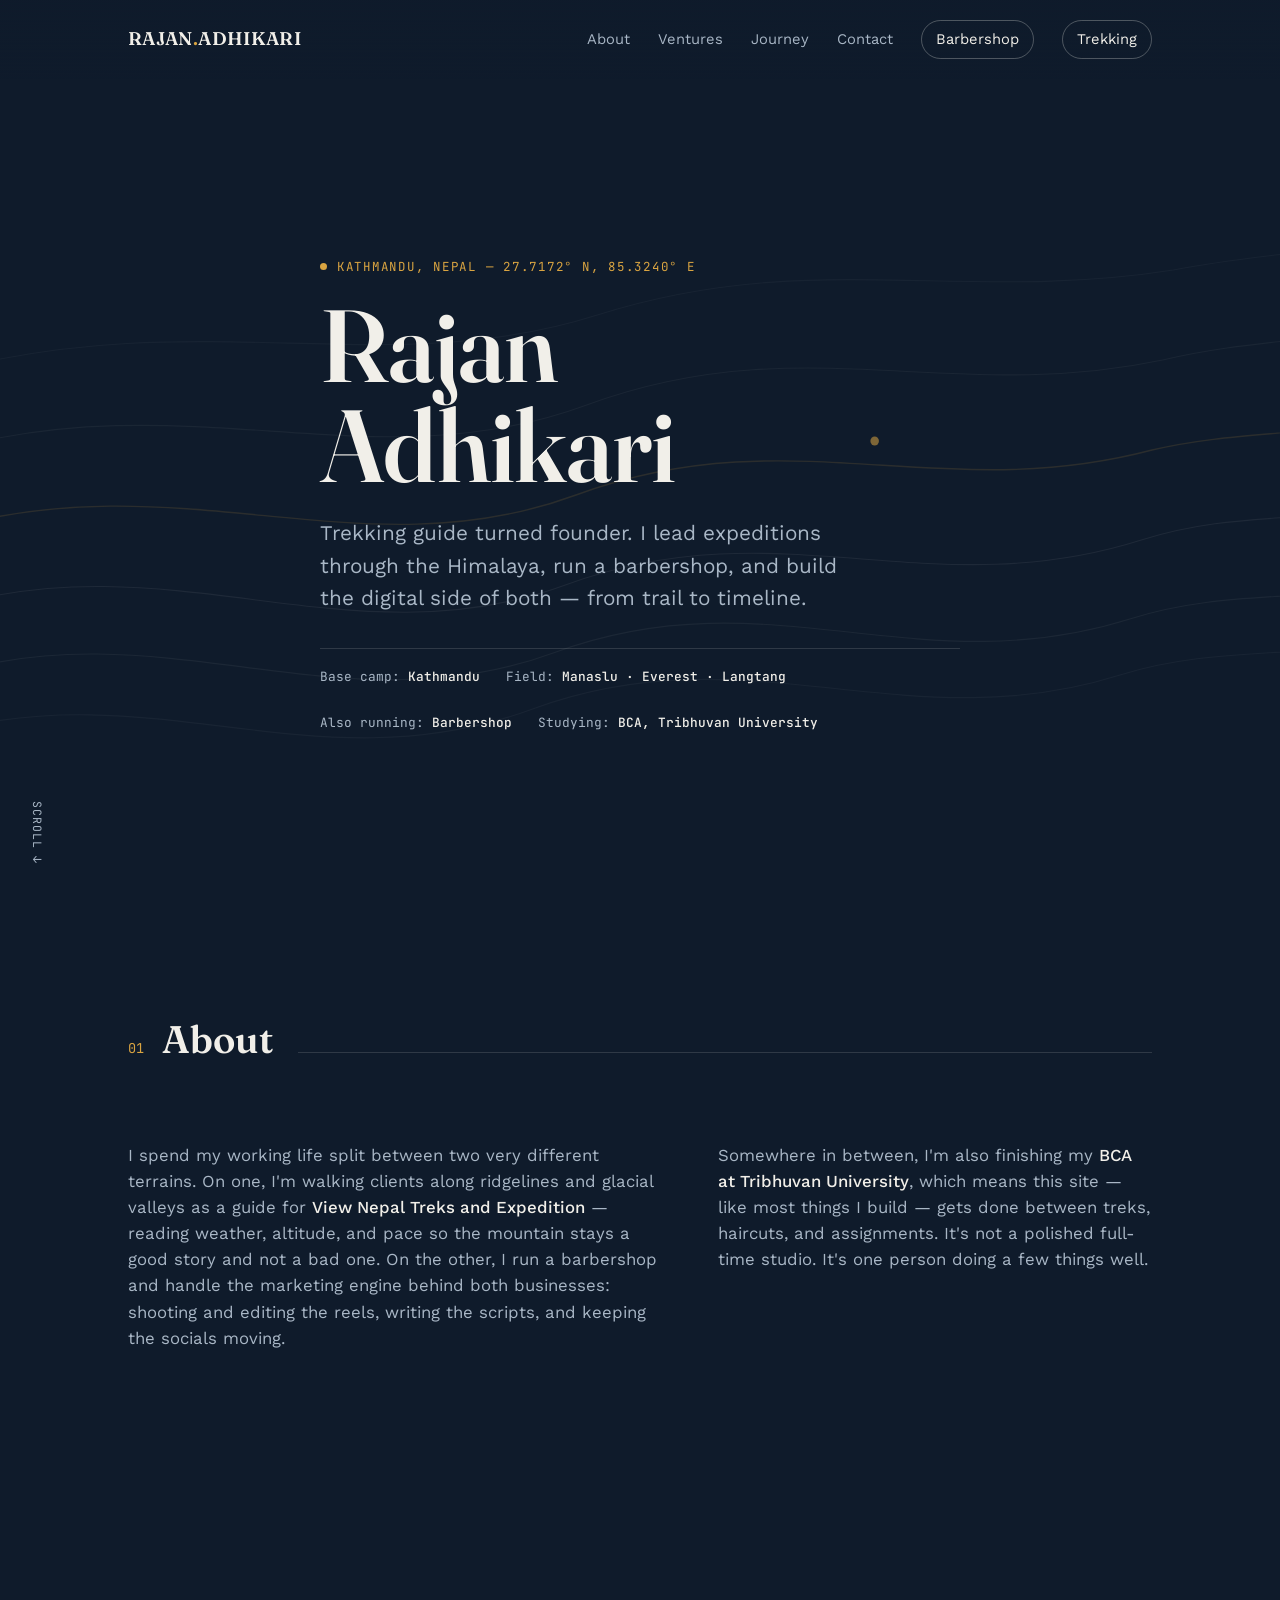
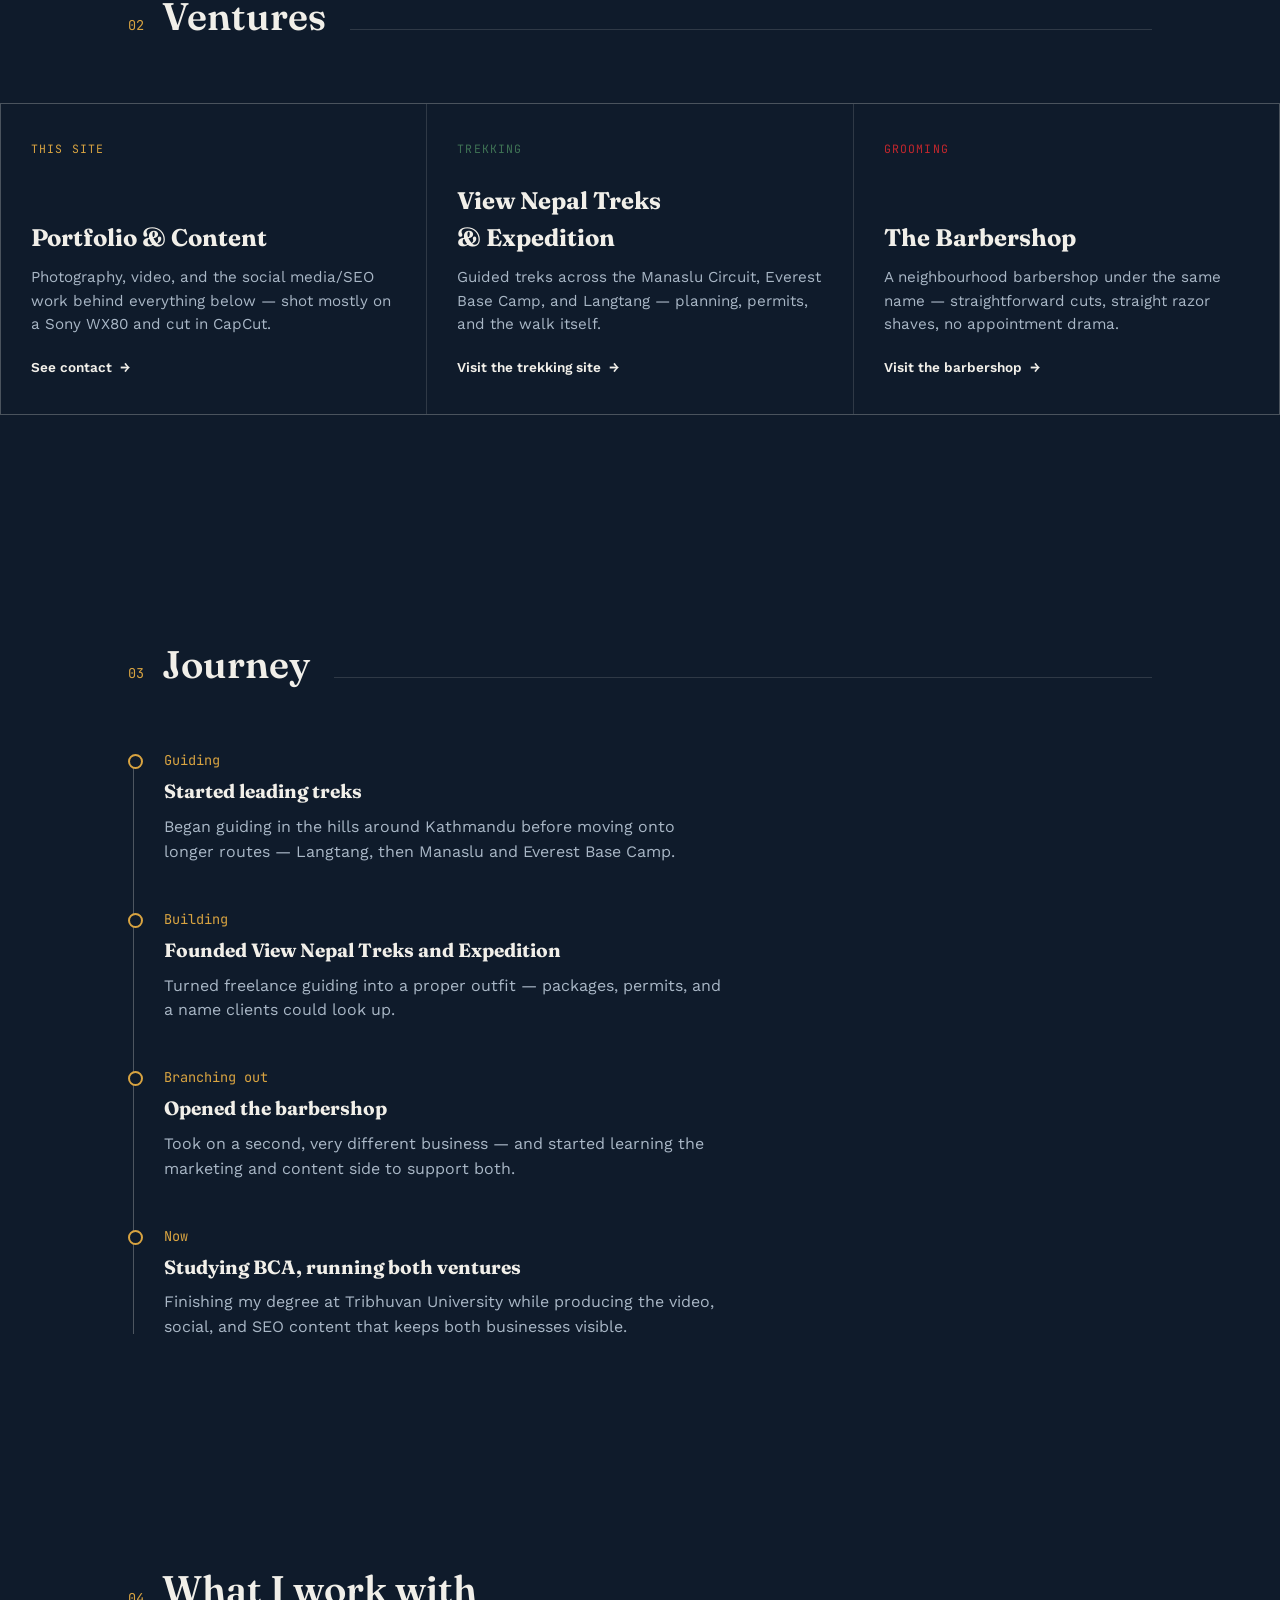
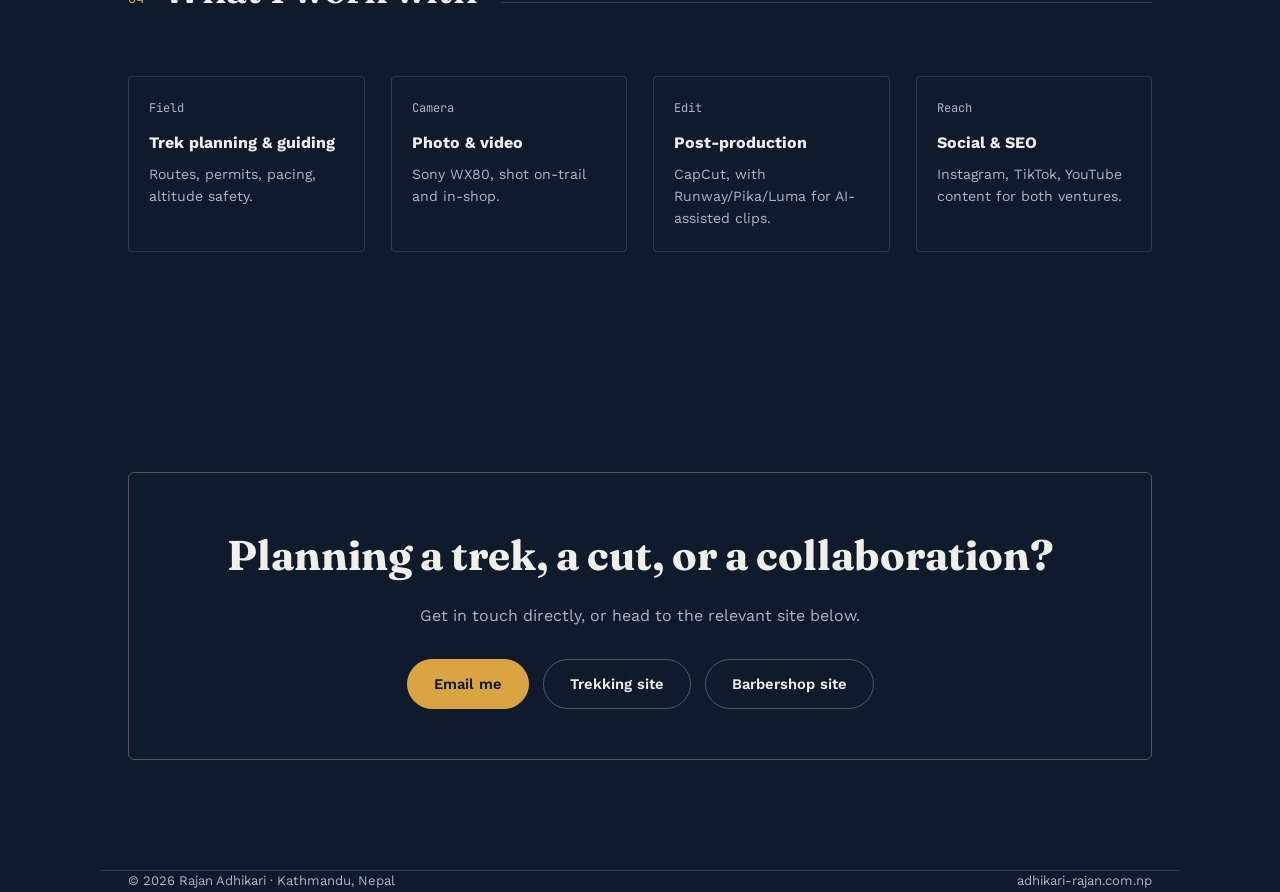
==== commit f48be441: "Add files via upload" ====
--- a/index.html
+++ b/index.html
@@ -3,342 +3,194 @@
 <head>
 <meta charset="UTF-8">
 <meta name="viewport" content="width=device-width, initial-scale=1.0">
-<title>Adhikari Razan — Master Barber in Kathmandu | Fades & Signature Cuts</title>
-<meta name="description" content="Adhikari Razan is a master barber in Kathmandu — precision fades, classic cuts, beard work, and the signature Thade Cut. Book your chair today.">
-<meta name="keywords" content="master barber Kathmandu, men's haircut Nepal, skin fade Kathmandu, barbershop Nepal, beard trim, Thade cut">
-<meta name="author" content="Adhikari Razan">
-<meta name="robots" content="index, follow">
-<meta name="theme-color" content="#080604">
-<link rel="canonical" href="https://www.adhikarirazan.com/">
-
-<meta name="geo.region" content="NP-BA">
-<meta name="geo.placename" content="Kathmandu">
-<meta name="geo.position" content="27.7172;85.3240">
-<meta name="ICBM" content="27.7172, 85.3240">
-
-<meta property="og:type" content="website">
-<meta property="og:site_name" content="Adhikari Razan — Master Barber">
-<meta property="og:title" content="Adhikari Razan — Master Barber in Kathmandu">
-<meta property="og:description" content="Precision fades, classic cuts, and the signature Thade Cut. Book your chair in Kathmandu.">
-<meta property="og:url" content="https://www.adhikarirazan.com/">
-<meta property="og:image" content="https://www.adhikarirazan.com/og-home.jpg">
-<meta property="og:locale" content="en_US">
-
-<meta name="twitter:card" content="summary_large_image">
-<meta name="twitter:title" content="Adhikari Razan — Master Barber in Kathmandu">
-<meta name="twitter:description" content="Precision fades, classic cuts, and the signature Thade Cut.">
-<meta name="twitter:image" content="https://www.adhikarirazan.com/og-home.jpg">
-
+<title>Rajan Adhikari — Trekking Guide &amp; Founder, Kathmandu</title>
+<meta name="description" content="Rajan Adhikari — trekking guide and entrepreneur based in Kathmandu, Nepal. Founder of View Nepal Treks and Expedition, with ventures in grooming and digital content.">
 <link rel="preconnect" href="https://fonts.googleapis.com">
-<link rel="preconnect" href="https://fonts.gstatic.com" crossorigin>
-<link href="https://fonts.googleapis.com/css2?family=Playfair+Display:ital,wght@0,400;0,600;0,700;1,400;1,600&family=Inter:wght@200;300;400;500&family=Bebas+Neue&display=swap" rel="stylesheet">
-<link rel="stylesheet" href="styles.css">
-
-<script type="application/ld+json">
-{
-  "@context": "https://schema.org",
-  "@type": "HairSalon",
-  "name": "Adhikari Razan — Master Barber",
-  "url": "https://www.adhikarirazan.com/",
-  "image": "https://www.adhikarirazan.com/og-home.jpg",
-  "telephone": "+977-9808016710",
-  "priceRange": "Rs. 100 – Rs. 1500",
-  "address": { "@type": "PostalAddress", "addressLocality": "Kathmandu", "addressRegion": "Bagmati", "addressCountry": "NP" },
-  "geo": { "@type": "GeoCoordinates", "latitude": 27.7172, "longitude": 85.3240 },
-  "sameAs": ["https://instagram.com/razanz_40"],
-  "openingHoursSpecification": [
-    { "@type": "OpeningHoursSpecification", "dayOfWeek": ["Monday","Tuesday","Wednesday","Thursday","Friday"], "opens": "10:00", "closes": "20:00" },
-    { "@type": "OpeningHoursSpecification", "dayOfWeek": "Saturday", "opens": "09:00", "closes": "21:00" },
-    { "@type": "OpeningHoursSpecification", "dayOfWeek": "Sunday", "opens": "11:00", "closes": "18:00" }
-  ]
-}
-</script>
-<style id="critical-nav-fix">
-/* Critical fix: the mobile menu + hamburger must never cover the desktop navbar.
-   Inlined so it wins even if an old/cached styles.css is loaded. */
-@media (min-width:901px){
-  .mobile-menu{display:none !important;}
-  .nav-burger{display:none !important;}
-}
-.mobile-menu:not(.open){opacity:0 !important;visibility:hidden !important;pointer-events:none !important;}
-</style>
+<link href="https://fonts.googleapis.com/css2?family=Fraunces:wght@500;600;700&family=Work+Sans:wght@400;500;600&family=JetBrains+Mono:wght@400;500&display=swap" rel="stylesheet">
+<link rel="stylesheet" href="/style.css">
 </head>
 <body>
 
-<div id="cursor"></div>
-<div id="cursor-ring"></div>
-
-<!-- LOADER -->
-<div id="loader">
-  <div class="loader-logo">
-    <span style="animation-delay:0s">A</span><span style="animation-delay:0.05s">D</span><span style="animation-delay:0.1s">H</span><span style="animation-delay:0.15s">I</span><span style="animation-delay:0.2s">K</span><span style="animation-delay:0.3s">A</span><span style="animation-delay:0.35s">R</span><span style="animation-delay:0.4s">I</span><span style="animation-delay:0.45s">&nbsp;</span><span style="animation-delay:0.5s">R</span><span style="animation-delay:0.55s">A</span><span style="animation-delay:0.6s">Z</span><span style="animation-delay:0.65s">A</span><span style="animation-delay:0.7s">N</span>
+<nav class="site-nav">
+  <div class="wrap">
+    <a href="/" class="brandmark">RAJAN<span class="dot">.</span>ADHIKARI</a>
+    <button class="nav-toggle">☰</button>
+    <div class="nav-links">
+      <a href="#about">About</a>
+      <a href="#ventures">Ventures</a>
+      <a href="#journey">Journey</a>
+      <a href="#contact">Contact</a>
+      <a href="/barbershop/" class="venture">Barbershop</a>
+      <a href="/travel/" class="venture">Trekking</a>
+    </div>
   </div>
-  <p class="loader-sub">Master Barber · Kathmandu</p>
-  <div class="loader-track"><div class="loader-fill"></div></div>
-  <p class="loader-pct" id="pct">0%</p>
-</div>
-
-<!-- NAV -->
-<nav id="nav">
-  <button class="nav-burger" id="navBurger" aria-label="Open menu" aria-expanded="false" aria-controls="mobileMenu"><span></span><span></span><span></span></button>
-  <ul class="nav-left">
-    <li><a href="index.html" class="active" aria-current="page">Home</a></li>
-    <li><a href="about.html">About</a></li>
-    <li><a href="services.html">Services</a></li>
-  </ul>
-  <div class="nav-center">
-    <a href="index.html" class="nav-logo">ADHIKARI RAZAN</a>
-    <span class="nav-logo-sub">Master Barber</span>
-  </div>
-  <ul class="nav-right">
-    <li><a href="gallery.html">Gallery</a></li>
-    <li><a href="contact.html">Contact</a></li>
-  </ul>
 </nav>
 
-<!-- MOBILE MENU -->
-<div class="mobile-menu" id="mobileMenu" aria-hidden="true">
-  <ul>
-    <li><a href="index.html" class="active">Home</a></li>
-    <li><a href="about.html">About</a></li>
-    <li><a href="services.html">Services</a></li>
-    <li><a href="gallery.html">Gallery</a></li>
-    <li><a href="contact.html">Contact</a></li>
-  </ul>
-  <div class="mobile-menu-contact">
-    <a href="tel:+9779808016710">+977 9808016710</a>
-    <a href="https://instagram.com/razanz_40" target="_blank" rel="noopener">@razanz_40</a>
-  </div>
-</div>
-
-<!-- HERO -->
-<section class="hero" id="hero">
-  <div class="hero-bg"></div>
-  <div class="hero-noise"></div>
-  <div class="hero-lines">
-    <div class="hero-line" style="left:20%"></div>
-    <div class="hero-line" style="left:40%"></div>
-    <div class="hero-line" style="left:60%"></div>
-    <div class="hero-line" style="left:80%"></div>
+<header class="hero">
+  <div class="contour-field">
+    <svg viewBox="0 0 1200 800" preserveAspectRatio="none" xmlns="http://www.w3.org/2000/svg">
+      <path d="M-50,650 C150,600 300,700 500,630 C700,560 850,660 1050,600 C1150,570 1250,590 1300,560" fill="none" stroke="#F1EFE9" stroke-opacity="0.08" stroke-width="1"/>
+      <path d="M-50,600 C150,540 320,650 520,580 C720,510 860,610 1060,550 C1160,520 1250,540 1300,510" fill="none" stroke="#F1EFE9" stroke-opacity="0.10" stroke-width="1"/>
+      <path d="M-50,540 C160,480 330,590 530,520 C730,450 870,540 1070,480 C1170,450 1250,470 1300,440" fill="none" stroke="#F1EFE9" stroke-opacity="0.12" stroke-width="1"/>
+      <path d="M-50,470 C170,410 340,510 540,440 C740,370 880,450 1080,400 C1170,380 1250,390 1300,365" fill="none" stroke="#D9A441" stroke-opacity="0.25" stroke-width="1.2"/>
+      <path d="M-50,400 C180,340 350,430 550,360 C750,290 890,360 1090,320 C1180,300 1250,305 1300,285" fill="none" stroke="#F1EFE9" stroke-opacity="0.09" stroke-width="1"/>
+      <path d="M-50,330 C190,270 360,340 560,280 C760,220 900,270 1100,240 C1180,225 1250,225 1300,210" fill="none" stroke="#F1EFE9" stroke-opacity="0.07" stroke-width="1"/>
+      <circle cx="820" cy="392" r="4" fill="#D9A441"/>
+    </svg>
   </div>
 
-  <!-- Floating tool images -->
-  <div class="hero-float float-1">
-    <img src="https://i.pinimg.com/webp/736x/a0/5d/be/a05dbe23dfb723289700831eed4ccdb3.webp" alt="" />
-  </div>
-  <div class="hero-float float-2">
-    <img src="https://images.unsplash.com/photo-1622296089863-a8f15b6df1a4?w=300&q=70" alt="" />
-  </div>
-  <div class="hero-float float-3">
-    <img src="https://images.unsplash.com/photo-1503951914875-452162b0f3f1?w=300&q=70" alt="" />
-  </div>
-  <div class="hero-float float-4">
-    <img src="https://images.unsplash.com/photo-1605497788044-5a32c7078486?w=300&q=70" alt="" />
-  </div>
-
-  <div class="hero-content">
-    <p class="hero-eyebrow" id="hero-ey">Precision · Style · Craft</p>
-    <h1 class="hero-h1">
-      <span class="line" id="hl1">BORN IN BLADE</span>
-      <span class="line" id="hl2"><em>Shaped by Craft</em></span>
-      <span class="line" id="hl3">WORN WITH PRIDE</span>
-    </h1>
-    <p class="hero-desc" id="hero-desc">Every cut is a statement. Every line is intentional. Experience barbering elevated to art.</p>
-    <div class="hero-actions" id="hero-act">
-      <a href="#cuts" class="btn-primary">Explore Cuts</a>
-      <a href="#contact" class="btn-outline">Book Session</a>
+  <div class="wrap hero-inner">
+    <div class="eyebrow"><span class="pulse"></span> Kathmandu, Nepal — 27.7172° N, 85.3240° E</div>
+    <h1>Rajan<br>Adhikari</h1>
+    <p class="lede">Trekking guide turned founder. I lead expeditions through the Himalaya, run a barbershop, and build the digital side of both — from trail to timeline.</p>
+    <div class="coord-strip">
+      <span>Base camp: <b>Kathmandu</b></span>
+      <span>Field: <b>Manaslu · Everest · Langtang</b></span>
+      <span>Also running: <b>Barbershop</b></span>
+      <span>Studying: <b>BCA, Tribhuvan University</b></span>
     </div>
   </div>
-  <div class="hero-scroll-hint">
-    <div class="scroll-ticker"></div>
-    <span>Scroll</span>
+  <div class="scroll-cue">Scroll ↓</div>
+</header>
+
+<section id="about">
+  <div class="wrap">
+    <div class="section-head">
+      <span class="section-num">01</span>
+      <h2>About</h2>
+      <div class="section-rule"></div>
+    </div>
+    <div class="about-grid reveal">
+      <p>
+        I spend my working life split between two very different terrains. On one, I'm walking clients
+        along ridgelines and glacial valleys as a guide for <strong>View Nepal Treks and Expedition</strong> —
+        reading weather, altitude, and pace so the mountain stays a good story and not a bad one.
+        On the other, I run a barbershop and handle the marketing engine behind both businesses:
+        shooting and editing the reels, writing the scripts, and keeping the socials moving.
+      </p>
+      <p>
+        Somewhere in between, I'm also finishing my <strong>BCA at Tribhuvan University</strong>,
+        which means this site — like most things I build — gets done between treks, haircuts, and
+        assignments. It's not a polished full-time studio. It's one person doing a few things well.
+      </p>
+    </div>
   </div>
 </section>
 
-<!-- MARQUEE -->
-<div class="marquee-wrap">
-  <div class="marquee-track" id="mq">
-    <span>Skin Fade</span><span class="dot">✦</span>
-    <span>Crew Cut</span><span class="dot">✦</span>
-    <span>Textured Quiff</span><span class="dot">✦</span>
-    <span>Pompadour</span><span class="dot">✦</span>
-    <span>Undercut</span><span class="dot">✦</span>
-    <span>Buzz Cut</span><span class="dot">✦</span>
-    <span>French Crop</span><span class="dot">✦</span>
-    <span>Thade Cut</span><span class="dot">✦</span>
-    <span>Skin Fade</span><span class="dot">✦</span>
-    <span>Crew Cut</span><span class="dot">✦</span>
-    <span>Textured Quiff</span><span class="dot">✦</span>
-    <span>Pompadour</span><span class="dot">✦</span>
-    <span>Undercut</span><span class="dot">✦</span>
-    <span>Buzz Cut</span><span class="dot">✦</span>
-    <span>French Crop</span><span class="dot">✦</span>
-    <span>Thade Cut</span><span class="dot">✦</span>
+<section id="ventures">
+  <div class="wrap">
+    <div class="section-head">
+      <span class="section-num">02</span>
+      <h2>Ventures</h2>
+      <div class="section-rule"></div>
+    </div>
   </div>
-</div>
+  <div class="ventures reveal">
+    <div class="venture-card gold">
+      <div class="venture-tag">This site</div>
+      <h3>Portfolio &amp; Content</h3>
+      <p>Photography, video, and the social media/SEO work behind everything below — shot mostly on a Sony WX80 and cut in CapCut.</p>
+      <a href="#contact" class="venture-link">See contact <span class="arrow">→</span></a>
+    </div>
+    <div class="venture-card green">
+      <div class="venture-tag">Trekking</div>
+      <h3>View Nepal Treks<br>&amp; Expedition</h3>
+      <p>Guided treks across the Manaslu Circuit, Everest Base Camp, and Langtang — planning, permits, and the walk itself.</p>
+      <a href="/travel/" class="venture-link">Visit the trekking site <span class="arrow">→</span></a>
+    </div>
+    <div class="venture-card red">
+      <div class="venture-tag">Grooming</div>
+      <h3>The Barbershop</h3>
+      <p>A neighbourhood barbershop under the same name — straightforward cuts, straight razor shaves, no appointment drama.</p>
+      <a href="/barbershop/" class="venture-link">Visit the barbershop <span class="arrow">→</span></a>
+    </div>
+  </div>
+</section>
 
-<!-- ABOUT / STORY -->
-<section id="about">
-  <div class="story-wrap">
-    <div class="story-img-wrap reveal-left">
-      <div class="story-img-main">
-        <img src="https://images.unsplash.com/photo-1503951914875-452162b0f3f1?w=800&q=80" alt="Barber at work" />
+<section id="journey">
+  <div class="wrap">
+    <div class="section-head">
+      <span class="section-num">03</span>
+      <h2>Journey</h2>
+      <div class="section-rule"></div>
+    </div>
+    <div class="timeline reveal">
+      <div class="tl-item">
+        <div class="tl-year">Guiding</div>
+        <h4>Started leading treks</h4>
+        <p>Began guiding in the hills around Kathmandu before moving onto longer routes — Langtang, then Manaslu and Everest Base Camp.</p>
       </div>
-      <div class="story-frame"></div>
-      <div class="story-badge">
-        <div class="story-badge-num">2+</div>
-        <div class="story-badge-label">Years of Mastery</div>
+      <div class="tl-item">
+        <div class="tl-year">Building</div>
+        <h4>Founded View Nepal Treks and Expedition</h4>
+        <p>Turned freelance guiding into a proper outfit — packages, permits, and a name clients could look up.</p>
       </div>
-    </div>
-    <div class="story-text reveal-right">
-      <p class="eyebrow">Discover</p>
-      <h2 class="section-title">Our <em>Story</em></h2>
-      <div class="gold-rule"></div>
-      <p id="story-p1">Born from a passion for precision and personal style, Thade Adhikari has spent over a decade mastering the blade. Every session is a ritual — a conversation between craft and identity.</p>
-      <p id="story-p2">From the classic fade to the boldest modern cuts, each service is delivered with patience, skill, and an obsession for detail that only comes from true dedication to the craft.</p>
-      <div class="story-stats">
-        <div>
-          <div class="stat-num">500+</div>
-          <div class="stat-label">Clients</div>
-        </div>
-        <div>
-          <div class="stat-num">8</div>
-          <div class="stat-label">Signature Cuts</div>
-        </div>
-        <div>
-          <div class="stat-num">100%</div>
-          <div class="stat-label">Satisfaction</div>
-        </div>
+      <div class="tl-item">
+        <div class="tl-year">Branching out</div>
+        <h4>Opened the barbershop</h4>
+        <p>Took on a second, very different business — and started learning the marketing and content side to support both.</p>
+      </div>
+      <div class="tl-item">
+        <div class="tl-year">Now</div>
+        <h4>Studying BCA, running both ventures</h4>
+        <p>Finishing my degree at Tribhuvan University while producing the video, social, and SEO content that keeps both businesses visible.</p>
       </div>
     </div>
   </div>
 </section>
 
-<!-- CUTS SECTION -->
-<section id="cuts" class="cuts-section" style="padding-left:0;padding-right:0;">
-  <div class="cuts-header reveal">
-    <p class="eyebrow" style="justify-content:center;">The Collection</p>
-    <h2 class="section-title">Signature <em>Cuts</em></h2>
-  </div>
-  <div class="cuts-grid" id="cuts-grid">
-    <!-- Cards injected by JS with AI images -->
-  </div>
-</section>
-
-<!-- CIRCULAR MENU -->
-<section class="circular-menu" id="circular">
-  <div class="circular-header reveal">
-    <p class="eyebrow" style="justify-content:center;">Discover</p>
-    <h2 class="section-title">Our <em>Menu</em></h2>
-  </div>
-  <div class="circular-stage" id="circ-stage">
-    <div class="circ-ring"></div>
-    <div class="circ-center" id="circ-center">
-      <div class="circ-loading">
-        <div class="cut-spinner"></div>
-        <div style="font-size:0.6rem;color:var(--muted);letter-spacing:0.15em;">Loading</div>
+<section id="focus">
+  <div class="wrap">
+    <div class="section-head">
+      <span class="section-num">04</span>
+      <h2>What I work with</h2>
+      <div class="section-rule"></div>
+    </div>
+    <div class="focus-grid reveal">
+      <div class="focus-item">
+        <span class="n">Field</span>
+        <h4>Trek planning &amp; guiding</h4>
+        <p>Routes, permits, pacing, altitude safety.</p>
       </div>
-    </div>
-  </div>
-  <div class="circ-info reveal">
-    <div class="circ-info-name" id="circ-name">Skin Fade</div>
-    <div style="width:40px;height:1px;background:var(--gold);opacity:0.5;margin:1rem auto;"></div>
-    <div class="circ-info-desc" id="circ-desc">A razor-clean taper from skin to length. Sharp edges, flawless gradient.</div>
-  </div>
-</section>
-
-<!-- SIGNATURE -->
-<section id="signature" class="sig-section">
-  <div class="sig-bg-text">THADE</div>
-  <div class="sig-inner">
-    <div class="sig-img-wrap reveal-left">
-      <div class="sig-img-circle" id="sig-img-wrap">
-        <div class="circ-loading" style="background:var(--dark2);border-radius:50%;">
-          <div class="cut-spinner"></div>
-          <div style="font-size:0.6rem;color:var(--muted);letter-spacing:0.15em;">Generating</div>
-        </div>
+      <div class="focus-item">
+        <span class="n">Camera</span>
+        <h4>Photo &amp; video</h4>
+        <p>Sony WX80, shot on-trail and in-shop.</p>
       </div>
-      <div class="sig-ring1"></div>
-      <div class="sig-ring2"></div>
-    </div>
-    <div class="sig-text reveal-right">
-      <p class="eyebrow">Signature</p>
-      <h2 class="section-title">The <em>Freestyle Cut</em></h2>
-      <div class="gold-rule"></div>
-      <p id="sig-p1">Our house signature — a sculpted mid-fade with a defined hard part and textured crop on top. Engineered for men who want structure without sacrifice, edge without effort.</p>
-      <p id="sig-p2">Finished with a hot towel, straight razor lineup, and premium styling. One cut. Total transformation.</p>
-      <div class="price-box">
-        <div class="price-label">Starting from</div>
-        <div class="price-val" id="price-val">Rs. 100</div>
+      <div class="focus-item">
+        <span class="n">Edit</span>
+        <h4>Post-production</h4>
+        <p>CapCut, with Runway/Pika/Luma for AI-assisted clips.</p>
+      </div>
+      <div class="focus-item">
+        <span class="n">Reach</span>
+        <h4>Social &amp; SEO</h4>
+        <p>Instagram, TikTok, YouTube content for both ventures.</p>
       </div>
     </div>
   </div>
 </section>
 
-<!-- TESTIMONIALS -->
-<section class="testi-section">
-  <div class="testi-bg"></div>
-  <div class="testi-inner">
-    <div class="testi-header reveal">
-      <p class="eyebrow" style="justify-content:center;">Guest Diary</p>
-      <h2 class="section-title">What They <em>Say</em></h2>
-    </div>
-    <div class="testi-cards">
-      <div class="testi-card reveal">
-        <span class="testi-quote-mark">"</span>
-        <p class="testi-text" id="testi1-text">Never thought a haircut could change how I carry myself. Thade took one look and knew exactly what I needed. Left the chair a completely different man.</p>
-        <p class="testi-author" id="testi1-author">— Arjun Thapa</p>
-      </div>
-      <div class="testi-card reveal">
-        <span class="testi-quote-mark">"</span>
-        <p class="testi-text" id="testi2-text">The cleanest fade I've ever had. Precise, professional, and the vibe is immaculate. This is my spot forever. No one else touches my hair.</p>
-        <p class="testi-author" id="testi2-author">— Siddharth Rana</p>
+<section id="contact">
+  <div class="wrap">
+    <div class="contact-box reveal">
+      <h2>Planning a trek, a cut, or a collaboration?</h2>
+      <p>Get in touch directly, or head to the relevant site below.</p>
+      <div class="contact-links">
+        <a href="mailto:hello@adhikari-rajan.com.np" class="btn primary">Email me</a>
+        <a href="/travel/" class="btn ghost">Trekking site</a>
+        <a href="/barbershop/" class="btn ghost">Barbershop site</a>
       </div>
     </div>
   </div>
 </section>
 
-<!-- FOOTER / CONTACT -->
-<footer id="contact">
-  <span class="footer-flame">✂</span>
-  <div class="footer-logo">THADE ADHIKARI</div>
-  <div class="footer-tagline">The Art of the Cut</div>
-  <div class="footer-divider"></div>
-  <div class="footer-contact">
-    <div class="footer-contact-item">
-      <div class="label">Phone</div>
-      <div class="value"><a id="contact-phone" href="tel:+9779808016710">+977 9808016710</a></div>
-    </div>
-    <div class="footer-contact-item">
-      <div class="label">Instagram</div>
-      <div class="value"><a id="contact-insta" class="js-insta" href="https://instagram.com/razanz_40" target="_blank">@razanz_40</a></div>
-    </div>
-    <div class="footer-contact-item">
-      <div class="label">Location</div>
-      <div class="value">Kathmandu, Nepal</div>
-    </div>
-  </div>
-  <a href="https://instagram.com/razanz_40" target="_blank" class="insta-link js-insta">
-    <svg width="16" height="16" viewBox="0 0 24 24" fill="none" stroke="currentColor" stroke-width="1.5"><rect x="2" y="2" width="20" height="20" rx="5"/><circle cx="12" cy="12" r="4"/><circle cx="17.5" cy="6.5" r="1" fill="currentColor"/></svg>
-    Follow on Instagram
-  </a>
-  <nav class="footer-nav" style="margin-top:3rem;">
-    <a href="#about">About</a>
-    <a href="#cuts">Cuts</a>
-    <a href="#signature">Signature</a>
-    <a href="#contact">Contact</a>
-  </nav>
-  <div class="footer-copy">© 2025 Thade Adhikari · Master Barber · Kathmandu, Nepal</div>
+<footer class="wrap">
+  <span>© <span id="year"></span> Rajan Adhikari · Kathmandu, Nepal</span>
+  <span>adhikari-rajan.com.np</span>
 </footer>
 
-<script>
-/* Loader failsafe — guarantees the intro screen always clears, even if the main script fails to load or is blocked */
-(function(){
-  function hideLoader(){var l=document.getElementById('loader'); if(l) l.classList.add('out');}
-  window.addEventListener('load', function(){ setTimeout(hideLoader, 800); });
-  setTimeout(hideLoader, 3500);
-})();
-</script>
-<script src="script.js"></script>
+<script>document.getElementById('year').textContent = new Date().getFullYear();</script>
+<script src="/script.js"></script>
 </body>
 </html>
--- a/style.css
+++ b/style.css
@@ -0,0 +1,440 @@
+/* ===================================================================
+   adhikari-rajan.com.np — shared styles
+   Theme: night sky over the Himalaya + prayer-flag accents + contour lines
+   =================================================================== */
+
+:root{
+  --bg:        #0F1B2B;   /* deep dusk-blue, high-altitude night sky */
+  --bg-alt:    #16273A;   /* slightly lighter panel */
+  --ink:       #F1EFE9;   /* warm snow white */
+  --ink-dim:   #A9B7C6;   /* muted blue-grey for secondary text */
+  --red:       #C1272D;   /* prayer-flag red */
+  --gold:      #D9A441;   /* prayer-flag gold */
+  --green:     #3F7355;   /* prayer-flag green, muted */
+  --line:      rgba(241,239,233,0.14);
+  --line-strong: rgba(241,239,233,0.28);
+
+  --display: "Fraunces", "Georgia", serif;
+  --body:    "Work Sans", "Helvetica Neue", Arial, sans-serif;
+  --mono:    "JetBrains Mono", "Courier New", monospace;
+}
+
+*{ box-sizing:border-box; }
+html{ scroll-behavior:smooth; }
+
+body{
+  margin:0;
+  background:var(--bg);
+  color:var(--ink);
+  font-family:var(--body);
+  line-height:1.55;
+  -webkit-font-smoothing:antialiased;
+}
+
+a{ color:inherit; text-decoration:none; }
+
+img{ max-width:100%; display:block; }
+
+.wrap{
+  max-width:1080px;
+  margin:0 auto;
+  padding:0 28px;
+}
+
+/* ---------- Nav ---------- */
+.site-nav{
+  position:fixed;
+  top:0; left:0; right:0;
+  z-index:100;
+  padding:20px 0;
+  background:linear-gradient(to bottom, rgba(15,27,43,0.92), rgba(15,27,43,0));
+  transition:background .3s ease, padding .3s ease;
+}
+.site-nav.scrolled{
+  background:rgba(15,27,43,0.92);
+  backdrop-filter:blur(6px);
+  padding:14px 0;
+  border-bottom:1px solid var(--line);
+}
+.site-nav .wrap{
+  display:flex;
+  align-items:center;
+  justify-content:space-between;
+}
+.brandmark{
+  font-family:var(--display);
+  font-weight:600;
+  font-size:1.15rem;
+  letter-spacing:.02em;
+}
+.brandmark .dot{ color:var(--gold); }
+
+.nav-links{
+  display:flex;
+  gap:28px;
+  align-items:center;
+  font-size:.92rem;
+}
+.nav-links a{
+  color:var(--ink-dim);
+  transition:color .2s ease;
+}
+.nav-links a:hover, .nav-links a.active{ color:var(--ink); }
+.nav-links a.venture{
+  border:1px solid var(--line-strong);
+  padding:7px 14px;
+  border-radius:100px;
+  color:var(--ink);
+}
+.nav-links a.venture:hover{ border-color:var(--gold); color:var(--gold); }
+
+.nav-toggle{ display:none; }
+
+@media (max-width:720px){
+  .nav-links{
+    position:fixed;
+    top:0; right:0;
+    height:100vh;
+    width:min(78vw, 320px);
+    background:var(--bg-alt);
+    flex-direction:column;
+    justify-content:center;
+    align-items:flex-start;
+    padding:0 40px;
+    gap:24px;
+    transform:translateX(100%);
+    transition:transform .35s ease;
+    border-left:1px solid var(--line);
+  }
+  .nav-links.open{ transform:translateX(0); }
+  .nav-toggle{
+    display:block;
+    background:none; border:none; color:var(--ink);
+    font-size:1.6rem; cursor:pointer; line-height:1;
+  }
+}
+
+/* ---------- Hero ---------- */
+.hero{
+  position:relative;
+  min-height:100vh;
+  display:flex;
+  flex-direction:column;
+  justify-content:center;
+  overflow:hidden;
+  padding-top:90px;
+}
+.contour-field{
+  position:absolute;
+  inset:0;
+  z-index:0;
+  opacity:.55;
+  pointer-events:none;
+}
+.contour-field svg{ width:100%; height:100%; }
+
+.hero-inner{ position:relative; z-index:1; }
+
+.eyebrow{
+  font-family:var(--mono);
+  font-size:.78rem;
+  letter-spacing:.14em;
+  text-transform:uppercase;
+  color:var(--gold);
+  margin-bottom:18px;
+  display:flex;
+  align-items:center;
+  gap:10px;
+}
+.eyebrow .pulse{
+  width:7px; height:7px; border-radius:50%;
+  background:var(--gold);
+  box-shadow:0 0 0 0 rgba(217,164,65,.6);
+  animation:pulse 2.4s infinite;
+}
+@keyframes pulse{
+  0%{ box-shadow:0 0 0 0 rgba(217,164,65,.55); }
+  70%{ box-shadow:0 0 0 12px rgba(217,164,65,0); }
+  100%{ box-shadow:0 0 0 0 rgba(217,164,65,0); }
+}
+
+.hero h1{
+  font-family:var(--display);
+  font-weight:600;
+  font-size:clamp(2.8rem, 9vw, 6.4rem);
+  line-height:.98;
+  margin:0 0 22px;
+  letter-spacing:-.01em;
+}
+.hero p.lede{
+  font-size:clamp(1.05rem, 2vw, 1.3rem);
+  color:var(--ink-dim);
+  max-width:540px;
+  margin:0 0 34px;
+}
+
+.coord-strip{
+  font-family:var(--mono);
+  font-size:.8rem;
+  color:var(--ink-dim);
+  display:flex;
+  gap:26px;
+  flex-wrap:wrap;
+  border-top:1px solid var(--line);
+  padding-top:18px;
+  max-width:640px;
+}
+.coord-strip span b{ color:var(--ink); font-weight:500; }
+
+.scroll-cue{
+  position:absolute;
+  bottom:36px; left:28px;
+  font-family:var(--mono);
+  font-size:.72rem;
+  color:var(--ink-dim);
+  letter-spacing:.08em;
+  text-transform:uppercase;
+  writing-mode:vertical-rl;
+}
+
+/* ---------- Section scaffolding ---------- */
+section{ padding:110px 0; position:relative; }
+.section-head{
+  display:flex;
+  align-items:baseline;
+  gap:18px;
+  margin-bottom:56px;
+}
+.section-num{
+  font-family:var(--mono);
+  color:var(--gold);
+  font-size:.85rem;
+}
+.section-head h2{
+  font-family:var(--display);
+  font-weight:600;
+  font-size:clamp(1.7rem, 3.4vw, 2.4rem);
+  margin:0;
+}
+.section-rule{
+  flex:1;
+  height:1px;
+  background:var(--line);
+  margin-left:6px;
+}
+
+/* ---------- About ---------- */
+.about-grid{
+  display:grid;
+  grid-template-columns:1.1fr .9fr;
+  gap:60px;
+}
+@media (max-width:800px){ .about-grid{ grid-template-columns:1fr; } }
+.about-grid p{ color:var(--ink-dim); font-size:1.05rem; }
+.about-grid p strong{ color:var(--ink); font-weight:500; }
+
+.stat-block{
+  border-left:1px solid var(--line-strong);
+  padding-left:22px;
+}
+.stat-row{
+  display:flex;
+  justify-content:space-between;
+  padding:14px 0;
+  border-bottom:1px solid var(--line);
+  font-family:var(--mono);
+  font-size:.85rem;
+}
+.stat-row:last-child{ border-bottom:none; }
+.stat-row span:first-child{ color:var(--ink-dim); }
+
+/* ---------- Ventures ---------- */
+.ventures{
+  display:grid;
+  grid-template-columns:repeat(3, 1fr);
+  gap:1px;
+  background:var(--line);
+  border:1px solid var(--line);
+}
+@media (max-width:820px){ .ventures{ grid-template-columns:1fr; } }
+.venture-card{
+  background:var(--bg);
+  padding:36px 30px;
+  transition:background .25s ease;
+  display:flex;
+  flex-direction:column;
+  min-height:280px;
+}
+.venture-card:hover{ background:var(--bg-alt); }
+.venture-tag{
+  font-family:var(--mono);
+  font-size:.72rem;
+  letter-spacing:.1em;
+  text-transform:uppercase;
+  color:var(--ink-dim);
+  margin-bottom:auto;
+  padding-bottom:24px;
+}
+.venture-card h3{
+  font-family:var(--display);
+  font-size:1.5rem;
+  margin:0 0 10px;
+}
+.venture-card p{
+  color:var(--ink-dim);
+  font-size:.95rem;
+  margin:0 0 20px;
+}
+.venture-link{
+  font-size:.85rem;
+  font-weight:600;
+  display:inline-flex;
+  align-items:center;
+  gap:8px;
+  color:var(--ink);
+}
+.venture-link .arrow{ transition:transform .2s ease; }
+.venture-card:hover .venture-link .arrow{ transform:translateX(4px); }
+.venture-card.red .venture-tag{ color:var(--red); }
+.venture-card.green .venture-tag{ color:var(--green); }
+.venture-card.gold .venture-tag{ color:var(--gold); }
+
+/* ---------- Journey timeline ---------- */
+.timeline{ position:relative; padding-left:36px; }
+.timeline::before{
+  content:"";
+  position:absolute;
+  left:5px; top:6px; bottom:6px;
+  width:1px;
+  background:var(--line-strong);
+}
+.tl-item{ position:relative; padding-bottom:44px; }
+.tl-item:last-child{ padding-bottom:0; }
+.tl-item::before{
+  content:"";
+  position:absolute;
+  left:-36px; top:4px;
+  width:11px; height:11px;
+  border-radius:50%;
+  background:var(--bg);
+  border:2px solid var(--gold);
+}
+.tl-year{
+  font-family:var(--mono);
+  color:var(--gold);
+  font-size:.85rem;
+  margin-bottom:6px;
+}
+.tl-item h4{
+  font-family:var(--display);
+  font-size:1.2rem;
+  margin:0 0 8px;
+}
+.tl-item p{ color:var(--ink-dim); margin:0; max-width:560px; }
+
+/* ---------- Focus / skills ---------- */
+.focus-grid{
+  display:grid;
+  grid-template-columns:repeat(4, 1fr);
+  gap:26px;
+}
+@media (max-width:820px){ .focus-grid{ grid-template-columns:repeat(2,1fr); } }
+@media (max-width:480px){ .focus-grid{ grid-template-columns:1fr; } }
+.focus-item{
+  border:1px solid var(--line);
+  padding:22px 20px;
+  border-radius:4px;
+}
+.focus-item .n{
+  font-family:var(--mono);
+  color:var(--ink-dim);
+  font-size:.75rem;
+  margin-bottom:14px;
+  display:block;
+}
+.focus-item h4{ margin:0 0 8px; font-size:1rem; }
+.focus-item p{ margin:0; color:var(--ink-dim); font-size:.88rem; }
+
+/* ---------- Contact ---------- */
+.contact-box{
+  border:1px solid var(--line-strong);
+  padding:50px 40px;
+  text-align:center;
+  border-radius:6px;
+  position:relative;
+  overflow:hidden;
+}
+.contact-box h2{
+  font-family:var(--display);
+  font-size:clamp(1.8rem, 4vw, 2.6rem);
+  margin:0 0 16px;
+}
+.contact-box p{ color:var(--ink-dim); margin:0 0 30px; }
+.contact-links{
+  display:flex;
+  justify-content:center;
+  gap:14px;
+  flex-wrap:wrap;
+}
+.btn{
+  display:inline-block;
+  padding:13px 26px;
+  border-radius:100px;
+  font-size:.92rem;
+  font-weight:600;
+  border:1px solid var(--line-strong);
+  transition:all .2s ease;
+}
+.btn.primary{ background:var(--gold); color:var(--bg); border-color:var(--gold); }
+.btn.primary:hover{ background:#e8b552; }
+.btn.ghost:hover{ border-color:var(--ink); }
+
+/* ---------- Footer ---------- */
+footer{
+  border-top:1px solid var(--line);
+  padding:40px 0;
+  font-size:.82rem;
+  color:var(--ink-dim);
+  display:flex;
+  justify-content:space-between;
+  flex-wrap:wrap;
+  gap:12px;
+}
+
+/* ---------- Sub-page hero (barbershop / travel) ---------- */
+.subhero{
+  min-height:60vh;
+  display:flex;
+  flex-direction:column;
+  justify-content:center;
+  padding-top:110px;
+  position:relative;
+  overflow:hidden;
+}
+.subhero .eyebrow{ margin-bottom:16px; }
+.subhero h1{
+  font-family:var(--display);
+  font-weight:600;
+  font-size:clamp(2.4rem, 7vw, 4.6rem);
+  margin:0 0 20px;
+  line-height:1.02;
+}
+.subhero p.lede{ color:var(--ink-dim); max-width:560px; font-size:1.1rem; }
+
+.placeholder-note{
+  font-family:var(--mono);
+  font-size:.82rem;
+  color:var(--gold);
+  background:rgba(217,164,65,.08);
+  border:1px dashed rgba(217,164,65,.4);
+  padding:16px 18px;
+  border-radius:4px;
+  margin-bottom:40px;
+}
+
+.reveal{
+  opacity:0;
+  transform:translateY(18px);
+  transition:opacity .7s ease, transform .7s ease;
+}
+.reveal.in{ opacity:1; transform:translateY(0); }
